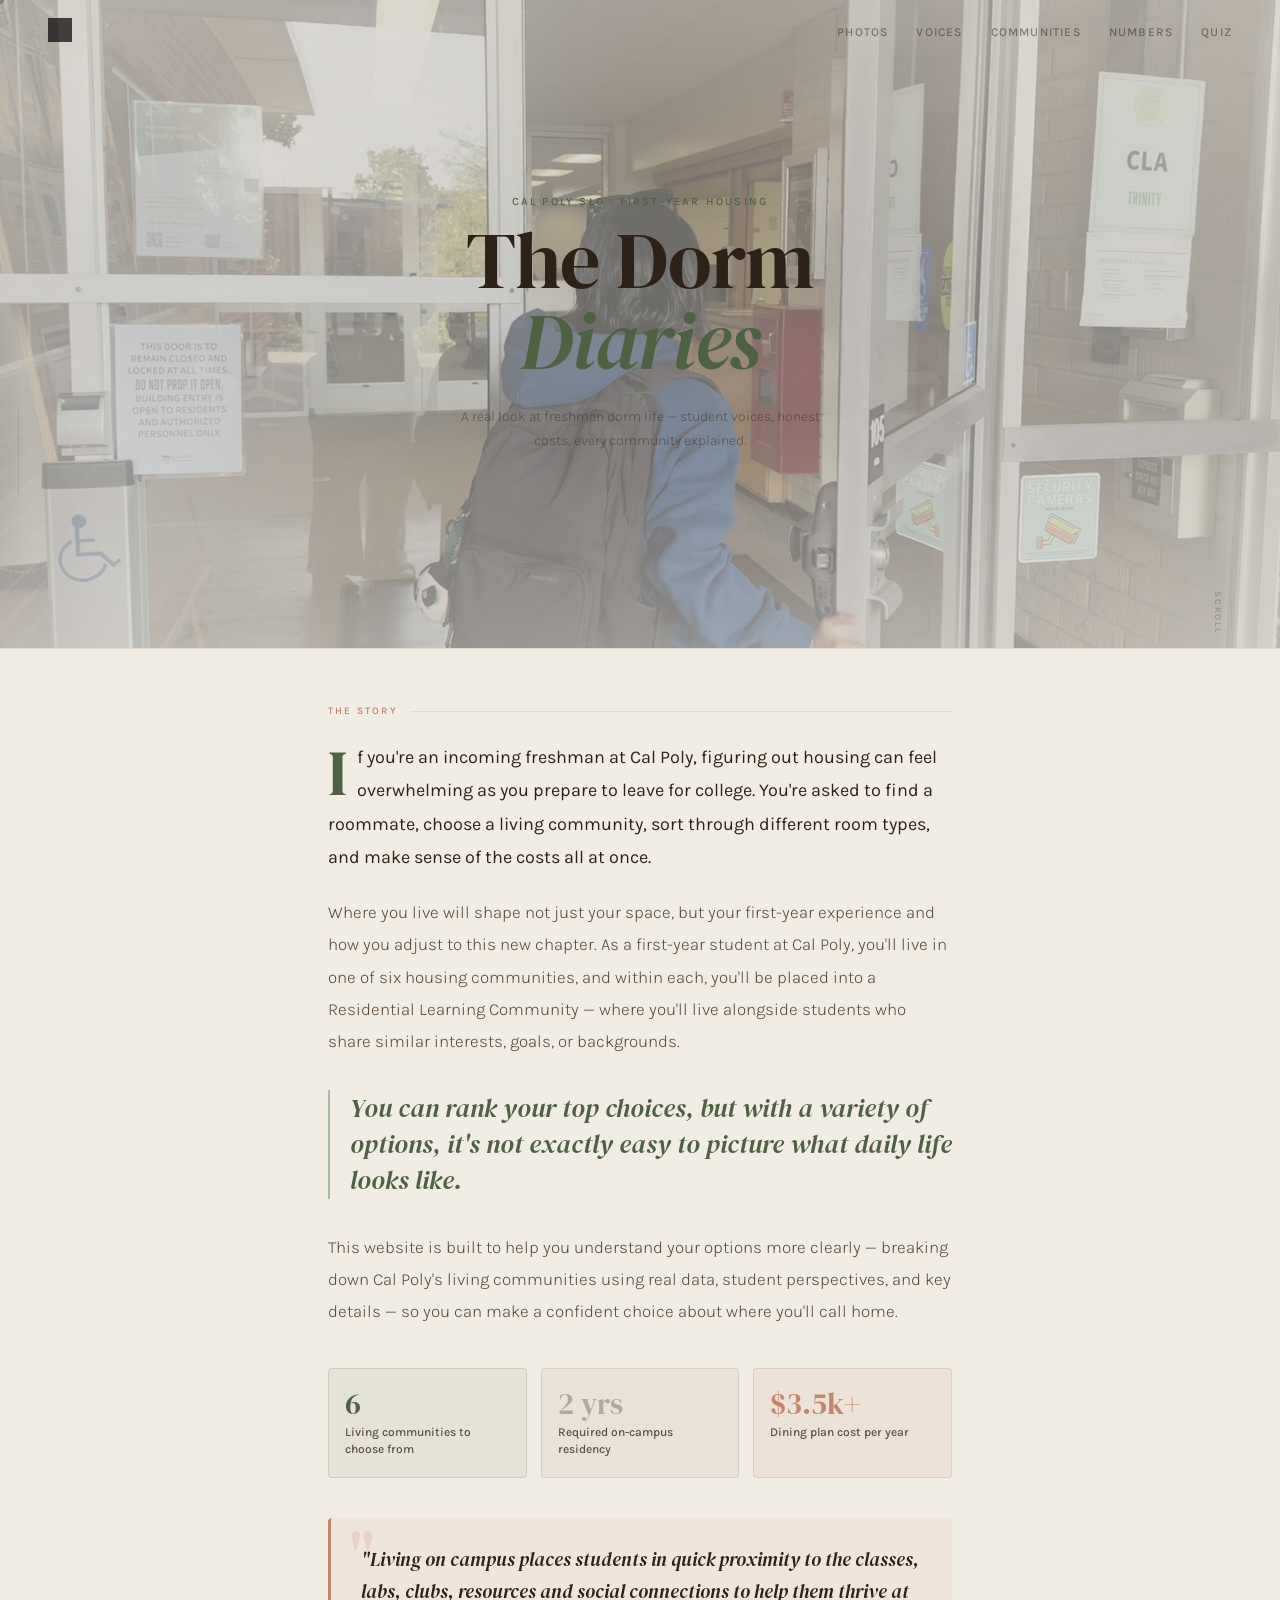
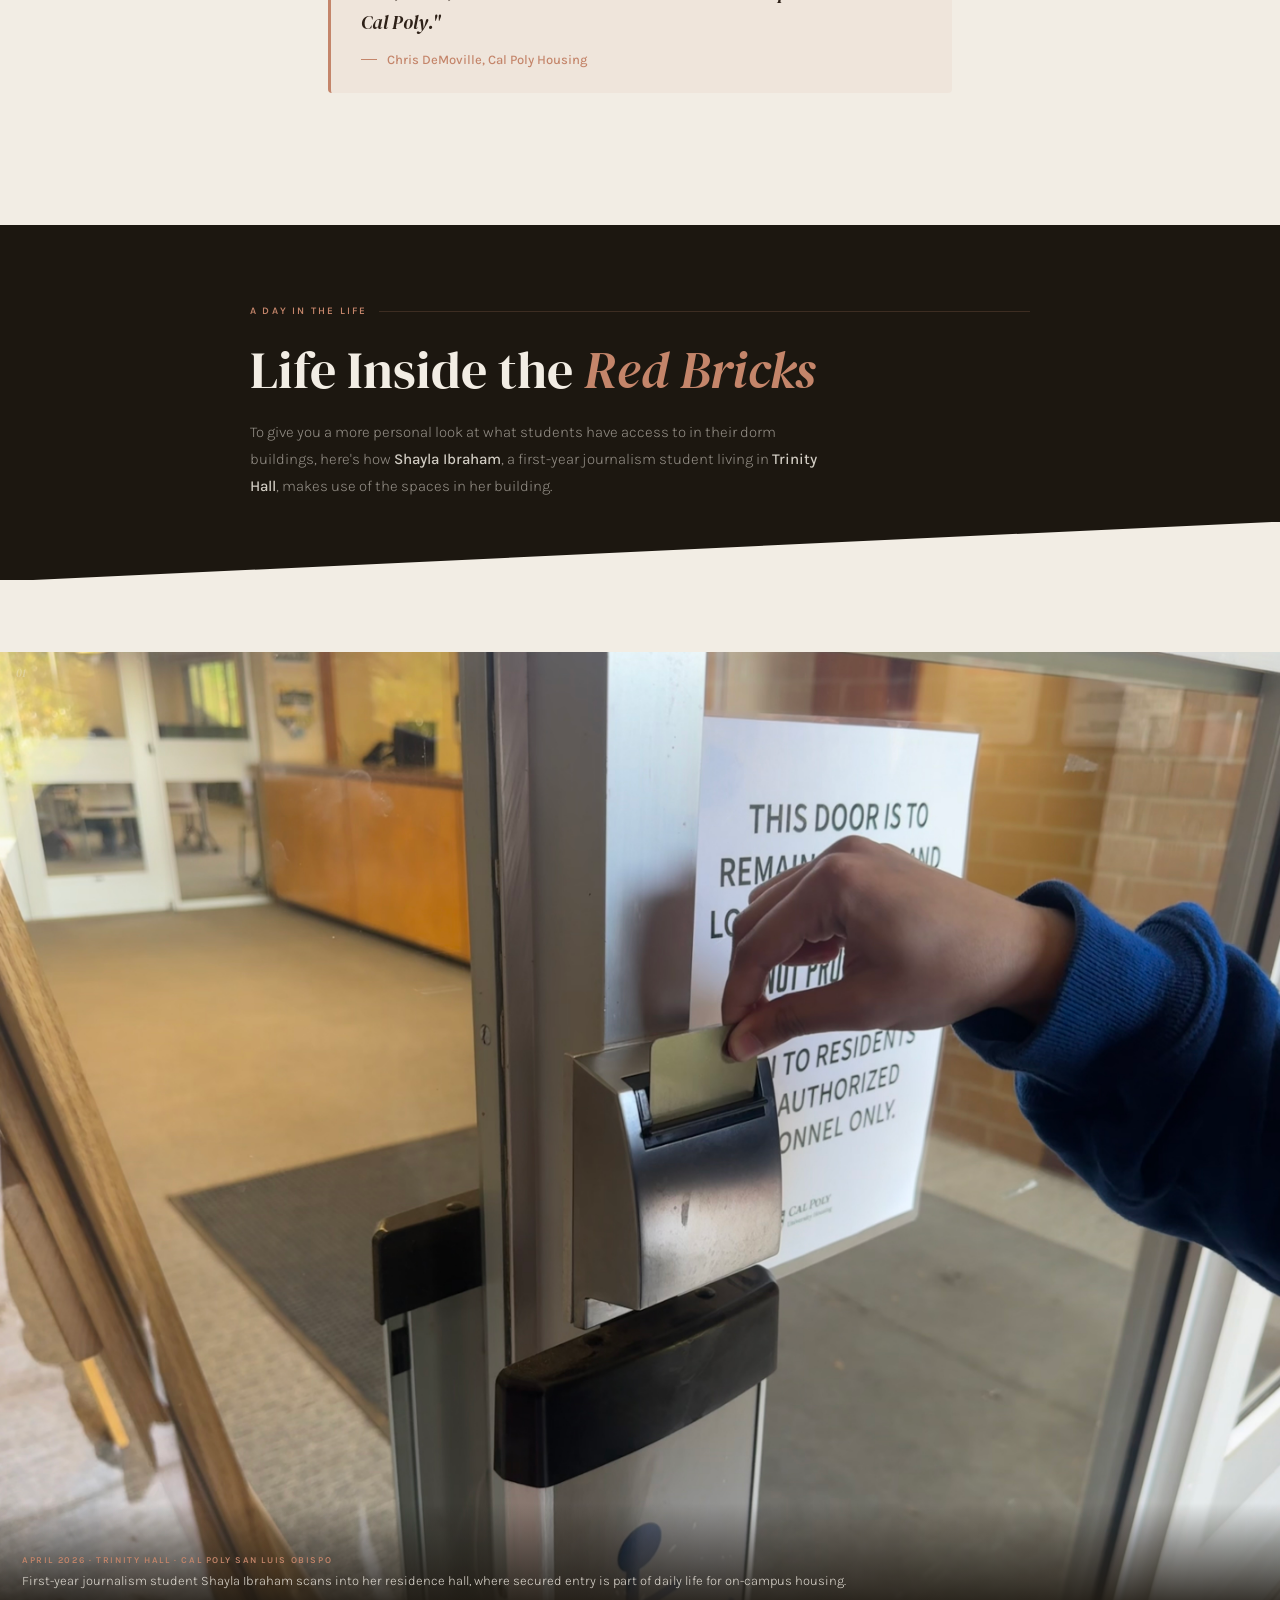
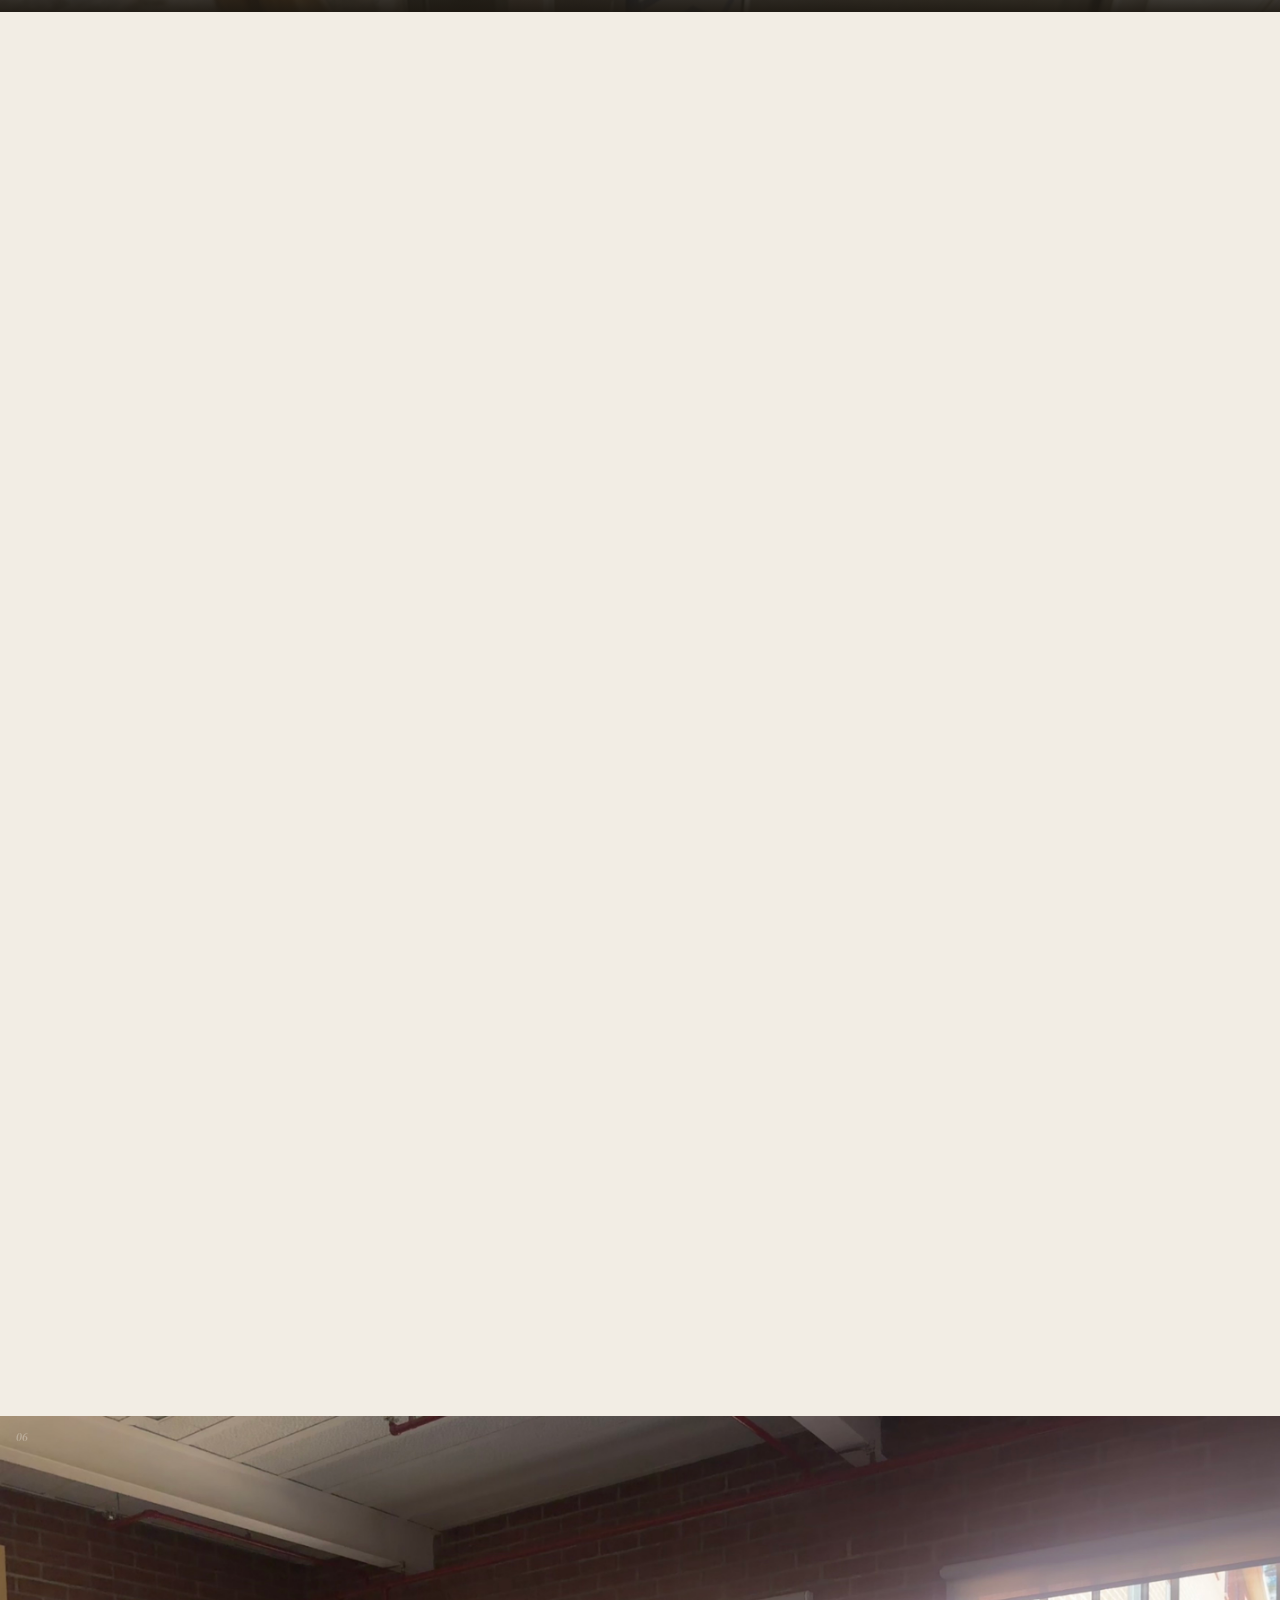
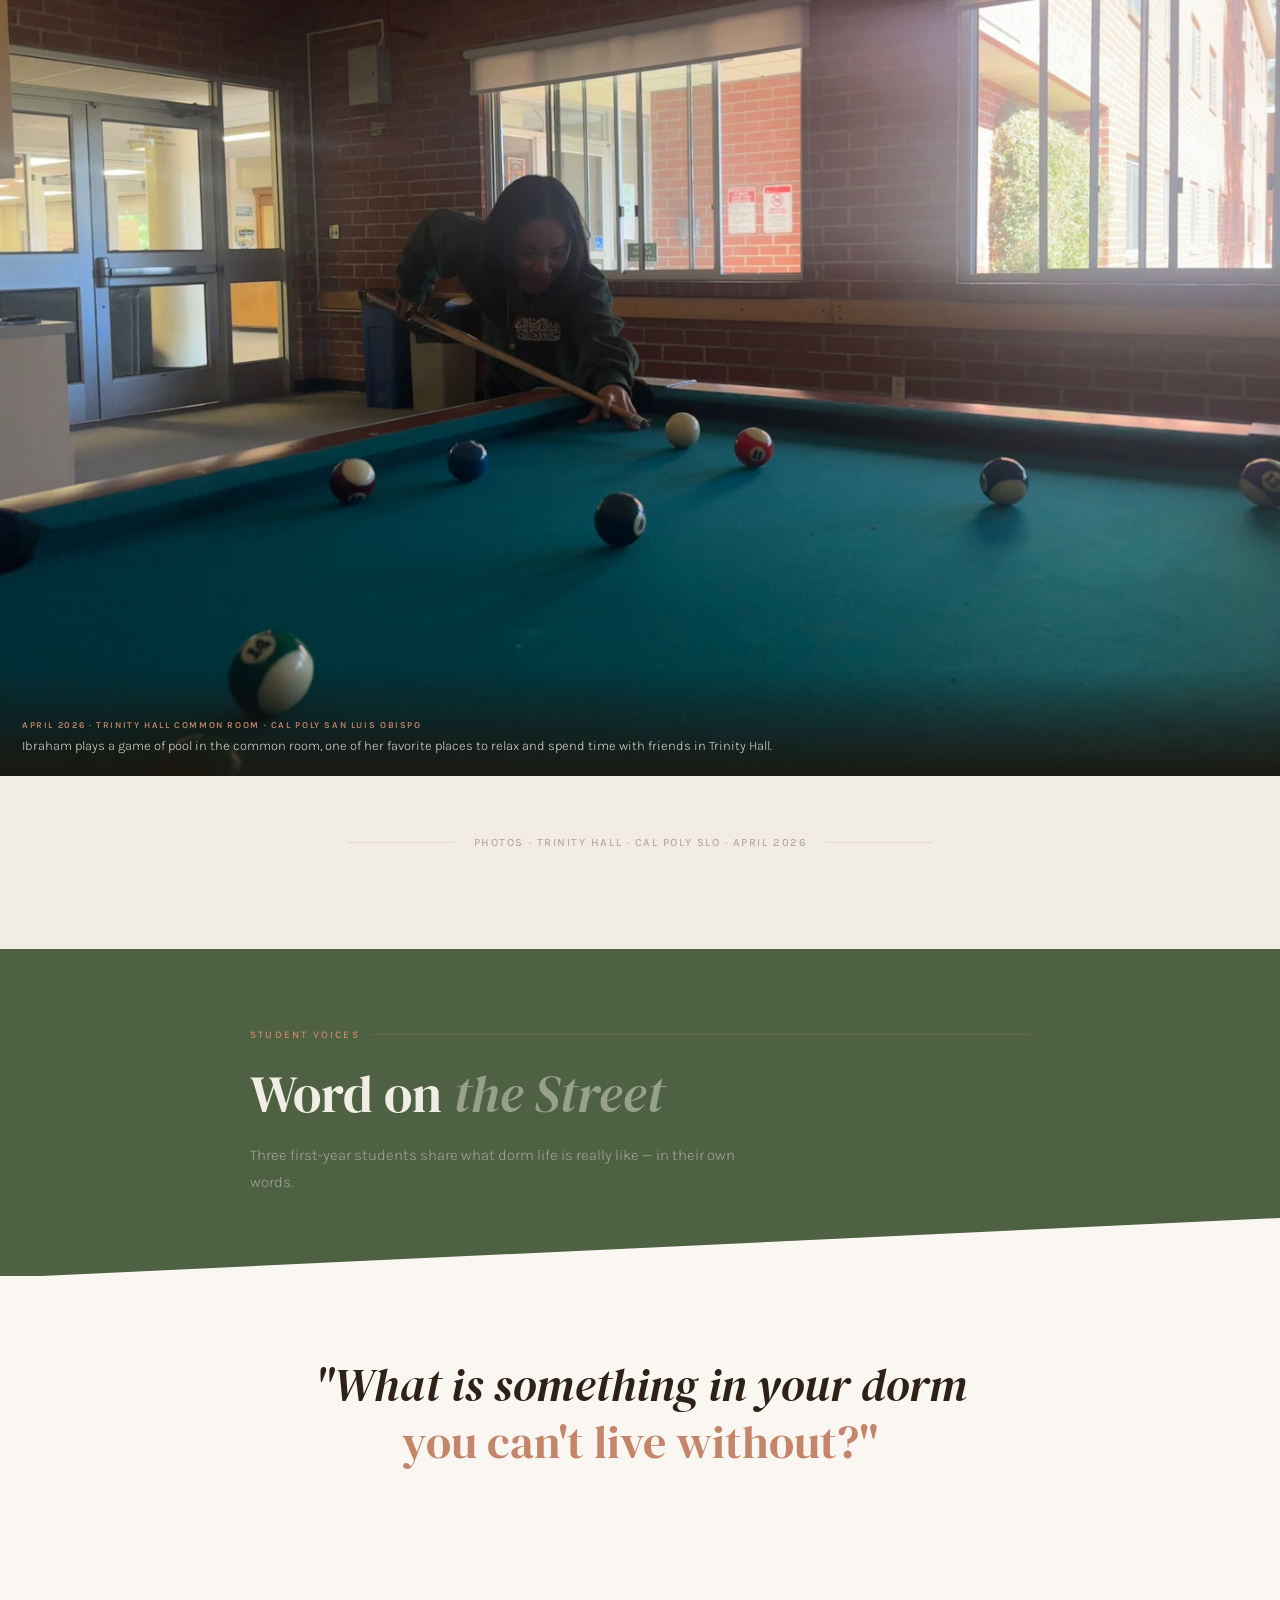
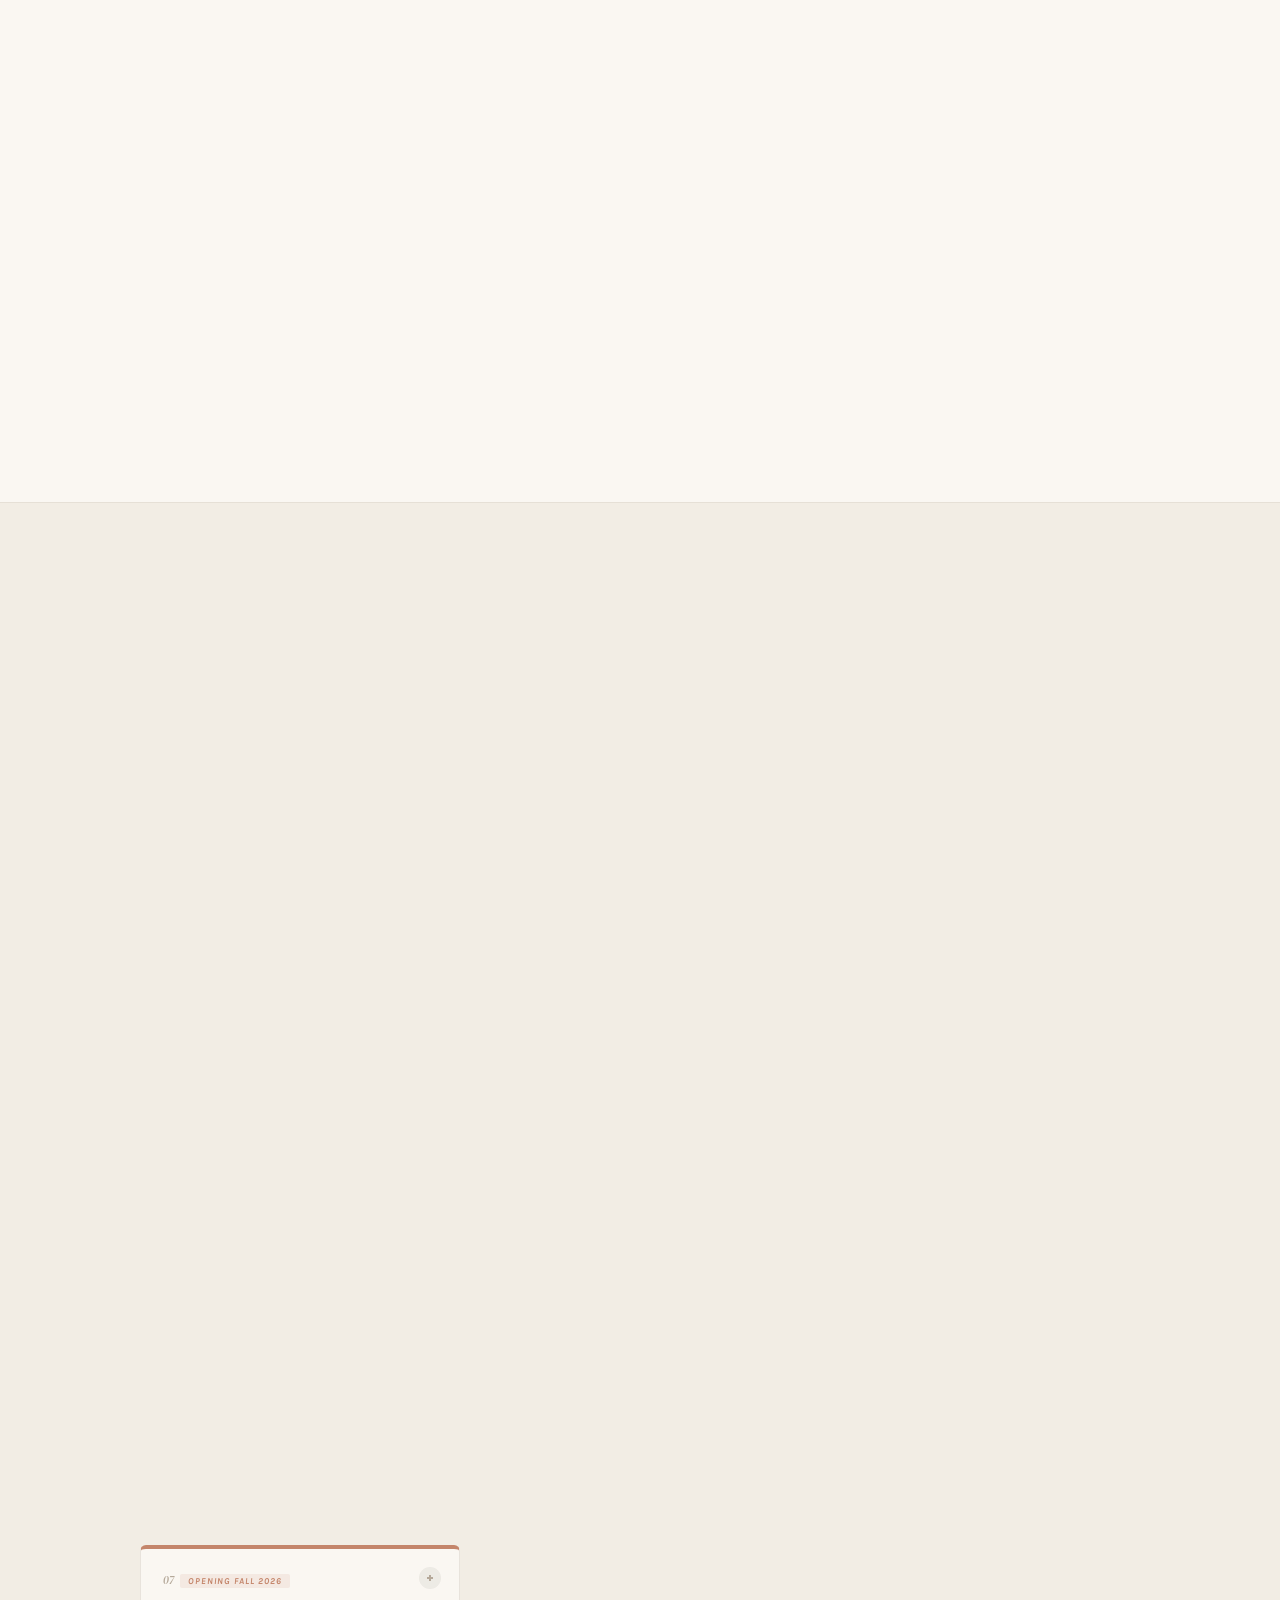
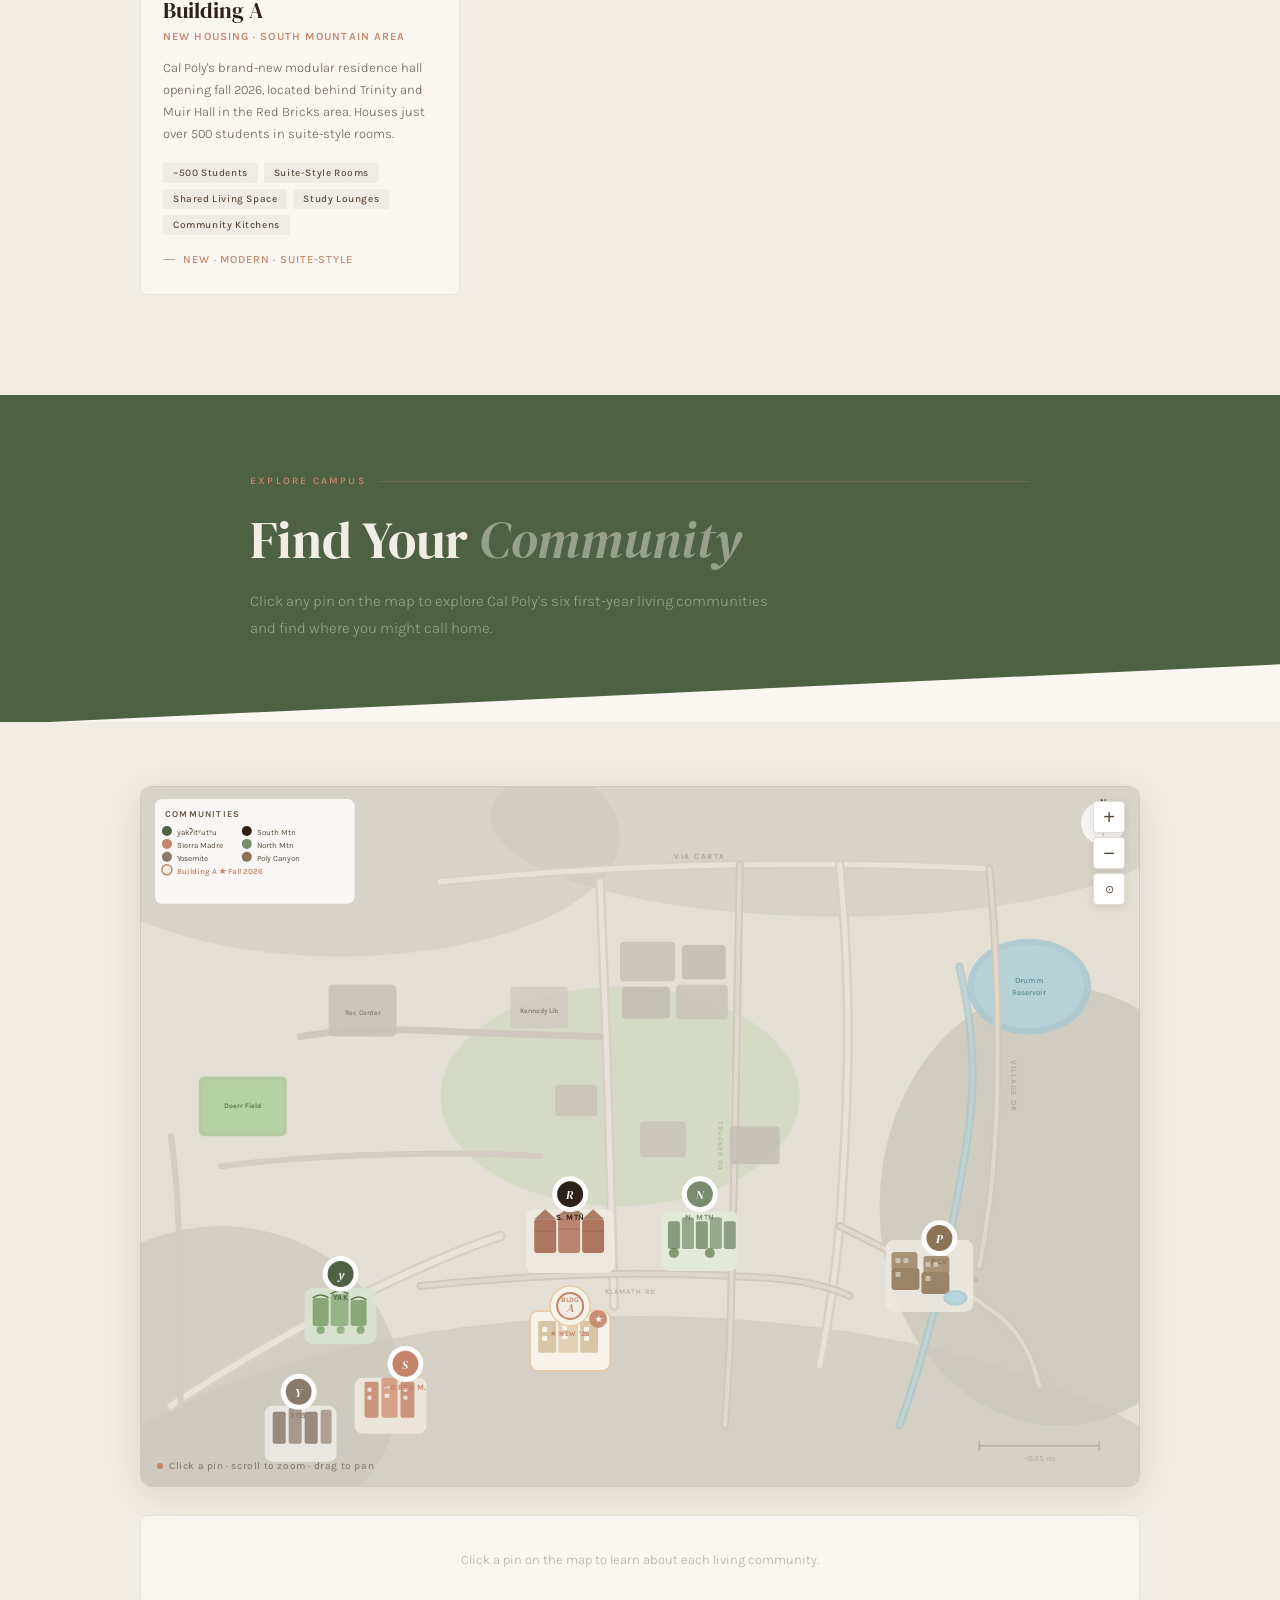
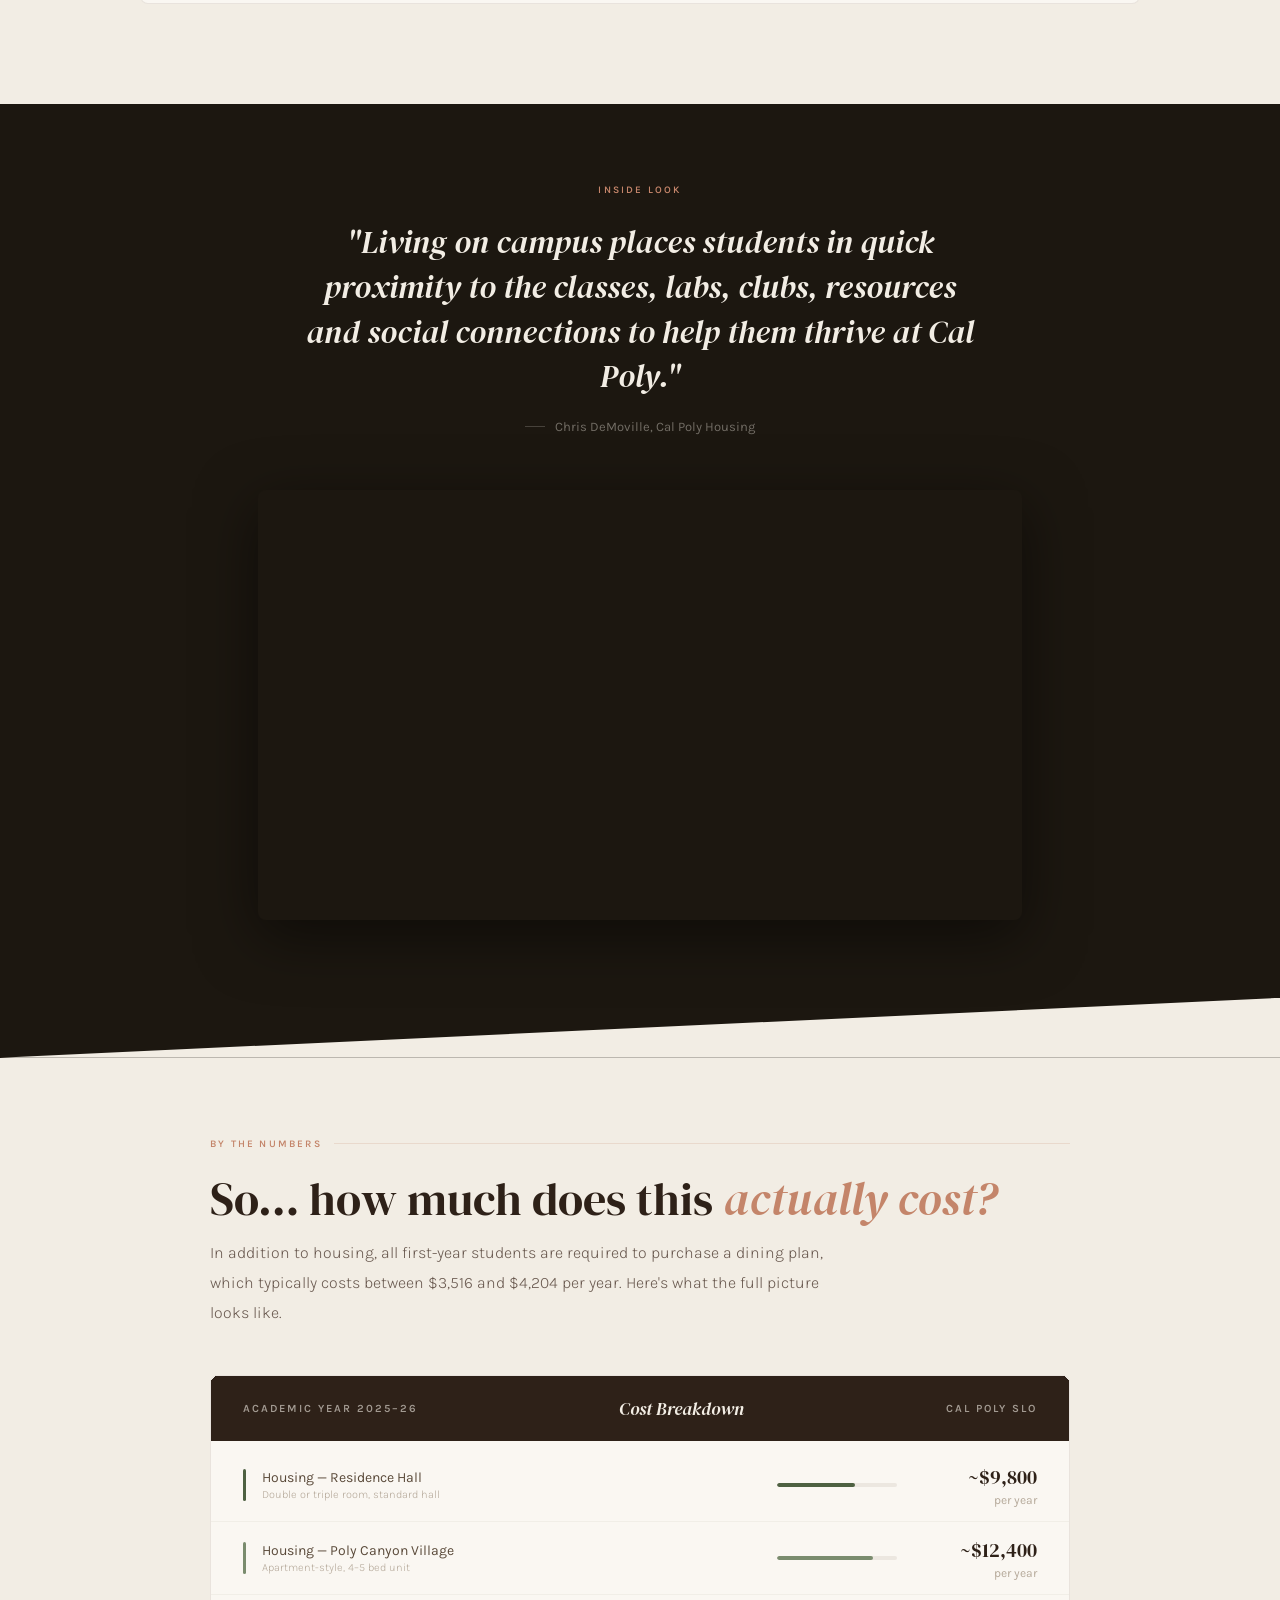
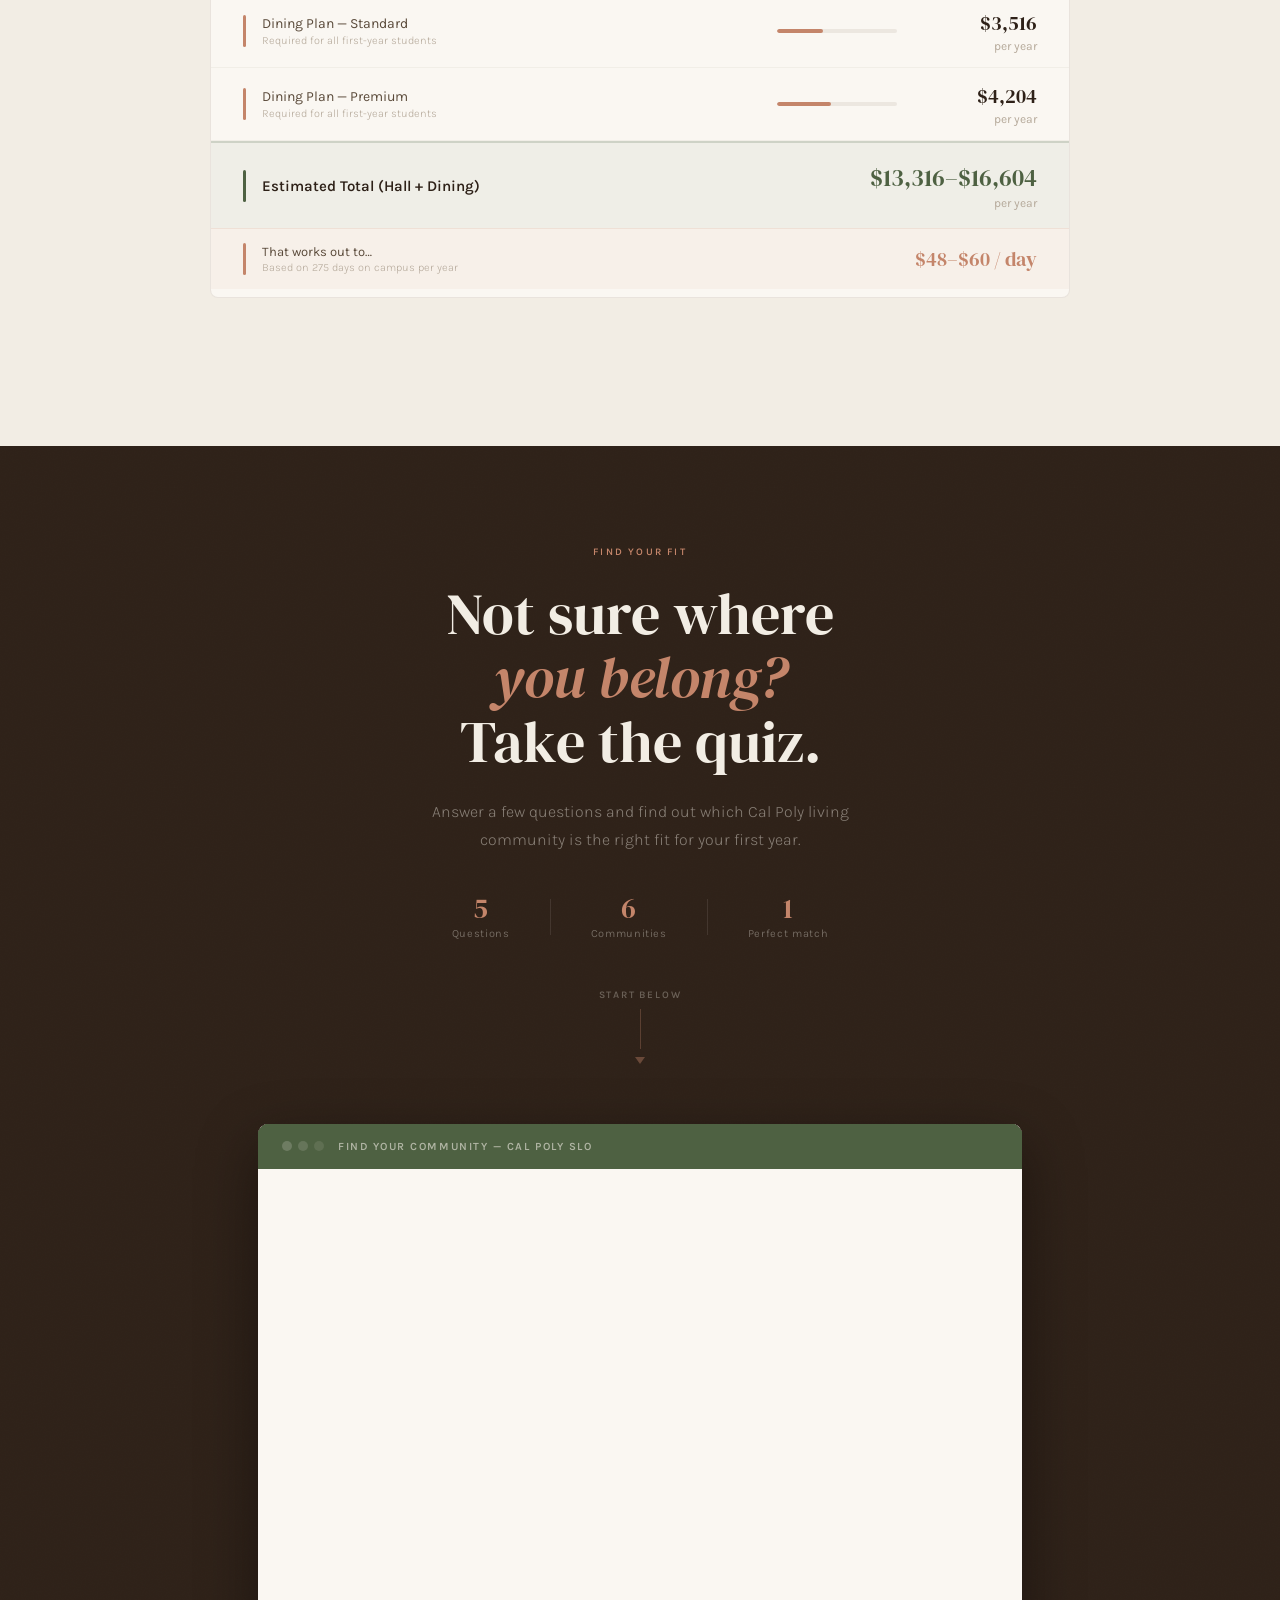
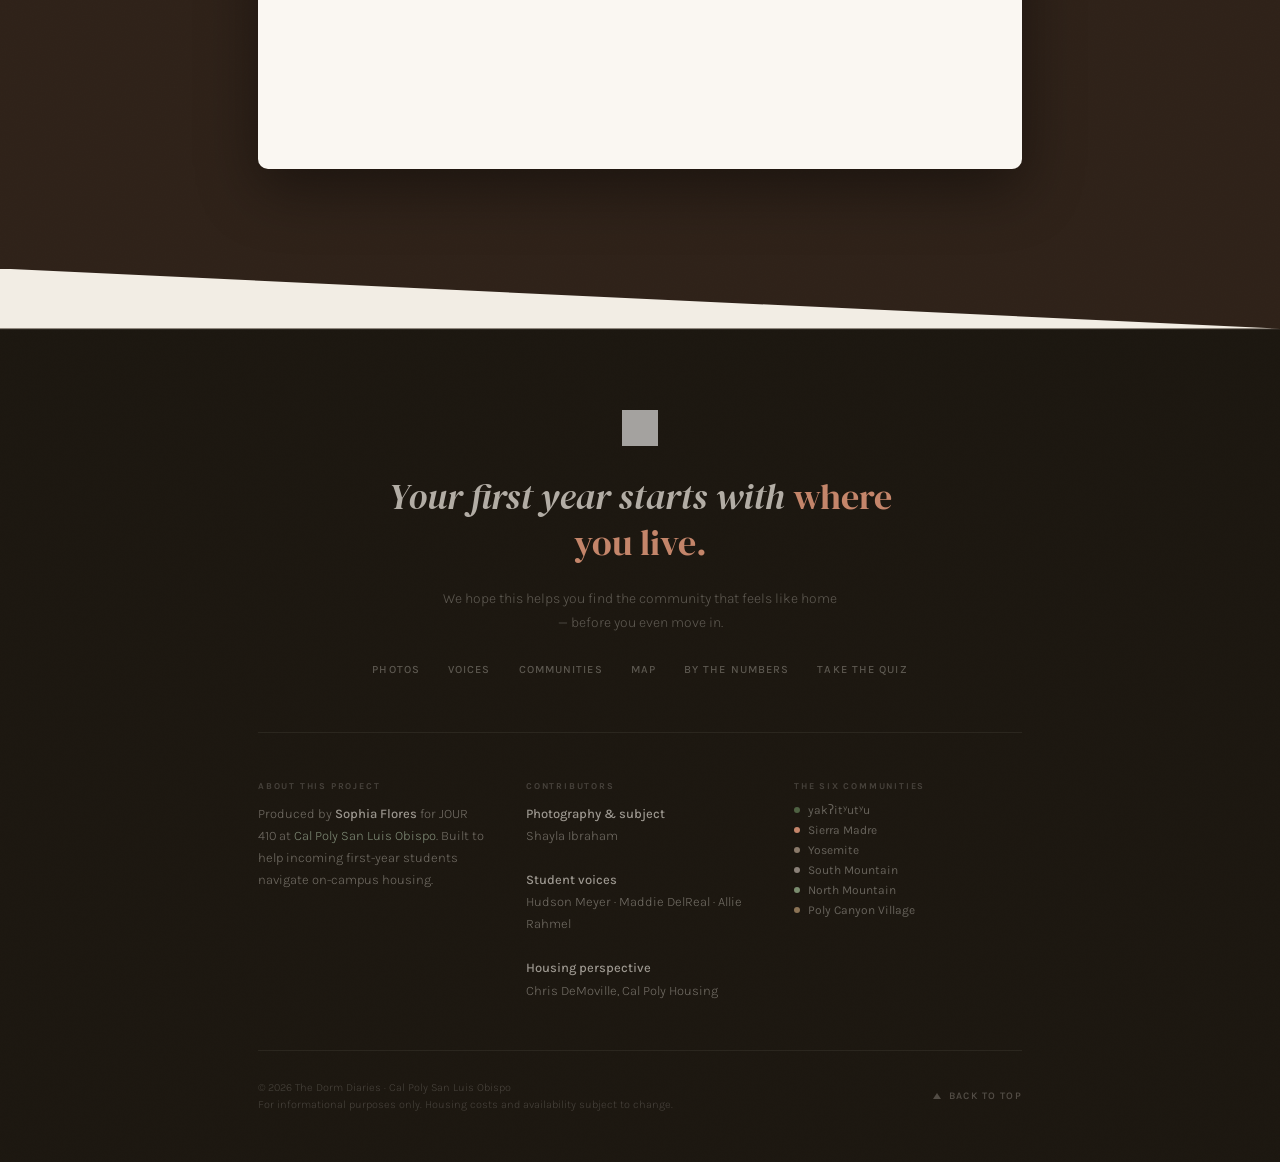
==== redesign.html @ 48ea571e "Add files via upload" ====
<!DOCTYPE html>
<html lang="en">
<head>
<meta charset="UTF-8">
<meta name="viewport" content="width=device-width, initial-scale=1.0">
<title>The Dorm Diaries — Cal Poly SLO First-Year Housing</title>
<meta name="referrer" content="strict-origin-when-cross-origin">
<link href="https://fonts.googleapis.com/css2?family=DM+Serif+Display:ital@0;1&family=Karla:ital,wght@0,300;0,400;0,500;0,600;1,300;1,400&display=swap" rel="stylesheet">
<style>
/* ── RESET & ROOT ── */
* { margin:0; padding:0; box-sizing:border-box; }
:root {
  --sand:    #F2EDE4;
  --brown:   #2E2118;
  --taupe:   #B5A99A;
  --sage:    #7A8C6E;
  --sage-lt: #A8BAA0;
  --sage-dk: #4E6142;
  --rust:    #C4856A;
  --espresso:#1C1710;
  --cream:   #FAF7F2;
}
html { scroll-behavior: smooth; }
body { background: var(--sand); font-family: 'Karla', sans-serif; overflow-x: hidden; cursor: none; }

/* ── CURSOR ── */
#cursor {
  position: fixed; pointer-events: none; z-index: 9999;
  transform: translate(-50%,-50%);
  width: 8px; height: 8px;
  background: var(--sage); border-radius: 50%;
}
#cursor-ring {
  position: fixed; pointer-events: none; z-index: 9998;
  transform: translate(-50%,-50%);
  width: 28px; height: 28px;
  border: 1px solid rgba(122,140,110,0.4); border-radius: 50%;
}

/* ── PROGRESS BAR ── */
.progress-track {
  position: fixed; left: 18px; top: 50%;
  transform: translateY(-50%);
  width: 1px; height: 90px;
  background: rgba(46,33,24,0.1);
  z-index: 200; border-radius: 2px;
}
.progress-fill {
  width: 100%; height: 0%;
  background: var(--sage); border-radius: 2px;
  transition: height 0.08s linear;
}

/* ── SCROLL REVEAL ── */
.reveal {
  opacity: 0; transform: translateY(20px);
  transition: opacity 0.7s ease, transform 0.7s ease;
}
.reveal.visible { opacity:1; transform:translateY(0); }
.reveal.d1 { transition-delay:0.08s; }
.reveal.d2 { transition-delay:0.16s; }
.reveal.d3 { transition-delay:0.24s; }
.reveal.d4 { transition-delay:0.32s; }
.reveal.d5 { transition-delay:0.40s; }

/* ── SHARED COMPONENTS ── */
.section-label {
  font-family: 'Karla', sans-serif;
  font-size: 10px; font-weight: 600;
  letter-spacing: 0.22em; text-transform: uppercase;
  color: var(--rust);
  display: flex; align-items: center; gap: 12px;
  margin-bottom: 24px;
}
.section-label::after { content:''; flex:1; height:1px; background:rgba(196,133,106,0.2); }
.section-label.center { justify-content: center; }
.section-label.center::before, .section-label.center::after { content:''; width:48px; flex:0; }

/* ═══════════════════════════════════════
   SECTION 1 — HERO
═══════════════════════════════════════ */
#hero {
  position: relative;
  width: 100%; height: 72vh; min-height: 480px;
  display: flex; flex-direction: column;
  align-items: center; justify-content: center;
  overflow: hidden;
}
.hero-bg {
  position: absolute; inset: -6%;
  background: url('https://sophiaaflores.github.io/j410/enternew.jpg') center 40%/cover no-repeat;
  animation: kb 24s ease-in-out infinite alternate;
  filter: brightness(0.75) saturate(0.7);
}
@keyframes kb { from{transform:scale(1.0) translate(0,0)} to{transform:scale(1.08) translate(-2%,1%)} }
.grain {
  position: absolute; inset: 0; opacity: 0.2; pointer-events: none;
  background-image: url("data:image/svg+xml,%3Csvg xmlns='http://www.w3.org/2000/svg' width='300' height='300'%3E%3Cfilter id='n'%3E%3CfeTurbulence type='fractalNoise' baseFrequency='0.75' numOctaves='4' stitchTiles='stitch'/%3E%3C/filter%3E%3Crect width='300' height='300' filter='url(%23n)' opacity='0.06'/%3E%3C/svg%3E");
  mix-blend-mode: overlay;
}
.vignette { position:absolute; inset:0; background:rgba(242,237,228,0.45); pointer-events:none; }
.vignette-edge { position:absolute; inset:0; background:radial-gradient(ellipse 100% 100% at 50% 50%, transparent 20%, rgba(242,237,228,0.65) 100%); pointer-events:none; }

.hero-bar {
  position: absolute; top:0; left:0; right:0;
  padding: 18px 48px;
  display: flex; align-items: center; justify-content: space-between;
  z-index: 10; opacity:0; animation: fadeIn 0.9s ease forwards 0.3s;
}
.hero-logo img { height:24px; filter:brightness(0); opacity:0.7; }
.hero-nav { display:flex; gap:28px; }
.hero-nav a {
  font-family:'Karla',sans-serif; font-size:12px; font-weight:500;
  letter-spacing:0.1em; text-transform:uppercase;
  color:rgba(46,33,24,0.5); text-decoration:none; transition:color 0.2s;
}
.hero-nav a:hover { color:var(--sage-dk); }

.hero-content {
  position:relative; z-index:5;
  text-align:center; padding:0 32px;
  max-width:700px; width:100%;
}
.hero-eyebrow {
  font-family:'Karla',sans-serif; font-size:11px; font-weight:500;
  letter-spacing:0.2em; text-transform:uppercase;
  color:var(--sage-dk); margin-bottom:12px;
  opacity:0; animation:fadeUp 0.7s ease forwards 0.8s; display:block;
}
.hero-title {
  font-family:'DM Serif Display',serif;
  font-size:clamp(42px,8vw,80px); font-weight:400;
  color:var(--brown); line-height:1.0; letter-spacing:-0.01em; overflow:hidden;
}
.hero-title .line {
  display:block; transform:translateY(108%);
  animation:slideUp 1s cubic-bezier(0.16,1,0.3,1) forwards;
}
.hero-title .line:nth-child(1) { animation-delay:0.9s; }
.hero-title .line:nth-child(2) { animation-delay:1.05s; font-style:italic; color:var(--sage-dk); }
.hero-rule { width:28px; height:1px; background:var(--sage); margin:12px auto; opacity:0; animation:fadeIn 0.8s ease forwards 1.8s; }
.hero-sub {
  font-family:'Karla',sans-serif; font-size:14px; font-weight:300;
  color:rgba(46,33,24,0.5); line-height:1.7; max-width:360px; margin:0 auto;
  opacity:0; animation:fadeUp 0.8s ease forwards 1.9s;
}
.scroll-cue {
  position:absolute; bottom:14px; right:48px;
  display:flex; align-items:center; gap:8px;
  opacity:0; animation:fadeIn 1s ease forwards 2.3s; z-index:10;
}
.scroll-cue span {
  font-family:'Karla',sans-serif; font-size:9px; font-weight:600;
  letter-spacing:0.2em; color:rgba(46,33,24,0.25);
  text-transform:uppercase; writing-mode:vertical-rl;
}
.scroll-line { width:1px; height:32px; background:rgba(122,140,110,0.2); position:relative; overflow:hidden; }
.scroll-line::after {
  content:''; position:absolute; top:-100%; left:0; width:100%; height:100%;
  background:var(--sage); animation:scan 2s ease-in-out infinite 2.5s;
}
@keyframes scan { 0%{top:-100%} 100%{top:110%} }

/* ═══════════════════════════════════════
   SECTION 2 — INTRO
═══════════════════════════════════════ */
#intro {
  background: var(--sand);
  padding-bottom: 100px;
  border-top: 1px solid rgba(181,169,154,0.3);
}
.intro-inner { max-width:720px; margin:0 auto; padding:56px 48px 0; }

.opener {
  font-family:'Karla',sans-serif; font-size:18px; font-weight:400;
  color:var(--brown); line-height:1.85; margin-bottom:22px;
}
.opener::first-letter {
  font-family:'DM Serif Display',serif; font-size:64px; font-weight:400;
  color:var(--sage-dk); float:left; line-height:0.75; margin:8px 10px 0 0;
}
.story-graf {
  font-family:'Karla',sans-serif; font-size:17px; font-weight:300;
  color:#5a4a3a; line-height:1.9; margin-bottom:22px;
}
.story-pull {
  font-family:'DM Serif Display',serif; font-style:italic;
  font-size:clamp(20px,3vw,26px); color:var(--sage-dk); line-height:1.4;
  margin:32px 0; padding-left:20px;
  border-left:2px solid var(--sage-lt);
  display:block;
}
.stats { display:grid; grid-template-columns:repeat(3,1fr); gap:14px; margin:40px 0; }
.stat { border-radius:4px; padding:20px 16px; }
.stat:nth-child(1) { background:rgba(122,140,110,0.1); border:1px solid rgba(122,140,110,0.25); }
.stat:nth-child(1) .num { color:var(--sage-dk); }
.stat:nth-child(2) { background:rgba(181,169,154,0.15); border:1px solid rgba(181,169,154,0.3); }
.stat:nth-child(2) .num { color:var(--taupe); }
.stat:nth-child(3) { background:rgba(196,133,106,0.1); border:1px solid rgba(196,133,106,0.25); }
.stat:nth-child(3) .num { color:var(--rust); }
.stat .num { font-family:'DM Serif Display',serif; font-size:30px; line-height:1; margin-bottom:5px; }
.stat .lbl { font-family:'Karla',sans-serif; font-size:12px; font-weight:500; color:#5a4a3a; line-height:1.4; }

.blockquote-rust {
  margin:8px 0 32px; padding:26px 30px;
  background:rgba(196,133,106,0.07); border-radius:4px; border-left:3px solid var(--rust);
  position:relative;
}
.quote-mark {
  font-family:'DM Serif Display',serif; font-size:60px; color:var(--rust);
  opacity:0.2; position:absolute; top:6px; left:18px; line-height:1;
}
.blockquote-rust p {
  font-family:'DM Serif Display',serif; font-style:italic;
  font-size:clamp(15px,1.8vw,19px); color:var(--brown); line-height:1.65; margin-bottom:14px;
}
.blockquote-rust cite {
  font-family:'Karla',sans-serif; font-size:13px; font-weight:500;
  color:var(--rust); font-style:normal; display:flex; align-items:center; gap:10px;
}
.blockquote-rust cite::before { content:''; width:16px; height:1px; background:var(--rust); }

/* ═══════════════════════════════════════
   SECTION 3 — PHOTO ESSAY
═══════════════════════════════════════ */
.dark-header {
  background: var(--espresso);
  padding: 80px 48px 80px; position:relative; overflow:hidden;
}
.dark-header::after {
  content:''; position:absolute; bottom:-2px; left:0; right:0; height:60px;
  background:var(--sand); clip-path:polygon(0 100%, 100% 0, 100% 100%);
}
.dark-header .header-inner { max-width:780px; margin:0 auto; position:relative; z-index:2; }
.dark-header .section-label { color:var(--rust); }
.dark-header .section-label::after { background:rgba(196,133,106,0.2); }
.dark-header h2 {
  font-family:'DM Serif Display',serif; font-size:clamp(32px,5vw,52px);
  font-weight:400; color:var(--sand); line-height:1.1; margin-bottom:20px;
}
.dark-header h2 em { color:var(--rust); font-style:italic; }
.dark-header .header-sub {
  font-family:'Karla',sans-serif; font-size:15px; font-weight:300;
  color:rgba(242,237,228,0.55); line-height:1.8; max-width:580px;
}
.dark-header .header-sub strong { color:rgba(242,237,228,0.85); font-weight:500; }

#photos { background:var(--sand); padding:72px 0 100px; }
.photo-row { display:grid; gap:6px; margin-bottom:6px; }
.photo-row.full { grid-template-columns:1fr; }
.photo-row.half { grid-template-columns:1fr 1fr; }
.photo-row.offset { grid-template-columns:3fr 2fr; }
.photo-cell { position:relative; overflow:hidden; background:var(--espresso); }
.photo-cell img { width:100%; height:100%; object-fit:cover; display:block; transition:transform 0.6s ease; min-height:280px; }
.photo-cell.tall img { min-height:460px; }
.photo-cell.short img { min-height:240px; }
.photo-cell:hover img { transform:scale(1.03); }
.photo-caption {
  position:absolute; bottom:0; left:0; right:0;
  background:linear-gradient(to top, rgba(28,23,16,0.95) 0%, rgba(28,23,16,0.4) 60%, transparent 100%);
  padding:52px 22px 20px; transform:translateY(6px); opacity:0;
  transition:opacity 0.35s ease, transform 0.35s ease;
}
.photo-cell:hover .photo-caption, .photo-caption.always { opacity:1; transform:translateY(0); }
.caption-location {
  font-family:'Karla',sans-serif; font-size:9px; font-weight:600;
  letter-spacing:0.18em; text-transform:uppercase; color:var(--rust); margin-bottom:5px; display:block;
}
.caption-text { font-family:'Karla',sans-serif; font-size:13px; font-weight:300; color:rgba(242,237,228,0.88); line-height:1.55; }
.caption-quote { font-family:'DM Serif Display',serif; font-style:italic; font-size:14px; color:rgba(242,237,228,0.9); line-height:1.5; margin-top:6px; display:block; }
.photo-num { position:absolute; top:14px; left:16px; font-family:'DM Serif Display',serif; font-size:11px; font-style:italic; color:rgba(242,237,228,0.35); z-index:2; }
.narrative { max-width:680px; margin:52px auto; padding:0 48px; }
.narrative p { font-family:'Karla',sans-serif; font-size:17px; font-weight:300; color:#5a4a3a; line-height:1.9; margin-bottom:16px; }
.narrative .pull {
  font-family:'DM Serif Display',serif; font-style:italic;
  font-size:clamp(19px,2.8vw,24px); color:var(--rust); line-height:1.45;
  padding-left:20px; border-left:2px solid rgba(196,133,106,0.4);
  margin:28px 0; display:block;
}
.essay-footer { max-width:680px; margin:60px auto 0; padding:0 48px; display:flex; align-items:center; gap:20px; }
.essay-footer-line { flex:1; height:1px; background:rgba(181,169,154,0.3); }
.essay-footer span { font-family:'Karla',sans-serif; font-size:11px; font-weight:500; letter-spacing:0.14em; text-transform:uppercase; color:var(--taupe); white-space:nowrap; }

/* ═══════════════════════════════════════
   SECTION 4 — AUDIO
═══════════════════════════════════════ */
.green-header {
  background: var(--sage-dk);
  padding:80px 48px 80px; position:relative; overflow:hidden;
}
.green-header::after {
  content:''; position:absolute; bottom:-2px; left:0; right:0; height:60px;
  background:var(--cream); clip-path:polygon(0 100%, 100% 0, 100% 100%);
}
.green-header .header-inner { max-width:780px; margin:0 auto; position:relative; z-index:2; }
.green-header .section-label { color:var(--rust); }
.green-header .section-label::after { background:rgba(196,133,106,0.25); }
.green-header h2 { font-family:'DM Serif Display',serif; font-size:clamp(32px,5vw,52px); font-weight:400; color:var(--sand); line-height:1.1; margin-bottom:20px; }
.green-header h2 em { color:rgba(242,237,228,0.45); font-style:italic; }
.green-header .header-sub { font-family:'Karla',sans-serif; font-size:15px; font-weight:300; color:rgba(242,237,228,0.5); line-height:1.8; max-width:520px; }

#voices { background:var(--cream); padding:80px 48px 100px; }
.audio-inner { max-width:860px; margin:0 auto; }
.big-question {
  font-family:'DM Serif Display',serif; font-size:clamp(28px,4.5vw,46px);
  font-weight:400; font-style:italic; color:var(--brown); text-align:center;
  line-height:1.25; margin:0 auto 64px; max-width:700px;
}
.big-question em { color:var(--rust); font-style:normal; }
.cards { display:grid; grid-template-columns:repeat(3,1fr); gap:24px; }
.audio-card {
  background:var(--sand); border-radius:6px; border:1px solid rgba(181,169,154,0.3);
  overflow:hidden; position:relative;
}
.card-portrait { position:relative; width:100%; aspect-ratio:1/1; overflow:hidden; background:var(--espresso); }
.card-portrait img { width:100%; height:100%; object-fit:cover; display:block; transition:transform 0.5s ease; }
.audio-card:hover .card-portrait img { transform:scale(1.04); }
.card-portrait::after { content:''; position:absolute; bottom:0; left:0; right:0; height:3px; }
.audio-card:nth-child(1) .card-portrait::after { background:var(--sage-dk); }
.audio-card:nth-child(2) .card-portrait::after { background:var(--rust); }
.audio-card:nth-child(3) .card-portrait::after { background:var(--taupe); }
.card-body { padding:20px 20px 24px; }
.card-name { font-family:'DM Serif Display',serif; font-size:20px; font-weight:400; color:var(--brown); margin-bottom:3px; }
.card-info { font-family:'Karla',sans-serif; font-size:11px; font-weight:500; letter-spacing:0.1em; text-transform:uppercase; color:var(--taupe); margin-bottom:16px; display:block; }
.waveform { display:flex; align-items:center; gap:2px; height:32px; margin-bottom:16px; }
.bar { width:3px; border-radius:2px; background:rgba(181,169,154,0.5); transition:height 0.1s ease; }
.audio-card:nth-child(1) .bar.active { background:var(--sage-dk); }
.audio-card:nth-child(2) .bar.active { background:var(--rust); }
.audio-card:nth-child(3) .bar.active { background:var(--brown); }
.play-btn {
  display:flex; align-items:center; gap:10px; background:none;
  border:1px solid rgba(46,33,24,0.15); border-radius:3px;
  padding:9px 16px; cursor:pointer; width:100%; transition:background 0.2s, border-color 0.2s;
}
.play-btn:hover { background:rgba(46,33,24,0.04); border-color:rgba(46,33,24,0.25); }
.play-btn.playing { border-color:var(--rust); background:rgba(196,133,106,0.06); }
.play-icon { width:24px; height:24px; border-radius:50%; display:flex; align-items:center; justify-content:center; flex-shrink:0; }
.audio-card:nth-child(1) .play-icon { background:var(--sage-dk); }
.audio-card:nth-child(2) .play-icon { background:var(--rust); }
.audio-card:nth-child(3) .play-icon { background:var(--brown); }
.play-icon svg { width:10px; height:10px; fill:white; margin-left:2px; }
.play-icon .pause-bars { display:none; gap:2px; }
.pause-bar { width:3px; height:10px; background:white; border-radius:1px; }
.play-btn.playing .play-icon svg.play-tri { display:none; }
.play-btn.playing .play-icon .pause-bars { display:flex; }
.play-label { font-family:'Karla',sans-serif; font-size:12px; font-weight:500; letter-spacing:0.06em; text-transform:uppercase; color:var(--brown); }
audio { display:none; }

/* ═══════════════════════════════════════
   SECTION 5 — COMMUNITIES CARDS
═══════════════════════════════════════ */
#communities {
  background: var(--sand);
  padding: 80px 48px 100px;
  border-top: 1px solid rgba(181,169,154,0.2);
}
.communities-inner { max-width:1000px; margin:0 auto; }
.comm-section-header { margin-bottom:48px; }
.comm-section-header h2 { font-family:'DM Serif Display',serif; font-size:clamp(28px,4.5vw,46px); font-weight:400; color:var(--brown); line-height:1.1; margin-bottom:12px; }
.comm-section-header h2 em { color:var(--rust); font-style:italic; }
.comm-section-header p { font-family:'Karla',sans-serif; font-size:16px; font-weight:300; color:#6a5a50; line-height:1.8; max-width:600px; }
.filter-row { display:flex; gap:10px; flex-wrap:wrap; margin-bottom:40px; }
.filter-btn {
  font-family:'Karla',sans-serif; font-size:11px; font-weight:600;
  letter-spacing:0.1em; text-transform:uppercase; color:var(--taupe);
  background:none; border:1px solid rgba(181,169,154,0.4); border-radius:2px;
  padding:7px 16px; cursor:pointer; transition:all 0.2s;
}
.filter-btn:hover, .filter-btn.active { background:var(--brown); border-color:var(--brown); color:var(--sand); }
.cards-grid { display:grid; grid-template-columns:repeat(3,1fr); gap:20px; }
.comm-card {
  background:var(--cream); border-radius:6px; border:1px solid rgba(181,169,154,0.25);
  overflow:hidden; cursor:pointer; position:relative;
  transition:box-shadow 0.25s ease, transform 0.25s ease;
}
.comm-card:hover { box-shadow:0 8px 32px rgba(46,33,24,0.1); transform:translateY(-3px); }
.card-bar { height:4px; width:100%; }
.c1 .card-bar { background:var(--sage-dk); }
.c2 .card-bar { background:var(--rust); }
.c3 .card-bar { background:var(--taupe); }
.c4 .card-bar { background:var(--brown); }
.c5 .card-bar { background:var(--sage); }
.c6 .card-bar { background:#8B7355; }
.card-inner { padding:24px 22px 28px; }
.card-number { font-family:'DM Serif Display',serif; font-size:11px; font-style:italic; color:var(--taupe); margin-bottom:10px; display:block; }
.card-name { font-family:'DM Serif Display',serif; font-size:clamp(18px,2.2vw,22px); font-weight:400; color:var(--brown); line-height:1.15; margin-bottom:6px; }
.card-nickname { font-family:'Karla',sans-serif; font-size:11px; font-weight:600; letter-spacing:0.1em; text-transform:uppercase; margin-bottom:14px; display:block; }
.c1 .card-nickname { color:var(--sage-dk); }
.c2 .card-nickname { color:var(--rust); }
.c3 .card-nickname { color:var(--taupe); }
.c4 .card-nickname { color:var(--brown); }
.c5 .card-nickname { color:var(--sage); }
.c6 .card-nickname { color:#8B7355; }
.card-desc { font-family:'Karla',sans-serif; font-size:13px; font-weight:300; color:#6a5a50; line-height:1.7; margin-bottom:18px; }
.card-stats { display:flex; flex-wrap:wrap; gap:6px; margin-bottom:18px; }
.pill { font-family:'Karla',sans-serif; font-size:10px; font-weight:500; letter-spacing:0.06em; padding:4px 10px; border-radius:2px; background:rgba(46,33,24,0.05); color:#5a4a3a; }
.vibe { font-family:'Karla',sans-serif; font-size:11px; font-weight:500; letter-spacing:0.08em; text-transform:uppercase; display:flex; align-items:center; gap:8px; }
.vibe::before { content:''; width:12px; height:1px; background:var(--taupe); }
.c1 .vibe { color:var(--sage-dk); } .c2 .vibe { color:var(--rust); } .c3 .vibe { color:var(--taupe); }
.c4 .vibe { color:var(--brown); } .c5 .vibe { color:var(--sage); } .c6 .vibe { color:#8B7355; }
.card-expand { max-height:0; overflow:hidden; transition:max-height 0.4s ease; border-top:0px solid rgba(181,169,154,0.2); }
.comm-card.open .card-expand { max-height:200px; border-top-width:1px; }
.expand-inner { padding:16px 22px 20px; font-family:'Karla',sans-serif; font-size:13px; font-weight:300; color:#6a5a50; line-height:1.7; }
.card-toggle {
  position:absolute; top:18px; right:18px; width:22px; height:22px; border-radius:50%;
  background:rgba(46,33,24,0.06); border:none; cursor:pointer;
  display:flex; align-items:center; justify-content:center; transition:background 0.2s, transform 0.3s;
}
.card-toggle svg { width:8px; height:8px; stroke:var(--taupe); stroke-width:2; fill:none; transition:transform 0.3s; }
.comm-card.open .card-toggle { background:var(--brown); }
.comm-card.open .card-toggle svg { stroke:var(--sand); transform:rotate(45deg); }

/* ═══════════════════════════════════════
   SECTION 6 — MAP
═══════════════════════════════════════ */
#map-section { background:var(--sand); padding:64px 48px 100px; }
.map-inner { max-width:1000px; margin:0 auto; }
.map-container {
  width:100%; border-radius:12px; overflow:hidden;
  border:1px solid rgba(181,169,154,0.4);
  box-shadow:0 8px 40px rgba(46,33,24,0.12);
  margin-bottom:28px; position:relative; background:#E4DFD4;
}
.map-container svg { width:100%; height:auto; display:block; }
.pin-group { cursor:pointer; }
.pin-group circle.ring { opacity:0; transition:opacity 0.2s; }
.pin-group:hover circle.ring { opacity:1; }
.pin-group.active circle.ring { opacity:1; animation:pinpulse 1.4s ease-out infinite; }
@keyframes pinpulse { 0%{r:18;opacity:0.5} 100%{r:30;opacity:0} }
.map-hint { position:absolute; bottom:14px; left:16px; font-family:'Karla',sans-serif; font-size:10px; font-weight:500; color:rgba(46,33,24,0.45); letter-spacing:0.06em; display:flex; align-items:center; gap:6px; pointer-events:none; }
.hint-dot { width:6px; height:6px; border-radius:50%; background:var(--rust); animation:blink 2s ease-in-out infinite; flex-shrink:0; }
@keyframes blink { 0%,100%{opacity:0.3} 50%{opacity:1} }
.info-panel { background:var(--cream); border-radius:8px; border:1px solid rgba(181,169,154,0.25); overflow:hidden; }
.panel-empty { padding:36px; text-align:center; }
.panel-empty.hidden { display:none; }
.panel-empty p { font-family:'Karla',sans-serif; font-size:13px; font-weight:300; color:var(--taupe); }
.panel-content { display:none; }
.panel-content.active { display:block; }
.panel-bar { height:4px; width:100%; }
.panel-body { padding:28px 36px 32px; display:grid; grid-template-columns:1fr 1fr; gap:0 40px; }
.panel-right { border-left:1px solid rgba(181,169,154,0.2); padding-left:40px; }
.panel-number { font-family:'DM Serif Display',serif; font-size:11px; font-style:italic; color:var(--taupe); margin-bottom:6px; display:block; }
.panel-name { font-family:'DM Serif Display',serif; font-size:clamp(22px,3vw,30px); font-weight:400; color:var(--brown); line-height:1.1; margin-bottom:4px; }
.panel-nick { font-family:'Karla',sans-serif; font-size:11px; font-weight:600; letter-spacing:0.1em; text-transform:uppercase; margin-bottom:14px; display:block; }
.panel-desc { font-family:'Karla',sans-serif; font-size:14px; font-weight:300; color:#6a5a50; line-height:1.75; }
.panel-detail { font-family:'Karla',sans-serif; font-size:14px; font-weight:300; color:#6a5a50; line-height:1.75; margin-bottom:18px; }
.panel-stats { display:flex; flex-wrap:wrap; gap:6px; margin-bottom:16px; }
.panel-vibe { font-family:'Karla',sans-serif; font-size:11px; font-weight:500; letter-spacing:0.08em; text-transform:uppercase; display:flex; align-items:center; gap:8px; }
.panel-vibe::before { content:''; width:12px; height:1px; background:var(--taupe); }

/* ═══════════════════════════════════════
   SECTION 7 — VIDEO
═══════════════════════════════════════ */
#video-section { background:var(--espresso); position:relative; overflow:hidden; }
.video-quote { max-width:780px; margin:0 auto; padding:80px 48px 56px; text-align:center; }
.video-quote .section-label { justify-content:center; }
.video-quote .section-label::before, .video-quote .section-label::after { content:''; width:48px; flex:0; }
.video-quote blockquote { font-family:'DM Serif Display',serif; font-style:italic; font-size:clamp(20px,3vw,32px); color:var(--sand); line-height:1.4; margin-bottom:20px; }
.video-quote cite { font-family:'Karla',sans-serif; font-size:13px; font-weight:400; color:rgba(242,237,228,0.4); font-style:normal; display:flex; align-items:center; justify-content:center; gap:10px; }
.video-quote cite::before { content:''; width:20px; height:1px; background:rgba(242,237,228,0.2); }
.video-wrap { max-width:860px; margin:0 auto; padding:0 48px 80px; }
.video-frame { position:relative; width:100%; padding-top:56.25%; border-radius:8px; overflow:hidden; box-shadow:0 16px 60px rgba(0,0,0,0.5); }
.video-frame iframe { position:absolute; top:0; left:0; width:100%; height:100%; border:none; }
.video-cut { width:100%; height:60px; background:var(--sand); clip-path:polygon(0 100%, 100% 0, 100% 100%); margin-top:-2px; }

/* ═══════════════════════════════════════
   SECTION 8 — DATA
═══════════════════════════════════════ */
#data { background:var(--sand); padding:80px 48px 100px; }
.data-inner { max-width:860px; margin:0 auto; }
.data-title { font-family:'DM Serif Display',serif; font-size:clamp(28px,4.5vw,46px); font-weight:400; color:var(--brown); line-height:1.1; margin-bottom:14px; }
.data-title em { color:var(--rust); font-style:italic; }
.data-intro { font-family:'Karla',sans-serif; font-size:16px; font-weight:300; color:#6a5a50; line-height:1.85; max-width:620px; margin-bottom:0; }
.receipt { background:var(--cream); border-radius:8px; border:1px solid rgba(181,169,154,0.25); overflow:hidden; margin:48px 0; }
.receipt-header { background:var(--brown); padding:20px 32px; display:flex; align-items:center; justify-content:space-between; }
.receipt-header span { font-family:'Karla',sans-serif; font-size:11px; font-weight:600; letter-spacing:0.18em; text-transform:uppercase; color:rgba(242,237,228,0.6); }
.receipt-header .receipt-title { font-family:'DM Serif Display',serif; font-size:18px; font-style:italic; color:var(--sand); letter-spacing:0; text-transform:none; font-weight:400; }
.receipt-body { padding:8px 0; }
.receipt-row { display:flex; align-items:center; padding:14px 32px; border-bottom:1px solid rgba(181,169,154,0.12); }
.receipt-row:last-child { border-bottom:none; }
.receipt-row.total { background:rgba(78,97,66,0.06); border-top:2px solid rgba(78,97,66,0.2); border-bottom:none; padding-top:18px; padding-bottom:18px; }
.receipt-row.total .row-label { font-weight:600; color:var(--brown); font-size:15px; }
.receipt-row.total .row-amount { font-family:'DM Serif Display',serif; font-size:24px; color:var(--sage-dk); }
.receipt-row.kicker { background:rgba(196,133,106,0.06); border-top:1px solid rgba(196,133,106,0.15); }
.row-color { width:3px; height:32px; border-radius:2px; margin-right:16px; flex-shrink:0; }
.row-label { flex:1; font-family:'Karla',sans-serif; font-size:14px; font-weight:400; color:#5a4a3a; }
.row-sublabel { font-family:'Karla',sans-serif; font-size:11px; font-weight:300; color:var(--taupe); margin-top:2px; }
.row-amount { font-family:'DM Serif Display',serif; font-size:20px; color:var(--brown); min-width:120px; text-align:right; }
.row-range { font-family:'Karla',sans-serif; font-size:12px; color:var(--taupe); margin-top:2px; text-align:right; }
.row-bar-wrap { width:120px; height:4px; background:rgba(181,169,154,0.2); border-radius:2px; margin-right:20px; overflow:hidden; }
.row-bar { height:100%; width:0%; border-radius:2px; transition:width 1.2s cubic-bezier(0.16,1,0.3,1); }
.receipt-row.visible .row-bar { width:var(--bar-w); }
.kicker-label { display:flex; flex-direction:column; flex:1; }
.kicker-label span:first-child { font-family:'Karla',sans-serif; font-size:13px; font-weight:400; color:#5a4a3a; }
.kicker-label span:last-child { font-family:'Karla',sans-serif; font-size:11px; font-weight:300; color:var(--taupe); margin-top:2px; }
.kicker-amount { font-family:'DM Serif Display',serif; font-size:20px; color:var(--rust); }
.chart-wrap { margin-top:48px; }
.chart-label { font-family:'Karla',sans-serif; font-size:10px; font-weight:600; letter-spacing:0.2em; text-transform:uppercase; color:var(--sage); margin-bottom:16px; display:flex; align-items:center; gap:10px; }
.chart-label::after { content:''; flex:1; height:1px; background:rgba(122,140,110,0.2); }

/* ═══════════════════════════════════════
   SECTION 9 — QUIZ
═══════════════════════════════════════ */
#quiz { background:var(--brown); position:relative; overflow:hidden; }
#quiz::before {
  content:''; position:absolute; inset:0;
  background-image:url("data:image/svg+xml,%3Csvg xmlns='http://www.w3.org/2000/svg' width='300' height='300'%3E%3Cfilter id='n'%3E%3CfeTurbulence type='fractalNoise' baseFrequency='0.75' numOctaves='4' stitchTiles='stitch'/%3E%3C/filter%3E%3Crect width='300' height='300' filter='url(%23n)' opacity='0.04'/%3E%3C/svg%3E");
  pointer-events:none; opacity:0.4;
}
.quiz-teaser { max-width:780px; margin:0 auto; padding:100px 48px 60px; text-align:center; position:relative; z-index:2; }
.quiz-teaser .section-label { justify-content:center; }
.quiz-teaser .section-label::before, .quiz-teaser .section-label::after { content:''; width:48px; flex:0; }
.teaser-line { display:block; font-family:'DM Serif Display',serif; font-size:clamp(32px,5.5vw,58px); font-weight:400; color:var(--sand); line-height:1.1; }
.teaser-line.italic { font-style:italic; color:var(--rust); }
.teaser-sub { font-family:'Karla',sans-serif; font-size:16px; font-weight:300; color:rgba(242,237,228,0.45); line-height:1.75; margin-top:24px; max-width:480px; margin-left:auto; margin-right:auto; }
.quiz-stats { display:flex; align-items:center; justify-content:center; gap:40px; margin-top:40px; }
.quiz-stat .num { font-family:'DM Serif Display',serif; font-size:28px; color:var(--rust); line-height:1; display:block; }
.quiz-stat .lbl { font-family:'Karla',sans-serif; font-size:11px; font-weight:400; color:rgba(242,237,228,0.35); letter-spacing:0.06em; margin-top:4px; }
.quiz-divider { width:1px; height:36px; background:rgba(242,237,228,0.1); }
.quiz-arrow { display:flex; flex-direction:column; align-items:center; gap:8px; margin-top:48px; animation:bounce 2s ease-in-out infinite 1s; }
.quiz-arrow span { font-family:'Karla',sans-serif; font-size:10px; font-weight:600; letter-spacing:0.18em; text-transform:uppercase; color:rgba(242,237,228,0.3); }
.arrow-line { width:1px; height:40px; background:rgba(196,133,106,0.3); }
.arrow-head { width:0; height:0; border-left:5px solid transparent; border-right:5px solid transparent; border-top:7px solid rgba(196,133,106,0.4); }
@keyframes bounce { 0%,100%{transform:translateY(0)} 50%{transform:translateY(8px)} }
.quiz-embed-wrap { max-width:860px; margin:0 auto; padding:0 48px 100px; position:relative; z-index:2; }
.quiz-frame { background:var(--cream); border-radius:10px; overflow:hidden; box-shadow:0 20px 60px rgba(0,0,0,0.4); }
.quiz-frame-header { background:var(--sage-dk); padding:16px 24px; display:flex; align-items:center; gap:10px; }
.quiz-frame-header span { font-family:'Karla',sans-serif; font-size:11px; font-weight:600; letter-spacing:0.14em; text-transform:uppercase; color:rgba(242,237,228,0.6); }
.quiz-dots { display:flex; gap:6px; margin-right:4px; }
.quiz-dot { width:10px; height:10px; border-radius:50%; }
.quiz-embed-inner iframe { width:100%; min-height:600px; border:none; display:block; }
.quiz-cut { width:100%; height:60px; background:var(--sand); clip-path:polygon(0 0, 100% 100%, 0 100%); }

/* ═══════════════════════════════════════
   SECTION 10 — FOOTER
═══════════════════════════════════════ */
footer { background:var(--espresso); position:relative; overflow:hidden; }
footer::before {
  content:''; position:absolute; inset:0;
  background-image:url("data:image/svg+xml,%3Csvg xmlns='http://www.w3.org/2000/svg' width='300' height='300'%3E%3Cfilter id='n'%3E%3CfeTurbulence type='fractalNoise' baseFrequency='0.75' numOctaves='4' stitchTiles='stitch'/%3E%3C/filter%3E%3Crect width='300' height='300' filter='url(%23n)' opacity='0.05'/%3E%3C/svg%3E");
  pointer-events:none; opacity:0.35; mix-blend-mode:overlay;
}
.footer-inner { max-width:860px; margin:0 auto; padding:80px 48px 48px; position:relative; z-index:2; }
.footer-top { display:flex; flex-direction:column; align-items:center; text-align:center; padding-bottom:56px; border-bottom:1px solid rgba(242,237,228,0.07); }
.footer-logo img { height:36px; filter:brightness(0) invert(1); opacity:0.6; margin-bottom:24px; }
.footer-closing { font-family:'DM Serif Display',serif; font-style:italic; font-size:clamp(22px,3.5vw,36px); color:rgba(242,237,228,0.7); line-height:1.3; max-width:560px; margin-bottom:20px; }
.footer-closing em { color:var(--rust); font-style:normal; }
.footer-tagline { font-family:'Karla',sans-serif; font-size:14px; font-weight:300; color:rgba(242,237,228,0.3); line-height:1.7; max-width:400px; }
.footer-nav { display:flex; flex-wrap:wrap; justify-content:center; gap:8px 28px; margin-top:28px; }
.footer-nav a { font-family:'Karla',sans-serif; font-size:11px; font-weight:500; letter-spacing:0.1em; text-transform:uppercase; color:rgba(242,237,228,0.3); text-decoration:none; transition:color 0.2s; }
.footer-nav a:hover { color:var(--sage-lt); }
.footer-mid { display:grid; grid-template-columns:1fr 1fr 1fr; gap:40px; padding:48px 0; border-bottom:1px solid rgba(242,237,228,0.07); }
.footer-col-label { font-family:'Karla',sans-serif; font-size:9px; font-weight:700; letter-spacing:0.2em; text-transform:uppercase; color:rgba(242,237,228,0.2); margin-bottom:12px; display:block; }
.footer-col p { font-family:'Karla',sans-serif; font-size:13px; font-weight:300; color:rgba(242,237,228,0.4); line-height:1.7; }
.footer-col strong { font-weight:500; color:rgba(242,237,228,0.6); }
.comm-links { display:flex; flex-direction:column; gap:6px; }
.comm-link { font-family:'Karla',sans-serif; font-size:12px; font-weight:400; color:rgba(242,237,228,0.35); text-decoration:none; display:flex; align-items:center; gap:8px; transition:color 0.2s; }
.comm-link:hover { color:rgba(242,237,228,0.7); }
.comm-link::before { content:''; width:6px; height:6px; border-radius:50%; flex-shrink:0; }
.fc1::before { background:#4E6142; } .fc2::before { background:#C4856A; } .fc3::before { background:#8A7A6A; }
.fc4::before { background:#8A8078; } .fc5::before { background:#7A8C6E; } .fc6::before { background:#8B7355; }
.footer-bottom { display:flex; align-items:center; justify-content:space-between; padding-top:28px; }
.footer-copy { font-family:'Karla',sans-serif; font-size:11px; font-weight:300; color:rgba(242,237,228,0.2); line-height:1.6; }
.back-top { display:flex; align-items:center; gap:8px; font-family:'Karla',sans-serif; font-size:10px; font-weight:600; letter-spacing:0.14em; text-transform:uppercase; color:rgba(242,237,228,0.25); cursor:pointer; text-decoration:none; transition:color 0.2s; }
.back-top:hover { color:var(--sage-lt); }
.back-top:hover .top-arrow { border-bottom-color:var(--sage-lt); }
.top-arrow { width:0; height:0; border-left:4px solid transparent; border-right:4px solid transparent; border-bottom:6px solid rgba(242,237,228,0.25); transition:border-bottom-color 0.2s; }
.footer-rule { width:0%; height:1px; background:rgba(242,237,228,0.07); transition:width 1.2s cubic-bezier(0.16,1,0.3,1); }
.footer-rule.visible { width:100%; }
.cal-poly-link { color:var(--sage-lt); text-decoration:none; opacity:0.7; transition:opacity 0.2s; }
.cal-poly-link:hover { opacity:1; }

/* KEYFRAMES */
@keyframes fadeIn  { from{opacity:0} to{opacity:1} }
@keyframes fadeUp  { from{opacity:0;transform:translateY(12px)} to{opacity:1;transform:translateY(0)} }
@keyframes slideUp { from{transform:translateY(108%)} to{transform:translateY(0)} }

/* ═══════════════════════════════════════
   MOBILE — max 768px
═══════════════════════════════════════ */
@media (max-width: 768px) {

  /* Hide custom cursor on touch */
  #cursor, #cursor-ring { display: none; }
  body { cursor: auto; }

  /* Progress bar — hide on mobile, too narrow */
  .progress-track { display: none; }

  /* ── HERO ── */
  #hero { height: 56vh; min-height: 320px; }
  .hero-bar { padding: 14px 20px; }
  .hero-logo img { height: 20px; }
  .hero-nav { display: none; }
  .hero-content { padding: 0 20px; }
  .hero-title { font-size: clamp(36px, 12vw, 56px); }
  .hero-eyebrow { font-size: 9px; margin-bottom: 8px; }
  .hero-sub { font-size: 13px; max-width: 280px; }
  .scroll-cue { right: 20px; bottom: 12px; }

  /* ── INTRO ── */
  .intro-inner { padding: 40px 24px 0; }
  .opener { font-size: 16px; }
  .opener::first-letter { font-size: 48px; margin: 6px 8px 0 0; }
  .story-graf { font-size: 15px; }
  .story-pull { font-size: clamp(17px, 5vw, 22px); padding-left: 14px; }
  .stats { grid-template-columns: 1fr; gap: 10px; margin: 32px 0; }
  .stat { padding: 16px 14px; }
  .stat .num { font-size: 26px; }

  /* ── SECTION HEADERS ── */
  .dark-header, .green-header { padding: 56px 24px 60px; }
  .dark-header h2, .green-header h2 { font-size: clamp(26px, 8vw, 40px); }
  .dark-header .header-sub, .green-header .header-sub { font-size: 14px; }

  /* ── PHOTO ESSAY ── */
  #photos { padding: 48px 0 60px; }
  .photo-row.half { grid-template-columns: 1fr; }
  .photo-row.offset { grid-template-columns: 1fr; }
  .photo-cell img { min-height: 240px; }
  .photo-cell.tall img { min-height: 300px; }
  .photo-cell.short img { min-height: 200px; }
  /* Always show captions on mobile — no hover */
  .photo-caption { opacity: 1; transform: translateY(0); }
  .caption-text { font-size: 12px; }
  .caption-location { font-size: 8px; }
  .narrative { padding: 0 24px; margin: 36px auto; }
  .narrative .pull { font-size: clamp(17px, 5vw, 22px); padding-left: 14px; }
  .essay-footer { padding: 0 24px; margin-top: 40px; }

  /* ── AUDIO ── */
  #voices { padding: 56px 24px 72px; }
  .audio-inner { max-width: 100%; }
  .big-question { font-size: clamp(22px, 7vw, 32px); margin-bottom: 40px; }
  .cards { grid-template-columns: 1fr; gap: 16px; }
  .audio-card { max-width: 360px; margin: 0 auto; width: 100%; }

  /* ── COMMUNITIES ── */
  #communities { padding: 56px 24px 72px; }
  .communities-inner { max-width: 100%; }
  .comm-section-header h2 { font-size: clamp(26px, 8vw, 38px); }
  .cards-grid { grid-template-columns: 1fr; gap: 14px; }
  .filter-row { gap: 8px; }
  .filter-btn { font-size: 10px; padding: 6px 12px; }

  /* ── MAP ── */
  #map-section { padding: 48px 24px 72px; }
  .map-inner { max-width: 100%; }
  .map-container { border-radius: 8px; }
  /* Stack info panel below — already below, just adjust padding */
  .panel-body { grid-template-columns: 1fr; gap: 20px; padding: 20px; }
  .panel-right { border-left: none; padding-left: 0; border-top: 1px solid rgba(181,169,154,0.2); padding-top: 16px; }
  .panel-name { font-size: 22px; }

  /* ── VIDEO ── */
  .video-quote { padding: 56px 24px 40px; }
  .video-quote blockquote { font-size: clamp(17px, 5vw, 24px); }
  .video-wrap { padding: 0 24px 60px; }

  /* ── DATA ── */
  #data { padding: 56px 24px 72px; }
  .data-inner { max-width: 100%; }
  .data-title { font-size: clamp(24px, 7vw, 36px); }
  .receipt-header { flex-direction: column; gap: 4px; padding: 16px 20px; text-align: center; }
  .receipt-header .receipt-title { font-size: 16px; }
  .receipt-row { flex-wrap: wrap; padding: 12px 16px; gap: 6px; }
  .row-bar-wrap { display: none; }
  .row-label { font-size: 13px; }
  .row-amount { font-size: 17px; min-width: auto; }
  .receipt-row.total .row-amount { font-size: 18px; }

  /* ── QUIZ ── */
  .quiz-teaser { padding: 72px 24px 48px; }
  .teaser-line { font-size: clamp(28px, 9vw, 48px); }
  .teaser-sub { font-size: 14px; }
  .quiz-stats { gap: 24px; }
  .quiz-embed-wrap { padding: 0 24px 72px; }
  .quiz-embed-inner iframe { min-height: 500px; }

  /* ── FOOTER ── */
  .footer-inner { padding: 56px 24px 40px; }
  .footer-closing { font-size: clamp(20px, 6vw, 28px); }
  .footer-mid { grid-template-columns: 1fr; gap: 32px; padding: 40px 0; }
  .footer-bottom { flex-direction: column; gap: 16px; text-align: center; }
  .footer-nav { gap: 6px 18px; }
}

/* ── TABLET — 769px to 1024px ── */
@media (min-width: 769px) and (max-width: 1024px) {
  .cards { grid-template-columns: repeat(2, 1fr); }
  .cards-grid { grid-template-columns: repeat(2, 1fr); }
  .stats { grid-template-columns: repeat(3, 1fr); }
  .panel-body { grid-template-columns: 1fr; }
  .panel-right { border-left: none; padding-left: 0; border-top: 1px solid rgba(181,169,154,0.2); padding-top: 16px; margin-top: 16px; }
  .footer-mid { grid-template-columns: 1fr 1fr; }
  .dark-header, .green-header { padding: 64px 36px 68px; }
  #voices, #communities, #data, #map-section { padding-left: 36px; padding-right: 36px; }
  .intro-inner, .audio-inner, .data-inner, .communities-inner { padding-left: 36px; padding-right: 36px; }
}
</style>
</head>
<body>

<div id="cursor"></div>
<div id="cursor-ring"></div>
<div class="progress-track"><div class="progress-fill" id="pFill"></div></div>

<!-- ═══════════════════════════════════════
     SECTION 1 — HERO
═══════════════════════════════════════ -->
<section id="hero">
  <div class="hero-bg"></div>
  <div class="grain"></div>
  <div class="vignette"></div>
  <div class="vignette-edge"></div>
  <div class="hero-bar">
    <div class="hero-logo">
      <img src="newlogo.png" alt="The Dorm Diaries" onerror="this.src='https://sophiaaflores.github.io/j410/newlogo.png';this.onerror=function(){this.style.display='none';this.nextElementSibling.style.display='block';}">
      <span style="display:none;font-family:'DM Serif Display',serif;font-style:italic;font-size:20px;color:var(--brown);opacity:0.8;letter-spacing:-0.01em;">The Dorm Diaries</span>
    </div>
    <nav class="hero-nav">
      <a href="#photos">Photos</a>
      <a href="#voices">Voices</a>
      <a href="#communities">Communities</a>
      <a href="#numbers">Numbers</a>
      <a href="#quiz">Quiz</a>
    </nav>
  </div>
  <div class="hero-content">
    <span class="hero-eyebrow">Cal Poly SLO · First-Year Housing</span>
    <h1 class="hero-title">
      <span class="line">The Dorm</span>
      <span class="line">Diaries</span>
    </h1>
    <div class="hero-rule"></div>
    <p class="hero-sub">A real look at freshman dorm life — student voices, honest costs, every community explained.</p>
  </div>
  <div class="scroll-cue"><span>Scroll</span><div class="scroll-line"></div></div>
</section>

<!-- ═══════════════════════════════════════
     SECTION 2 — INTRO
═══════════════════════════════════════ -->
<section id="intro">
  <div class="intro-inner">
    <div class="section-label reveal">The Story</div>
    <p class="opener reveal">If you're an incoming freshman at Cal Poly, figuring out housing can feel overwhelming as you prepare to leave for college. You're asked to find a roommate, choose a living community, sort through different room types, and make sense of the costs all at once.</p>
    <p class="story-graf reveal">Where you live will shape not just your space, but your first-year experience and how you adjust to this new chapter. As a first-year student at Cal Poly, you'll live in one of six housing communities, and within each, you'll be placed into a Residential Learning Community — where you'll live alongside students who share similar interests, goals, or backgrounds.</p>
    <span class="story-pull reveal">You can rank your top choices, but with a variety of options, it's not exactly easy to picture what daily life looks like.</span>
    <p class="story-graf reveal">This website is built to help you understand your options more clearly — breaking down Cal Poly's living communities using real data, student perspectives, and key details — so you can make a confident choice about where you'll call home.</p>
    <div class="stats">
      <div class="stat reveal"><div class="num">6</div><div class="lbl">Living communities to choose from</div></div>
      <div class="stat reveal d1"><div class="num">2 yrs</div><div class="lbl">Required on-campus residency</div></div>
      <div class="stat reveal d2"><div class="num">$3.5k+</div><div class="lbl">Dining plan cost per year</div></div>
    </div>
    <div class="blockquote-rust reveal">
      <div class="quote-mark">"</div>
      <p>"Living on campus places students in quick proximity to the classes, labs, clubs, resources and social connections to help them thrive at Cal Poly."</p>
      <cite>Chris DeMoville, Cal Poly Housing</cite>
    </div>
  </div>
</section>

<!-- ═══════════════════════════════════════
     SECTION 3 — PHOTO ESSAY
═══════════════════════════════════════ -->
<div class="dark-header" id="photo-header">
  <div class="header-inner">
    <div class="section-label reveal">A Day in the Life</div>
    <h2 class="reveal">Life Inside the <em>Red Bricks</em></h2>
    <p class="header-sub reveal">To give you a more personal look at what students have access to in their dorm buildings, here's how <strong>Shayla Ibraham</strong>, a first-year journalism student living in <strong>Trinity Hall</strong>, makes use of the spaces in her building.</p>
  </div>
</div>

<section id="photos">
  <div class="photo-row full reveal">
    <div class="photo-cell tall">
      <span class="photo-num">01</span>
      <img src="https://sophiaaflores.github.io/j410/key-new.jpg" alt="Shayla scans into Trinity Hall">
      <div class="photo-caption always">
        <span class="caption-location">April 2026 · Trinity Hall · Cal Poly San Luis Obispo</span>
        <span class="caption-text">First-year journalism student Shayla Ibraham scans into her residence hall, where secured entry is part of daily life for on-campus housing.</span>
      </div>
    </div>
  </div>
  <div class="narrative reveal">
    <span class="pull">"Living in Trinity Hall has been fun, I really enjoy living with my friends."</span>
  </div>
  <div class="photo-row half reveal">
    <div class="photo-cell">
      <span class="photo-num">02</span>
      <img src="https://sophiaaflores.github.io/j410/enternew.jpg" alt="Shayla enters the building">
      <div class="photo-caption">
        <span class="caption-location">April 2026 · Trinity Hall · Cal Poly San Luis Obispo</span>
        <span class="caption-text">Ibraham enters the building where she lives, describing her first-year experience as positive.</span>
      </div>
    </div>
    <div class="photo-cell">
      <span class="photo-num">03</span>
      <img src="https://sophiaaflores.github.io/j410/phonenew.jpg" alt="Shayla in the courtyard">
      <div class="photo-caption">
        <span class="caption-location">April 2026 · Trinity Hall Courtyard · Cal Poly San Luis Obispo</span>
        <span class="caption-text">Ibraham spends time in the courtyard, one of her favorite spaces in the building.</span>
        <span class="caption-quote">"Getting to sit outside and relax by myself or getting to call my family is always a good time."</span>
      </div>
    </div>
  </div>
  <div class="narrative reveal">
    <span class="pull">"Getting to sit outside and relax by myself or getting to call my family is always a good time."</span>
  </div>
  <div class="photo-row offset reveal">
    <div class="photo-cell tall">
      <span class="photo-num">04</span>
      <img src="https://sophiaaflores.github.io/j410/laundrynew.jpg" alt="Laundry room">
      <div class="photo-caption">
        <span class="caption-location">April 2026 · Trinity Hall Laundry Room · Cal Poly San Luis Obispo</span>
        <span class="caption-text">Ibraham loads her clothes into a shared washing machine, completing one of her least favorite tasks.</span>
      </div>
    </div>
    <div class="photo-cell short">
      <span class="photo-num">05</span>
      <img src="https://sophiaaflores.github.io/j410/studynew.jpg" alt="Study lounge">
      <div class="photo-caption">
        <span class="caption-location">April 2026 · Trinity Hall Study Lounge · Cal Poly San Luis Obispo</span>
        <span class="caption-quote">"The study lounge is definitely something I take advantage of, especially when I'm tired of being in my dorm."</span>
      </div>
    </div>
  </div>
  <div class="photo-row full reveal">
    <div class="photo-cell tall">
      <span class="photo-num">06</span>
      <img src="https://sophiaaflores.github.io/j410/poolnew.jpg" alt="Common room pool table">
      <div class="photo-caption always">
        <span class="caption-location">April 2026 · Trinity Hall Common Room · Cal Poly San Luis Obispo</span>
        <span class="caption-text">Ibraham plays a game of pool in the common room, one of her favorite places to relax and spend time with friends in Trinity Hall.</span>
      </div>
    </div>
  </div>
  <div class="essay-footer reveal">
    <div class="essay-footer-line"></div>
    <span>Photos · Trinity Hall · Cal Poly SLO · April 2026</span>
    <div class="essay-footer-line"></div>
  </div>
</section>

<!-- ═══════════════════════════════════════
     SECTION 4 — AUDIO
═══════════════════════════════════════ -->
<div class="green-header">
  <div class="header-inner">
    <div class="section-label reveal">Student Voices</div>
    <h2 class="reveal">Word on <em>the Street</em></h2>
    <p class="header-sub reveal">Three first-year students share what dorm life is really like — in their own words.</p>
  </div>
</div>

<section id="voices">
  <div class="audio-inner">
    <p class="big-question reveal">"What is something in your dorm <em>you can't live without?"</em></p>
    <div class="cards">
      <div class="audio-card reveal">
        <div class="card-portrait"><img src="https://sophiaaflores.github.io/j410/Hudson.gif" alt="Hudson Meyer"></div>
        <div class="card-body">
          <div class="card-name">Hudson Meyer</div>
          <span class="card-info">First-Year Student</span>
          <div class="waveform" id="wave-0"></div>
          <button class="play-btn" id="btn-0" onclick="toggleAudio(0)">
            <div class="play-icon"><svg class="play-tri" viewBox="0 0 10 10"><polygon points="2,1 9,5 2,9"/></svg><div class="pause-bars"><div class="pause-bar"></div><div class="pause-bar"></div></div></div>
            <span class="play-label" id="label-0">Listen</span>
          </button>
          <audio id="audio-0" src="https://sophiaaflores.github.io/j410/Hudson.mp3"></audio>
        </div>
      </div>
      <div class="audio-card reveal d1">
        <div class="card-portrait"><img src="https://sophiaaflores.github.io/j410/Maddie.gif" alt="Maddie DelReal"></div>
        <div class="card-body">
          <div class="card-name">Maddie DelReal</div>
          <span class="card-info">First-Year Student</span>
          <div class="waveform" id="wave-1"></div>
          <button class="play-btn" id="btn-1" onclick="toggleAudio(1)">
            <div class="play-icon"><svg class="play-tri" viewBox="0 0 10 10"><polygon points="2,1 9,5 2,9"/></svg><div class="pause-bars"><div class="pause-bar"></div><div class="pause-bar"></div></div></div>
            <span class="play-label" id="label-1">Listen</span>
          </button>
          <audio id="audio-1" src="https://sophiaaflores.github.io/j410/Maddie.mp3"></audio>
        </div>
      </div>
      <div class="audio-card reveal d2">
        <div class="card-portrait"><img src="https://sophiaaflores.github.io/j410/allie.gif" alt="Allie Rahmel"></div>
        <div class="card-body">
          <div class="card-name">Allie Rahmel</div>
          <span class="card-info">First-Year Student</span>
          <div class="waveform" id="wave-2"></div>
          <button class="play-btn" id="btn-2" onclick="toggleAudio(2)">
            <div class="play-icon"><svg class="play-tri" viewBox="0 0 10 10"><polygon points="2,1 9,5 2,9"/></svg><div class="pause-bars"><div class="pause-bar"></div><div class="pause-bar"></div></div></div>
            <span class="play-label" id="label-2">Listen</span>
          </button>
          <audio id="audio-2" src="https://sophiaaflores.github.io/j410/allieinterview.mp3"></audio>
        </div>
      </div>
    </div>
  </div>
</section>

<!-- ═══════════════════════════════════════
     SECTION 5 — COMMUNITIES
═══════════════════════════════════════ -->
<section id="communities">
  <div class="communities-inner">
    <div class="comm-section-header reveal">
      <div class="section-label">Where You'll Live</div>
      <h2>The Six <em>Communities</em></h2>
      <p>As a first-year student at Cal Poly, you'll live in one of six housing communities. Here's what makes each one unique — tap any card to learn more.</p>
    </div>
    <div class="filter-row reveal">
      <button class="filter-btn active" onclick="filterCards('all',this)">All Communities</button>
      <button class="filter-btn" onclick="filterCards('hall',this)">Residence Halls</button>
      <button class="filter-btn" onclick="filterCards('apartment',this)">Apartments</button>
    </div>
    <div class="cards-grid">
      <div class="comm-card c1 reveal" data-type="hall"><div class="card-bar"></div><div class="card-inner"><span class="card-number">01</span><div class="card-name">yakʔitʸutʸu</div><span class="card-nickname">Newest Community</span><p class="card-desc">Cal Poly's newest and most modern community. Seven halls named after Northern Chumash villages, built with sustainability in mind and LEED Gold certified.</p><div class="card-stats"><span class="pill">Triples & Quintuples</span><span class="pill">LEED Gold</span><span class="pill">Café on-site</span></div><span class="vibe">Modern · Social · Sustainable</span></div><div class="card-expand"><div class="expand-inner">Features an amphitheater, outdoor courtyards, and murals throughout. The café and common spaces make it one of the most community-oriented options for first-years.</div></div><button class="card-toggle" onclick="toggleCard(this)"><svg viewBox="0 0 8 8"><line x1="4" y1="1" x2="4" y2="7"/><line x1="1" y1="4" x2="7" y2="4"/></svg></button></div>
      <div class="comm-card c2 reveal d1" data-type="hall"><div class="card-bar"></div><div class="card-inner"><span class="card-number">02</span><div class="card-name">Sierra Madre</div><span class="card-nickname">The Towers</span><p class="card-desc">A mix of students from all majors housed in concrete towers. Close to the campus core with a community center and front desk.</p><div class="card-stats"><span class="pill">All Majors</span><span class="pill">Community Center</span><span class="pill">Central Location</span></div><span class="vibe">Diverse · Central · Connected</span></div><div class="card-expand"><div class="expand-inner">Sierra Madre draws students from every college and major, making it one of the most socially diverse communities on campus.</div></div><button class="card-toggle" onclick="toggleCard(this)"><svg viewBox="0 0 8 8"><line x1="4" y1="1" x2="4" y2="7"/><line x1="1" y1="4" x2="7" y2="4"/></svg></button></div>
      <div class="comm-card c3 reveal d2" data-type="hall"><div class="card-bar"></div><div class="card-inner"><span class="card-number">03</span><div class="card-name">Yosemite</div><span class="card-nickname">The Ten Towers</span><p class="card-desc">Ten towers numbered 0–9, co-ed floors, and a large main hall with a pool table, ping pong, and study lounge. Laundry available in even-numbered towers.</p><div class="card-stats"><span class="pill">10 Towers</span><span class="pill">Co-ed Floors</span><span class="pill">Game Room</span></div><span class="vibe">Lively · Active · Community</span></div><div class="card-expand"><div class="expand-inner">One of the larger communities on campus. The main hall serves as a central social hub — pool table, ping pong, and study spaces all in one place.</div></div><button class="card-toggle" onclick="toggleCard(this)"><svg viewBox="0 0 8 8"><line x1="4" y1="1" x2="4" y2="7"/><line x1="1" y1="4" x2="7" y2="4"/></svg></button></div>
      <div class="comm-card c4 reveal d3" data-type="hall"><div class="card-bar"></div><div class="card-inner"><span class="card-number">04</span><div class="card-name">South Mountain</div><span class="card-nickname">The Red Bricks</span><p class="card-desc">The closest community to the campus core. Six halls with a game room, laundry, study lounge, and community kitchen. Doubles and triples available.</p><div class="card-stats"><span class="pill">Closest to Campus</span><span class="pill">Game Room</span><span class="pill">Community Kitchen</span></div><span class="vibe">Convenient · Classic · Central</span></div><div class="card-expand"><div class="expand-inner">Known as the Red Bricks for their iconic architecture, South Mountain buildings are the most centrally located on campus.</div></div><button class="card-toggle" onclick="toggleCard(this)"><svg viewBox="0 0 8 8"><line x1="4" y1="1" x2="4" y2="7"/><line x1="1" y1="4" x2="7" y2="4"/></svg></button></div>
      <div class="comm-card c5 reveal d4" data-type="hall"><div class="card-bar"></div><div class="card-inner"><span class="card-number">05</span><div class="card-name">North Mountain</div><span class="card-nickname">The Five Halls</span><p class="card-desc">Five halls — Shasta, Diablo, Palomar, Whitney, and Lassen. Triple rooms with community-style bathrooms and access to South Mountain's Santa Lucia amenities.</p><div class="card-stats"><span class="pill">5 Halls</span><span class="pill">Triple Rooms</span><span class="pill">Shared Amenities</span></div><span class="vibe">Quiet · Close-Knit · Scenic</span></div><div class="card-expand"><div class="expand-inner">Situated slightly away from the campus core, North Mountain offers a quieter living experience with access to Santa Lucia hall amenities.</div></div><button class="card-toggle" onclick="toggleCard(this)"><svg viewBox="0 0 8 8"><line x1="4" y1="1" x2="4" y2="7"/><line x1="1" y1="4" x2="7" y2="4"/></svg></button></div>
      <div class="comm-card c6 reveal d5" data-type="apartment"><div class="card-bar"></div><div class="card-inner"><span class="card-number">06</span><div class="card-name">Poly Canyon Village</div><span class="card-nickname">PCV</span><p class="card-desc">Hillside apartments with a full kitchen, living room, two bathrooms, and 4–5 bedrooms per unit. Pool, basketball, and volleyball courts on-site.</p><div class="card-stats"><span class="pill">Full Kitchen</span><span class="pill">4–5 Bedrooms</span><span class="pill">Pool & Courts</span></div><span class="vibe">Independent · Spacious · Social</span></div><div class="card-expand"><div class="expand-inner">The most apartment-like option for first-years. PCV gives students more independence with full kitchens and living rooms, while still being on campus.</div></div><button class="card-toggle" onclick="toggleCard(this)"><svg viewBox="0 0 8 8"><line x1="4" y1="1" x2="4" y2="7"/><line x1="1" y1="4" x2="7" y2="4"/></svg></button></div>
      <div class="comm-card reveal d5" style="border-top:4px solid var(--rust);" data-type="hall"><div class="card-inner"><span class="card-number" style="display:flex;align-items:center;gap:6px;">07 <span style="font-family:'Karla',sans-serif;font-size:9px;font-weight:700;letter-spacing:0.12em;text-transform:uppercase;color:var(--rust);background:rgba(196,133,106,0.12);padding:2px 8px;border-radius:2px;">Opening Fall 2026</span></span><div class="card-name">Building A</div><span class="card-nickname" style="color:var(--rust);">New Housing · South Mountain Area</span><p class="card-desc">Cal Poly's brand-new modular residence hall opening fall 2026, located behind Trinity and Muir Hall in the Red Bricks area. Houses just over 500 students in suite-style rooms.</p><div class="card-stats"><span class="pill">~500 Students</span><span class="pill">Suite-Style Rooms</span><span class="pill">Shared Living Space</span><span class="pill">Study Lounges</span><span class="pill">Community Kitchens</span></div><span class="vibe" style="color:var(--rust);">New · Modern · Suite-Style</span></div><div class="card-expand"><div class="expand-inner">Part of Cal Poly's $1.2 billion 10-year housing expansion plan. Suites feature shared bedrooms, bathrooms, and a shared living space. Community commons, quiet study areas, and kitchens are located throughout the building. Built using innovative modular construction — the first large-scale use of modular construction in the CSU system.</div></div><button class="card-toggle" onclick="toggleCard(this)"><svg viewBox="0 0 8 8"><line x1="4" y1="1" x2="4" y2="7"/><line x1="1" y1="4" x2="7" y2="4"/></svg></button></div>
    </div>
  </div>
</section>

<!-- ═══════════════════════════════════════
     SECTION 6 — MAP
═══════════════════════════════════════ -->
<div class="green-header" style="background:var(--sage-dk)">
  <div class="header-inner">
    <div class="section-label reveal">Explore Campus</div>
    <h2 class="reveal">Find Your <em>Community</em></h2>
    <p class="header-sub reveal">Click any pin on the map to explore Cal Poly's six first-year living communities and find where you might call home.</p>
  </div>
</div>

<section id="map-section">
  <div class="map-inner">
    <div class="map-container reveal" style="overflow:visible;">
      <div id="svgViewport" style="width:100%;overflow:hidden;border-radius:12px;cursor:grab;line-height:0;">
        <div id="svgInner" style="transform-origin:0 0;">
          <svg viewBox="0 0 1000 700" xmlns="http://www.w3.org/2000/svg">
            <rect width="1000" height="700" fill="#E4DFD4"/>
            <ellipse cx="500" cy="800" rx="620" ry="270" fill="#D4CFC4" opacity="0.9"/>
            <ellipse cx="80" cy="600" rx="180" ry="160" fill="#CCC8BC" opacity="0.7"/>
            <ellipse cx="920" cy="420" rx="180" ry="220" fill="#CCC8BC" opacity="0.8"/>
            <ellipse cx="200" cy="50" rx="280" ry="120" fill="#D0CCC0" opacity="0.6"/>
            <ellipse cx="700" cy="30" rx="350" ry="100" fill="#CCC8BC" opacity="0.5"/>
            <path d="M820,180 Q840,260 830,340 Q818,420 800,500 Q785,570 760,640" stroke="#A8C4C8" stroke-width="8" fill="none" opacity="0.7" stroke-linecap="round"/>
            <path d="M820,180 Q840,260 830,340 Q818,420 800,500 Q785,570 760,640" stroke="#C8DDE0" stroke-width="4" fill="none" opacity="0.5" stroke-linecap="round"/>
            <ellipse cx="890" cy="200" rx="62" ry="48" fill="#A8C8D0" opacity="0.85"/>
            <ellipse cx="890" cy="200" rx="55" ry="42" fill="#B8D4DC" opacity="0.7"/>
            <text x="890" y="196" text-anchor="middle" font-family="'Karla'" font-size="8" font-weight="600" fill="#5A8A95" opacity="0.9">Drumm</text>
            <text x="890" y="208" text-anchor="middle" font-family="'Karla'" font-size="8" font-weight="600" fill="#5A8A95" opacity="0.9">Reservoir</text>
            <ellipse cx="480" cy="310" rx="180" ry="110" fill="#C8D8B8" opacity="0.55"/>
            <rect x="58" y="290" width="88" height="60" rx="5" fill="#A8C898" opacity="0.8"/>
            <rect x="62" y="294" width="80" height="52" rx="4" fill="#B8D8A8" opacity="0.6"/>
            <text x="102" y="322" text-anchor="middle" font-family="'Karla'" font-size="7" font-weight="600" fill="#3A6830" opacity="0.9">Doerr Field</text>
            <path d="M30,620 Q120,560 220,510 Q300,470 360,450" stroke="#D8D0C4" stroke-width="11" fill="none" stroke-linecap="round"/>
            <path d="M30,620 Q120,560 220,510 Q300,470 360,450" stroke="#E8E2D8" stroke-width="6" fill="none" stroke-linecap="round"/>
            <path d="M300,95 Q450,80 600,78 Q720,76 850,82" stroke="#D8D0C4" stroke-width="10" fill="none" stroke-linecap="round"/>
            <path d="M300,95 Q450,80 600,78 Q720,76 850,82" stroke="#E8E2D8" stroke-width="5" fill="none" stroke-linecap="round"/>
            <text x="560" y="72" text-anchor="middle" font-family="'Karla'" font-size="8" font-weight="600" fill="#A09888" opacity="0.8" letter-spacing="1.5">VIA CARTA</text>
            <path d="M700,78 Q710,180 708,280 Q706,360 700,440 Q694,510 680,580" stroke="#D8D0C4" stroke-width="10" fill="none" stroke-linecap="round"/>
            <path d="M700,78 Q710,180 708,280 Q706,360 700,440 Q694,510 680,580" stroke="#E8E2D8" stroke-width="5" fill="none" stroke-linecap="round"/>
            <path d="M850,82 Q860,180 858,300 Q856,400 840,480" stroke="#D0C8BC" stroke-width="8" fill="none" stroke-linecap="round"/>
            <path d="M850,82 Q860,180 858,300 Q856,400 840,480" stroke="#E0D8CC" stroke-width="4" fill="none" stroke-linecap="round"/>
            <text x="872" y="300" font-family="'Karla'" font-size="8" font-weight="600" fill="#A09888" opacity="0.7" transform="rotate(90,872,300)" text-anchor="middle" letter-spacing="1">VILLAGE DR</text>
            <path d="M460,95 Q462,150 465,220 Q468,300 470,380 Q472,440 474,520" stroke="#D8D0C4" stroke-width="10" fill="none" stroke-linecap="round"/>
            <path d="M460,95 Q462,150 465,220 Q468,300 470,380 Q472,440 474,520" stroke="#E8E2D8" stroke-width="5" fill="none" stroke-linecap="round"/>
            <path d="M280,500 Q380,490 470,488 Q550,487 630,492 Q680,496 710,510" stroke="#D0C8BC" stroke-width="8" fill="none" stroke-linecap="round"/>
            <path d="M280,500 Q380,490 470,488 Q550,487 630,492 Q680,496 710,510" stroke="#E0D8CC" stroke-width="4" fill="none" stroke-linecap="round"/>
            <text x="490" y="508" text-anchor="middle" font-family="'Karla'" font-size="7" font-weight="600" fill="#A09888" opacity="0.7" letter-spacing="1">KLAMATH RD</text>
            <path d="M600,78 Q598,180 596,300 Q594,420 590,560 Q588,600 585,640" stroke="#D0C8BC" stroke-width="8" fill="none" stroke-linecap="round"/>
            <path d="M600,78 Q598,180 596,300 Q594,420 590,560 Q588,600 585,640" stroke="#E0D8CC" stroke-width="4" fill="none" stroke-linecap="round"/>
            <text x="578" y="360" font-family="'Karla'" font-size="7" font-weight="600" fill="#A09888" opacity="0.6" transform="rotate(90,578,360)" text-anchor="middle" letter-spacing="1">TRUCKEE RD</text>
            <path d="M700,440 Q740,460 780,480 Q820,500 860,530 Q890,555 900,600" stroke="#D0C8BC" stroke-width="8" fill="none" stroke-linecap="round"/>
            <path d="M700,440 Q740,460 780,480 Q820,500 860,530 Q890,555 900,600" stroke="#E0D8CC" stroke-width="4" fill="none" stroke-linecap="round"/>
            <text x="810" y="482" font-family="'Karla'" font-size="7" font-weight="600" fill="#A09888" opacity="0.6" transform="rotate(28,810,482)" text-anchor="middle" letter-spacing="0.8">POLY CANYON RD</text>
            <path d="M160,250 Q220,240 310,245 Q380,248 460,250" stroke="#D0C8BC" stroke-width="7" fill="none" stroke-linecap="round"/>
            <path d="M80,380 Q160,370 260,368 Q340,366 400,370" stroke="#D4CCC0" stroke-width="6" fill="none" stroke-linecap="round"/>
            <path d="M30,350 Q40,420 38,500 Q36,560 40,620" stroke="#D4CCC0" stroke-width="6" fill="none" stroke-linecap="round"/>
            <!-- Academic buildings -->
            <rect x="480" y="155" width="55" height="40" rx="4" fill="#C8C2B6" opacity="0.85"/>
            <rect x="542" y="158" width="44" height="35" rx="4" fill="#C4BEB2" opacity="0.85"/>
            <rect x="482" y="200" width="48" height="32" rx="4" fill="#C0BAB0" opacity="0.8"/>
            <rect x="536" y="198" width="52" height="35" rx="4" fill="#C8C2B6" opacity="0.8"/>
            <rect x="370" y="200" width="58" height="42" rx="4" fill="#D0CAC0" opacity="0.85"/>
            <text x="399" y="226" text-anchor="middle" font-family="'Karla'" font-size="7" fill="#7A7268" opacity="0.9" font-weight="600">Kennedy Lib</text>
            <rect x="188" y="198" width="68" height="52" rx="5" fill="#C8C2B6" opacity="0.85"/>
            <text x="222" y="228" text-anchor="middle" font-family="'Karla'" font-size="7" fill="#7A7268" opacity="0.9" font-weight="600">Rec Center</text>
            <rect x="590" y="340" width="50" height="38" rx="4" fill="#C4BEB2" opacity="0.8"/>
            <rect x="500" y="335" width="46" height="36" rx="4" fill="#C8C2B6" opacity="0.8"/>
            <rect x="415" y="298" width="42" height="32" rx="4" fill="#C8C2B6" opacity="0.8"/>
            <!-- Community illustrations -->
            <g transform="translate(200,530)"><rect x="-36" y="-28" width="72" height="56" rx="8" fill="#D8E4D0" opacity="0.9"/><rect x="-28" y="-18" width="16" height="28" rx="3" fill="#7A9C6A" opacity="0.85"/><rect x="-10" y="-22" width="18" height="32" rx="3" fill="#8AAC7A" opacity="0.85"/><rect x="10" y="-16" width="16" height="26" rx="3" fill="#7A9C6A" opacity="0.85"/><path d="M-28,-18 Q-20,-24 -12,-18" stroke="#5A7C4A" stroke-width="1.5" fill="none"/><path d="M-10,-22 Q-1,-28 8,-22" stroke="#5A7C4A" stroke-width="1.5" fill="none"/><path d="M10,-16 Q18,-22 26,-16" stroke="#5A7C4A" stroke-width="1.5" fill="none"/><circle cx="-20" cy="14" r="4" fill="#5A8C4A" opacity="0.6"/><circle cx="0" cy="14" r="4" fill="#6A9C5A" opacity="0.6"/><circle cx="20" cy="14" r="4" fill="#5A8C4A" opacity="0.6"/></g>
            <g transform="translate(250,620)"><rect x="-36" y="-28" width="72" height="56" rx="8" fill="#F0E8DC" opacity="0.9"/><rect x="-26" y="-24" width="14" height="36" rx="2" fill="#C4856A" opacity="0.85"/><rect x="-9" y="-28" width="16" height="40" rx="2" fill="#D4957A" opacity="0.85"/><rect x="10" y="-24" width="14" height="36" rx="2" fill="#C4856A" opacity="0.85"/><rect x="-23" y="-18" width="4" height="4" rx="1" fill="white" opacity="0.7"/><rect x="-23" y="-10" width="4" height="4" rx="1" fill="white" opacity="0.7"/><rect x="-6" y="-20" width="5" height="4" rx="1" fill="white" opacity="0.7"/><rect x="-6" y="-12" width="5" height="4" rx="1" fill="white" opacity="0.7"/><rect x="13" y="-18" width="4" height="4" rx="1" fill="white" opacity="0.7"/><rect x="13" y="-10" width="4" height="4" rx="1" fill="white" opacity="0.7"/></g>
            <g transform="translate(160,648)"><rect x="-36" y="-28" width="72" height="56" rx="8" fill="#ECEAE4" opacity="0.9"/><rect x="-28" y="-22" width="13" height="32" rx="2" fill="#8A7A6A" opacity="0.85"/><rect x="-12" y="-26" width="13" height="36" rx="2" fill="#9A8A7A" opacity="0.85"/><rect x="4" y="-22" width="13" height="32" rx="2" fill="#8A7A6A" opacity="0.85"/><rect x="20" y="-24" width="11" height="34" rx="2" fill="#9A8A7A" opacity="0.75"/></g>
            <g transform="translate(430,455)"><rect x="-44" y="-32" width="88" height="64" rx="8" fill="#F0EAE0" opacity="0.9"/><rect x="-36" y="-22" width="22" height="34" rx="3" fill="#A0624A" opacity="0.85"/><rect x="-12" y="-26" width="22" height="38" rx="3" fill="#B0725A" opacity="0.85"/><rect x="12" y="-22" width="22" height="34" rx="3" fill="#A0624A" opacity="0.85"/><line x1="-36" y1="-10" x2="-14" y2="-10" stroke="#905040" stroke-width="0.8" opacity="0.5"/><line x1="-12" y1="-12" x2="10" y2="-12" stroke="#905040" stroke-width="0.8" opacity="0.5"/><line x1="12" y1="-10" x2="34" y2="-10" stroke="#905040" stroke-width="0.8" opacity="0.5"/><polygon points="-36,-22 -25,-32 -14,-22" fill="#8A5238" opacity="0.7"/><polygon points="-12,-26 1,-36 14,-26" fill="#8A5238" opacity="0.7"/><polygon points="12,-22 23,-32 34,-22" fill="#8A5238" opacity="0.7"/></g>
            <g transform="translate(560,455)"><rect x="-38" y="-30" width="76" height="60" rx="8" fill="#E4ECD8" opacity="0.9"/><rect x="-32" y="-20" width="12" height="28" rx="2" fill="#7A8C6E" opacity="0.85"/><rect x="-18" y="-24" width="12" height="32" rx="2" fill="#8A9C7E" opacity="0.85"/><rect x="-4" y="-20" width="12" height="28" rx="2" fill="#7A8C6E" opacity="0.85"/><rect x="10" y="-24" width="12" height="32" rx="2" fill="#8A9C7E" opacity="0.85"/><rect x="24" y="-20" width="12" height="28" rx="2" fill="#7A8C6E" opacity="0.8"/><circle cx="-26" cy="12" r="5" fill="#5A7A4A" opacity="0.7"/><circle cx="10" cy="12" r="5" fill="#5A7A4A" opacity="0.7"/></g>
            <!-- Building A illustration — cream/light -->
            <g transform="translate(430,555)"><rect x="-40" y="-30" width="80" height="60" rx="8" fill="#FAF5EC" opacity="0.95" stroke="#E8C8A0" stroke-width="1.5"/><rect x="-32" y="-20" width="18" height="32" rx="2" fill="#D4C0A0" opacity="0.9"/><rect x="-12" y="-24" width="20" height="36" rx="2" fill="#E0CCB0" opacity="0.9"/><rect x="10" y="-20" width="18" height="32" rx="2" fill="#D4C0A0" opacity="0.9"/><rect x="-28" y="-14" width="5" height="5" rx="1" fill="white" opacity="0.8"/><rect x="-28" y="-5" width="5" height="5" rx="1" fill="white" opacity="0.8"/><rect x="-8" y="-16" width="5" height="5" rx="1" fill="white" opacity="0.8"/><rect x="-8" y="-7" width="5" height="5" rx="1" fill="white" opacity="0.8"/><rect x="14" y="-14" width="5" height="5" rx="1" fill="white" opacity="0.8"/><rect x="14" y="-5" width="5" height="5" rx="1" fill="white" opacity="0.8"/><circle cx="28" cy="-22" r="9" fill="#C4856A" opacity="0.9"/><text x="28" y="-19" text-anchor="middle" font-family="'Karla'" font-size="8" font-weight="700" fill="white">★</text></g>
            <g transform="translate(790,490)"><rect x="-44" y="-36" width="88" height="72" rx="8" fill="#EDE8E0" opacity="0.9"/><rect x="-38" y="-8" width="28" height="22" rx="3" fill="#8B7355" opacity="0.85"/><rect x="-38" y="-24" width="26" height="18" rx="3" fill="#9B8365" opacity="0.85"/><rect x="-8" y="-4" width="28" height="22" rx="3" fill="#8B7355" opacity="0.85"/><rect x="-6" y="-20" width="26" height="18" rx="3" fill="#9B8365" opacity="0.85"/><ellipse cx="26" cy="22" rx="12" ry="8" fill="#A8C8D0" opacity="0.8"/><ellipse cx="26" cy="22" rx="9" ry="5.5" fill="#B8D8E0" opacity="0.7"/><rect x="-34" y="-18" width="5" height="5" rx="1" fill="#D4CCC0" opacity="0.8"/><rect x="-26" y="-18" width="5" height="5" rx="1" fill="#D4CCC0" opacity="0.8"/><rect x="-34" y="-4" width="5" height="5" rx="1" fill="#D4CCC0" opacity="0.8"/><rect x="-4" y="-14" width="5" height="5" rx="1" fill="#D4CCC0" opacity="0.8"/><rect x="4" y="-14" width="5" height="5" rx="1" fill="#D4CCC0" opacity="0.8"/><rect x="-4" y="0" width="5" height="5" rx="1" fill="#D4CCC0" opacity="0.8"/></g>
            <!-- Pins -->
            <g class="pin-group" id="pin-0" onclick="showInfo(0)"><circle class="ring" cx="200" cy="488" r="18" fill="#4E6142" opacity="0"/><circle cx="200" cy="488" r="18" fill="white" opacity="0.95"/><circle cx="200" cy="488" r="13" fill="#4E6142"/><text x="200" y="493" text-anchor="middle" font-family="'DM Serif Display'" font-size="12" fill="white" font-style="italic">y</text><text x="200" y="514" text-anchor="middle" font-family="'Karla'" font-size="8" font-weight="700" fill="#4E6142" letter-spacing="0.5">YAK</text></g>
            <g class="pin-group" id="pin-1" onclick="showInfo(1)"><circle class="ring" cx="265" cy="578" r="18" fill="#C4856A" opacity="0"/><circle cx="265" cy="578" r="18" fill="white" opacity="0.95"/><circle cx="265" cy="578" r="13" fill="#C4856A"/><text x="265" y="583" text-anchor="middle" font-family="'DM Serif Display'" font-size="12" fill="white" font-style="italic">S</text><text x="265" y="604" text-anchor="middle" font-family="'Karla'" font-size="8" font-weight="700" fill="#C4856A" letter-spacing="0.5">SIERRA M.</text></g>
            <g class="pin-group" id="pin-2" onclick="showInfo(2)"><circle class="ring" cx="158" cy="606" r="18" fill="#8A7A6A" opacity="0"/><circle cx="158" cy="606" r="18" fill="white" opacity="0.95"/><circle cx="158" cy="606" r="13" fill="#8A7A6A"/><text x="158" y="611" text-anchor="middle" font-family="'DM Serif Display'" font-size="12" fill="white" font-style="italic">Y</text><text x="158" y="632" text-anchor="middle" font-family="'Karla'" font-size="8" font-weight="700" fill="#8A7A6A" letter-spacing="0.5">YOS</text></g>
            <g class="pin-group" id="pin-3" onclick="showInfo(3)"><circle class="ring" cx="430" cy="408" r="18" fill="#2E2118" opacity="0"/><circle cx="430" cy="408" r="18" fill="white" opacity="0.95"/><circle cx="430" cy="408" r="13" fill="#2E2118"/><text x="430" y="413" text-anchor="middle" font-family="'DM Serif Display'" font-size="12" fill="white" font-style="italic">R</text><text x="430" y="434" text-anchor="middle" font-family="'Karla'" font-size="8" font-weight="700" fill="#2E2118" letter-spacing="0.5">S. MTN</text></g>
            <g class="pin-group" id="pin-4" onclick="showInfo(4)"><circle class="ring" cx="560" cy="408" r="18" fill="#7A8C6E" opacity="0"/><circle cx="560" cy="408" r="18" fill="white" opacity="0.95"/><circle cx="560" cy="408" r="13" fill="#7A8C6E"/><text x="560" y="413" text-anchor="middle" font-family="'DM Serif Display'" font-size="12" fill="white" font-style="italic">N</text><text x="560" y="434" text-anchor="middle" font-family="'Karla'" font-size="8" font-weight="700" fill="#7A8C6E" letter-spacing="0.5">N. MTN</text></g>
            <g class="pin-group" id="pin-5" onclick="showInfo(5)"><circle class="ring" cx="800" cy="452" r="18" fill="#8B7355" opacity="0"/><circle cx="800" cy="452" r="18" fill="white" opacity="0.95"/><circle cx="800" cy="452" r="13" fill="#8B7355"/><text x="800" y="457" text-anchor="middle" font-family="'DM Serif Display'" font-size="12" fill="white" font-style="italic">P</text><text x="800" y="478" text-anchor="middle" font-family="'Karla'" font-size="8" font-weight="700" fill="#8B7355" letter-spacing="0.5">PCV</text></g>
            <!-- Building A — cream pin, spaced below S MTN -->
            <g class="pin-group" id="pin-6" onclick="showInfo(6)">
              <circle class="ring" cx="430" cy="520" r="18" fill="#C4856A" opacity="0"/>
              <circle cx="430" cy="520" r="20" fill="#FAF5EC" opacity="0.95" stroke="#E8C8A0" stroke-width="1.5"/>
              <circle cx="430" cy="520" r="13" fill="#F2EDE4" stroke="#C4856A" stroke-width="2"/>
              <text x="430" y="516" text-anchor="middle" font-family="'Karla'" font-size="7" font-weight="700" fill="#C4856A">BLDG</text>
              <text x="430" y="526" text-anchor="middle" font-family="'DM Serif Display'" font-size="11" fill="#C4856A" font-style="italic">A</text>
              <text x="430" y="550" text-anchor="middle" font-family="'Karla'" font-size="7" font-weight="700" fill="#C4856A" letter-spacing="0.5">★ NEW '26</text>
            </g>
            <!-- Legend -->
            <rect x="14" y="12" width="200" height="105" rx="7" fill="white" opacity="0.82"/>
            <text x="24" y="30" font-family="'Karla'" font-size="9" font-weight="700" fill="#5a4a3a" letter-spacing="1.2" opacity="0.9">COMMUNITIES</text>
            <circle cx="26" cy="44" r="5" fill="#4E6142"/><text x="36" y="48" font-family="'Karla'" font-size="8" fill="#5a4a3a">yakʔitʸutʸu</text>
            <circle cx="26" cy="57" r="5" fill="#C4856A"/><text x="36" y="61" font-family="'Karla'" font-size="8" fill="#5a4a3a">Sierra Madre</text>
            <circle cx="26" cy="70" r="5" fill="#8A7A6A"/><text x="36" y="74" font-family="'Karla'" font-size="8" fill="#5a4a3a">Yosemite</text>
            <circle cx="106" cy="44" r="5" fill="#2E2118"/><text x="116" y="48" font-family="'Karla'" font-size="8" fill="#5a4a3a">South Mtn</text>
            <circle cx="106" cy="57" r="5" fill="#7A8C6E"/><text x="116" y="61" font-family="'Karla'" font-size="8" fill="#5a4a3a">North Mtn</text>
            <circle cx="106" cy="70" r="5" fill="#8B7355"/><text x="116" y="74" font-family="'Karla'" font-size="8" fill="#5a4a3a">Poly Canyon</text>
            <circle cx="26" cy="83" r="5" fill="none" stroke="#C4856A" stroke-width="1.5"/><circle cx="26" cy="83" r="3" fill="#F2EDE4"/><text x="36" y="87" font-family="'Karla'" font-size="8" fill="#C4856A" font-weight="600">Building A ★ Fall 2026</text>
            <!-- Compass -->
            <g transform="translate(964,36)"><circle cx="0" cy="0" r="22" fill="white" opacity="0.8"/><polygon points="0,-15 4,2 0,6 -4,2" fill="#2E2118" opacity="0.75"/><polygon points="0,15 4,-2 0,-6 -4,-2" fill="#B5A99A" opacity="0.5"/><text x="0" y="-18" text-anchor="middle" font-family="'Karla'" font-size="9" font-weight="700" fill="#2E2118" opacity="0.8">N</text></g>
            <line x1="840" y1="660" x2="960" y2="660" stroke="#A09888" stroke-width="1.5" opacity="0.6"/>
            <line x1="840" y1="655" x2="840" y2="665" stroke="#A09888" stroke-width="1.5" opacity="0.6"/>
            <line x1="960" y1="655" x2="960" y2="665" stroke="#A09888" stroke-width="1.5" opacity="0.6"/>
            <text x="900" y="675" text-anchor="middle" font-family="'Karla'" font-size="8" fill="#A09888" opacity="0.7">~0.25 mi</text>
          </svg>
        </div>
      </div>
      <!-- Zoom controls -->
      <div style="position:absolute;top:14px;right:14px;display:flex;flex-direction:column;gap:4px;z-index:10;">
        <button onclick="zoomIn()" style="width:32px;height:32px;border-radius:4px;background:white;border:1px solid rgba(181,169,154,0.4);font-size:20px;color:#5a4a3a;cursor:pointer;display:flex;align-items:center;justify-content:center;box-shadow:0 2px 8px rgba(46,33,24,0.1);line-height:1;font-family:sans-serif;">+</button>
        <button onclick="zoomOut()" style="width:32px;height:32px;border-radius:4px;background:white;border:1px solid rgba(181,169,154,0.4);font-size:20px;color:#5a4a3a;cursor:pointer;display:flex;align-items:center;justify-content:center;box-shadow:0 2px 8px rgba(46,33,24,0.1);line-height:1;font-family:sans-serif;">−</button>
        <button onclick="resetZoom()" style="width:32px;height:32px;border-radius:4px;background:white;border:1px solid rgba(181,169,154,0.4);font-size:11px;color:#5a4a3a;cursor:pointer;display:flex;align-items:center;justify-content:center;box-shadow:0 2px 8px rgba(46,33,24,0.1);font-family:sans-serif;letter-spacing:-0.5px;">⊙</button>
      </div>
      <div class="map-hint"><div class="hint-dot"></div> Click a pin · scroll to zoom · drag to pan</div>
    </div>
    <div class="info-panel reveal" id="infoPanel">
      <div class="panel-empty" id="panelEmpty"><p>Click a pin on the map to learn about each living community.</p></div>
      <div class="panel-content" id="panelContent">
        <div class="panel-bar" id="panelBar"></div>
        <div class="panel-body">
          <div class="panel-left"><span class="panel-number" id="panelNum"></span><div class="panel-name" id="panelName"></div><span class="panel-nick" id="panelNick"></span><p class="panel-desc" id="panelDesc"></p></div>
          <div class="panel-right"><p class="panel-detail" id="panelDetail"></p><div class="panel-stats" id="panelStats"></div><span class="panel-vibe" id="panelVibe"></span></div>
        </div>
      </div>
    </div>
  </div>
</section>

<!-- ═══════════════════════════════════════
     SECTION 7 — VIDEO
═══════════════════════════════════════ -->
<section id="video-section">
  <div class="video-quote reveal">
    <div class="section-label center">Inside Look</div>
    <blockquote>"Living on campus places students in quick proximity to the classes, labs, clubs, resources and social connections to help them thrive at Cal Poly."</blockquote>
    <cite>Chris DeMoville, Cal Poly Housing</cite>
  </div>
  <div class="video-wrap reveal">
    <div class="video-frame">
      <iframe src="https://www.youtube-nocookie.com/embed/DWWDPitHOz8?rel=0&modestbranding=1" title="Cal Poly Dorm Room Tour" referrerpolicy="strict-origin-when-cross-origin" allow="accelerometer; autoplay; clipboard-write; encrypted-media; gyroscope; picture-in-picture; web-share" allowfullscreen></iframe>
    </div>
  </div>
  <div class="video-cut"></div>
</section>

<!-- ═══════════════════════════════════════
     SECTION 8 — DATA
═══════════════════════════════════════ -->
<section id="data">
  <div class="data-inner">
    <div class="reveal">
      <div class="section-label">By the Numbers</div>
      <h2 class="data-title">So… how much does this <em>actually cost?</em></h2>
      <p class="data-intro">In addition to housing, all first-year students are required to purchase a dining plan, which typically costs between $3,516 and $4,204 per year. Here's what the full picture looks like.</p>
    </div>
    <div class="receipt reveal">
      <div class="receipt-header"><span>Academic Year 2025–26</span><span class="receipt-title">Cost Breakdown</span><span>Cal Poly SLO</span></div>
      <div class="receipt-body">
        <div class="receipt-row reveal"><div class="row-color" style="background:var(--sage-dk)"></div><div class="row-label">Housing — Residence Hall<div class="row-sublabel">Double or triple room, standard hall</div></div><div class="row-bar-wrap"><div class="row-bar" style="background:var(--sage-dk);--bar-w:65%"></div></div><div><div class="row-amount">~$9,800</div><div class="row-range">per year</div></div></div>
        <div class="receipt-row reveal d1"><div class="row-color" style="background:var(--sage)"></div><div class="row-label">Housing — Poly Canyon Village<div class="row-sublabel">Apartment-style, 4–5 bed unit</div></div><div class="row-bar-wrap"><div class="row-bar" style="background:var(--sage);--bar-w:80%"></div></div><div><div class="row-amount">~$12,400</div><div class="row-range">per year</div></div></div>
        <div class="receipt-row reveal d2"><div class="row-color" style="background:var(--rust)"></div><div class="row-label">Dining Plan — Standard<div class="row-sublabel">Required for all first-year students</div></div><div class="row-bar-wrap"><div class="row-bar" style="background:var(--rust);--bar-w:38%"></div></div><div><div class="row-amount">$3,516</div><div class="row-range">per year</div></div></div>
        <div class="receipt-row reveal d3"><div class="row-color" style="background:var(--rust)"></div><div class="row-label">Dining Plan — Premium<div class="row-sublabel">Required for all first-year students</div></div><div class="row-bar-wrap"><div class="row-bar" style="background:var(--rust);--bar-w:45%"></div></div><div><div class="row-amount">$4,204</div><div class="row-range">per year</div></div></div>
        <div class="receipt-row total reveal d4"><div class="row-color" style="background:var(--sage-dk)"></div><div class="row-label">Estimated Total (Hall + Dining)</div><div style="width:120px;margin-right:20px;"></div><div><div class="row-amount">$13,316–$16,604</div><div class="row-range">per year</div></div></div>
        <div class="receipt-row kicker reveal d5"><div class="row-color" style="background:var(--rust)"></div><div class="kicker-label"><span>That works out to…</span><span>Based on 275 days on campus per year</span></div><div style="width:120px;margin-right:20px;"></div><div class="kicker-amount">$48–$60 / day</div></div>
      </div>
    </div>
  </div>
</section>

<!-- ═══════════════════════════════════════
     SECTION 9 — QUIZ
═══════════════════════════════════════ -->
<section id="quiz">
  <div class="quiz-teaser">
    <div class="section-label reveal">Find Your Fit</div>
    <span class="teaser-line reveal">Not sure where</span>
    <span class="teaser-line italic reveal d1">you belong?</span>
    <span class="teaser-line reveal d2">Take the quiz.</span>
    <p class="teaser-sub reveal">Answer a few questions and find out which Cal Poly living community is the right fit for your first year.</p>
    <div class="quiz-stats reveal">
      <div class="quiz-stat"><span class="num">5</span><span class="lbl">Questions</span></div>
      <div class="quiz-divider"></div>
      <div class="quiz-stat"><span class="num">6</span><span class="lbl">Communities</span></div>
      <div class="quiz-divider"></div>
      <div class="quiz-stat"><span class="num">1</span><span class="lbl">Perfect match</span></div>
    </div>
    <div class="quiz-arrow"><span>Start below</span><div class="arrow-line"></div><div class="arrow-head"></div></div>
  </div>
  <div class="quiz-embed-wrap reveal">
    <div class="quiz-frame">
      <div class="quiz-frame-header"><div class="quiz-dots"><div class="quiz-dot" style="background:rgba(242,237,228,0.2)"></div><div class="quiz-dot" style="background:rgba(242,237,228,0.15)"></div><div class="quiz-dot" style="background:rgba(242,237,228,0.1)"></div></div><span>Find Your Community — Cal Poly SLO</span></div>
      <div class="quiz-embed-inner"><iframe src="https://tally.so/embed/EkZBZB?alignLeft=1&hideTitle=1&transparentBackground=1&dynamicHeight=1" loading="lazy" width="100%" height="600" frameborder="0" marginheight="0" marginwidth="0" title="Find Your Community Quiz"></iframe></div>
    </div>
  </div>
  <div class="quiz-cut"></div>
</section>

<!-- ═══════════════════════════════════════
     SECTION 10 — FOOTER
═══════════════════════════════════════ -->
<footer>
  <div class="footer-rule reveal" id="footerRule"></div>
  <div class="footer-inner">
    <div class="footer-top reveal">
      <div class="footer-logo">
        <img src="newlogo.png" alt="The Dorm Diaries" onerror="this.src='https://sophiaaflores.github.io/j410/newlogo.png';this.onerror=function(){this.style.display='none';this.nextElementSibling.style.display='block';}">
        <span style="display:none;font-family:'DM Serif Display',serif;font-style:italic;font-size:22px;color:rgba(242,237,228,0.6)">The Dorm Diaries</span>
      </div>
      <p class="footer-closing">Your first year starts with <em>where you live.</em></p>
      <p class="footer-tagline">We hope this helps you find the community that feels like home — before you even move in.</p>
      <nav class="footer-nav">
        <a href="#photos">Photos</a>
        <a href="#voices">Voices</a>
        <a href="#communities">Communities</a>
        <a href="#map-section">Map</a>
        <a href="#data">By the Numbers</a>
        <a href="#quiz">Take the Quiz</a>
      </nav>
    </div>
    <div class="footer-mid reveal">
      <div class="footer-col">
        <span class="footer-col-label">About this project</span>
        <p>Produced by <strong>Sophia Flores</strong> for JOUR 410 at <a href="https://journalism.calpoly.edu" class="cal-poly-link">Cal Poly San Luis Obispo</a>. Built to help incoming first-year students navigate on-campus housing.</p>
      </div>
      <div class="footer-col">
        <span class="footer-col-label">Contributors</span>
        <p>
          <strong>Photography & subject</strong><br>Shayla Ibraham<br><br>
          <strong>Student voices</strong><br>Hudson Meyer · Maddie DelReal · Allie Rahmel<br><br>
          <strong>Housing perspective</strong><br>Chris DeMoville, Cal Poly Housing
        </p>
      </div>
      <div class="footer-col">
        <span class="footer-col-label">The Six Communities</span>
        <div class="comm-links">
          <a href="#communities" class="comm-link fc1">yakʔitʸutʸu</a>
          <a href="#communities" class="comm-link fc2">Sierra Madre</a>
          <a href="#communities" class="comm-link fc3">Yosemite</a>
          <a href="#communities" class="comm-link fc4">South Mountain</a>
          <a href="#communities" class="comm-link fc5">North Mountain</a>
          <a href="#communities" class="comm-link fc6">Poly Canyon Village</a>
        </div>
      </div>
    </div>
    <div class="footer-bottom reveal">
      <div class="footer-copy">
        <p>© 2026 The Dorm Diaries · Cal Poly San Luis Obispo</p>
        <p>For informational purposes only. Housing costs and availability subject to change.</p>
      </div>
      <a href="#hero" class="back-top"><div class="top-arrow"></div>Back to top</a>
    </div>
  </div>
</footer>

<!-- ═══════════════════════════════════════
     JAVASCRIPT
═══════════════════════════════════════ -->
<script>
// ── Cursor ──
const cur=document.getElementById('cursor'),ring=document.getElementById('cursor-ring');
let mx=0,my=0,rx=0,ry=0;
document.addEventListener('mousemove',e=>{mx=e.clientX;my=e.clientY;cur.style.left=mx+'px';cur.style.top=my+'px';});
(function anim(){rx+=(mx-rx)*0.12;ry+=(my-ry)*0.12;ring.style.left=rx+'px';ring.style.top=ry+'px';requestAnimationFrame(anim);})();

// ── Progress bar ──
window.addEventListener('scroll',()=>{
  document.getElementById('pFill').style.height=(window.scrollY/(document.body.scrollHeight-window.innerHeight)*100)+'%';
});

// ── Scroll reveal ──
const obs=new IntersectionObserver(entries=>{
  entries.forEach(e=>{if(e.isIntersecting){e.target.classList.add('visible');obs.unobserve(e.target);}});
},{threshold:0.08});
document.querySelectorAll('.reveal,.receipt-row,.footer-rule').forEach(el=>obs.observe(el));

// ── Audio ──
const BAR_HEIGHTS=[
  [8,14,20,28,18,10,24,32,16,22,12,28,20,8,26,18,14,30,10,24,16,28,12,22,18,8,26,20,14,28,10,18],
  [12,22,16,28,10,24,18,32,14,20,8,26,22,16,28,12,18,24,10,20,14,28,8,22,18,16,26,12,24,20,10,16],
  [10,18,26,14,22,28,8,20,16,30,12,24,18,10,28,22,14,26,8,20,16,24,12,28,18,10,22,16,26,14,20,8]
];
for(let i=0;i<3;i++){
  const wave=document.getElementById('wave-'+i);
  for(let j=0;j<32;j++){
    const bar=document.createElement('div');
    bar.className='bar';bar.style.height=BAR_HEIGHTS[i][j]+'px';bar.dataset.h=BAR_HEIGHTS[i][j];
    wave.appendChild(bar);
  }
}
let currentAudio=null,currentIdx=null,animFrames=[null,null,null];
function toggleAudio(idx){
  const audio=document.getElementById('audio-'+idx);
  const btn=document.getElementById('btn-'+idx);
  const label=document.getElementById('label-'+idx);
  if(currentAudio&&currentIdx!==idx){currentAudio.pause();currentAudio.currentTime=0;document.getElementById('btn-'+currentIdx).classList.remove('playing');document.getElementById('label-'+currentIdx).textContent='Listen';stopWave(currentIdx);}
  if(audio.paused){audio.play();btn.classList.add('playing');label.textContent='Pause';currentAudio=audio;currentIdx=idx;animateWave(idx);}
  else{audio.pause();btn.classList.remove('playing');label.textContent='Listen';stopWave(idx);currentAudio=null;currentIdx=null;}
  audio.onended=()=>{btn.classList.remove('playing');label.textContent='Listen';stopWave(idx);currentAudio=null;currentIdx=null;};
}
function animateWave(idx){
  const bars=document.getElementById('wave-'+idx).querySelectorAll('.bar');
  bars.forEach(b=>b.classList.add('active'));
  function tick(){bars.forEach(b=>{b.style.height=Math.max(4,Math.min(32,parseInt(b.dataset.h)+(Math.random()-0.5)*10))+'px';});animFrames[idx]=requestAnimationFrame(tick);}
  tick();
}
function stopWave(idx){
  if(animFrames[idx])cancelAnimationFrame(animFrames[idx]);
  document.getElementById('wave-'+idx).querySelectorAll('.bar').forEach(b=>{b.classList.remove('active');b.style.height=b.dataset.h+'px';});
}

// ── Community cards ──
function toggleCard(btn){
  const card=btn.closest('.comm-card');
  const isOpen=card.classList.contains('open');
  document.querySelectorAll('.comm-card.open').forEach(c=>c.classList.remove('open'));
  if(!isOpen)card.classList.add('open');
}
function filterCards(type,btn){
  document.querySelectorAll('.filter-btn').forEach(b=>b.classList.remove('active'));
  btn.classList.add('active');
  document.querySelectorAll('.comm-card').forEach(card=>{
    card.style.display=(type==='all'||card.dataset.type===type)?'':'none';
  });
}

// ── Map zoom & pan ──
let mapScale=1, mapOX=0, mapOY=0;
const mapInner=document.getElementById('svgInner');
const mapViewport=document.getElementById('svgViewport');
function applyMapTransform(){if(mapInner)mapInner.style.transform=`translate(${mapOX}px,${mapOY}px) scale(${mapScale})`;}
function zoomIn(){mapScale=Math.min(mapScale*1.3,4);applyMapTransform();}
function zoomOut(){mapScale=Math.max(mapScale/1.3,0.85);if(mapScale<=0.9){mapOX=0;mapOY=0;}applyMapTransform();}
function resetZoom(){mapScale=1;mapOX=0;mapOY=0;applyMapTransform();}
if(mapViewport){
  mapViewport.addEventListener('wheel',e=>{
    e.preventDefault();
    const rect=mapViewport.getBoundingClientRect();
    const mx=e.clientX-rect.left, my=e.clientY-rect.top;
    const old=mapScale;
    mapScale=e.deltaY<0?Math.min(mapScale*1.1,4):Math.max(mapScale/1.1,0.85);
    mapOX=mx-(mx-mapOX)*(mapScale/old);
    mapOY=my-(my-mapOY)*(mapScale/old);
    applyMapTransform();
  },{passive:false});
  let drag=false,sx,sy,sox,soy;
  mapViewport.addEventListener('mousedown',e=>{drag=true;sx=e.clientX;sy=e.clientY;sox=mapOX;soy=mapOY;});
  window.addEventListener('mousemove',e=>{if(!drag)return;mapOX=sox+(e.clientX-sx);mapOY=soy+(e.clientY-sy);applyMapTransform();});
  window.addEventListener('mouseup',()=>drag=false);
}
const communities=[
  {num:'01',name:'yakʔitʸutʸu',nick:'Newest Community',color:'#4E6142',desc:"Cal Poly's newest and most modern community. Seven halls named after Northern Chumash villages, LEED Gold certified.",detail:'Features an amphitheater, outdoor courtyards, murals, and a café. One of the most community-oriented options for first-years.',stats:['Triples & Quintuples','LEED Gold','Café On-Site'],vibe:'Modern · Social · Sustainable'},
  {num:'02',name:'Sierra Madre',nick:'The Towers',color:'#C4856A',desc:'A mix of students from all majors housed in concrete towers. Close to the campus core with a community center and front desk.',detail:'One of the most socially diverse communities on campus — great for students who want to meet people outside their department.',stats:['All Majors','Community Center','Central Location'],vibe:'Diverse · Central · Connected'},
  {num:'03',name:'Yosemite',nick:'The Ten Towers',color:'#8A7A6A',desc:'Ten towers numbered 0–9, co-ed floors, and a large main hall with a pool table, ping pong, and study lounge.',detail:'One of the larger communities on campus. The main hall serves as a central social hub with laundry in even-numbered towers.',stats:['10 Towers','Co-ed Floors','Game Room'],vibe:'Lively · Active · Community'},
  {num:'04',name:'South Mountain',nick:'The Red Bricks',color:'#2E2118',desc:'The closest community to the campus core. Six halls with a game room, laundry, study lounge, and community kitchen.',detail:'Known as the Red Bricks for their iconic architecture — the most centrally located community on campus.',stats:['Closest to Campus','Game Room','Community Kitchen'],vibe:'Convenient · Classic · Central'},
  {num:'05',name:'North Mountain',nick:'The Five Halls',color:'#7A8C6E',desc:'Five halls — Shasta, Diablo, Palomar, Whitney, and Lassen. Triple rooms with community-style bathrooms.',detail:"A quieter experience with access to South Mountain's Santa Lucia amenities. Great for students who want a close-knit community.",stats:['5 Halls','Triple Rooms','Shared Amenities'],vibe:'Quiet · Close-Knit · Scenic'},
  {num:'06',name:'Poly Canyon Village',nick:'PCV',color:'#8B7355',desc:'Hillside apartments with a full kitchen, living room, two bathrooms, and 4–5 bedrooms per unit.',detail:'The most apartment-like option for first-years — pool, basketball, and volleyball courts on-site. A bit further from the academic core.',stats:['Full Kitchen','4–5 Bedrooms','Pool & Courts'],vibe:'Independent · Spacious · Social'},
  {num:'07 ★',name:'Building A',nick:'Opening Fall 2026 · South Mountain Area',color:'#C4856A',desc:'Cal Poly\'s brand-new modular residence hall opening fall 2026, located behind Trinity and Muir Hall. Houses just over 500 students in modern suite-style rooms.',detail:'Part of Cal Poly\'s $1.2B 10-year housing plan. Suites feature shared bedrooms, bathrooms, and a living space. Community commons, study lounges, and kitchens throughout. First large-scale modular construction in the CSU system.',stats:['~500 Students','Suite-Style Rooms','Community Commons','Study Lounges','Opening Fall 2026'],vibe:'New · Modern · Suite-Style'}
];
function showInfo(idx){
  const c=communities[idx];
  document.querySelectorAll('.pin-group').forEach(p=>p.classList.remove('active'));
  document.getElementById('pin-'+idx).classList.add('active');
  document.getElementById('panelEmpty').classList.add('hidden');
  document.getElementById('panelBar').style.background=c.color;
  document.getElementById('panelNum').textContent=c.num;
  document.getElementById('panelName').textContent=c.name;
  document.getElementById('panelNick').textContent=c.nick;
  document.getElementById('panelNick').style.color=c.color;
  document.getElementById('panelDesc').textContent=c.desc;
  document.getElementById('panelDetail').textContent=c.detail;
  document.getElementById('panelVibe').textContent=c.vibe;
  document.getElementById('panelVibe').style.color=c.color;
  document.getElementById('panelStats').innerHTML=c.stats.map(s=>`<span class="pill">${s}</span>`).join('');
  const content=document.getElementById('panelContent');
  content.classList.remove('active');
  setTimeout(()=>content.classList.add('active'),20);
  document.getElementById('infoPanel').scrollIntoView({behavior:'smooth',block:'nearest'});
}
</script>
</body>
</html>
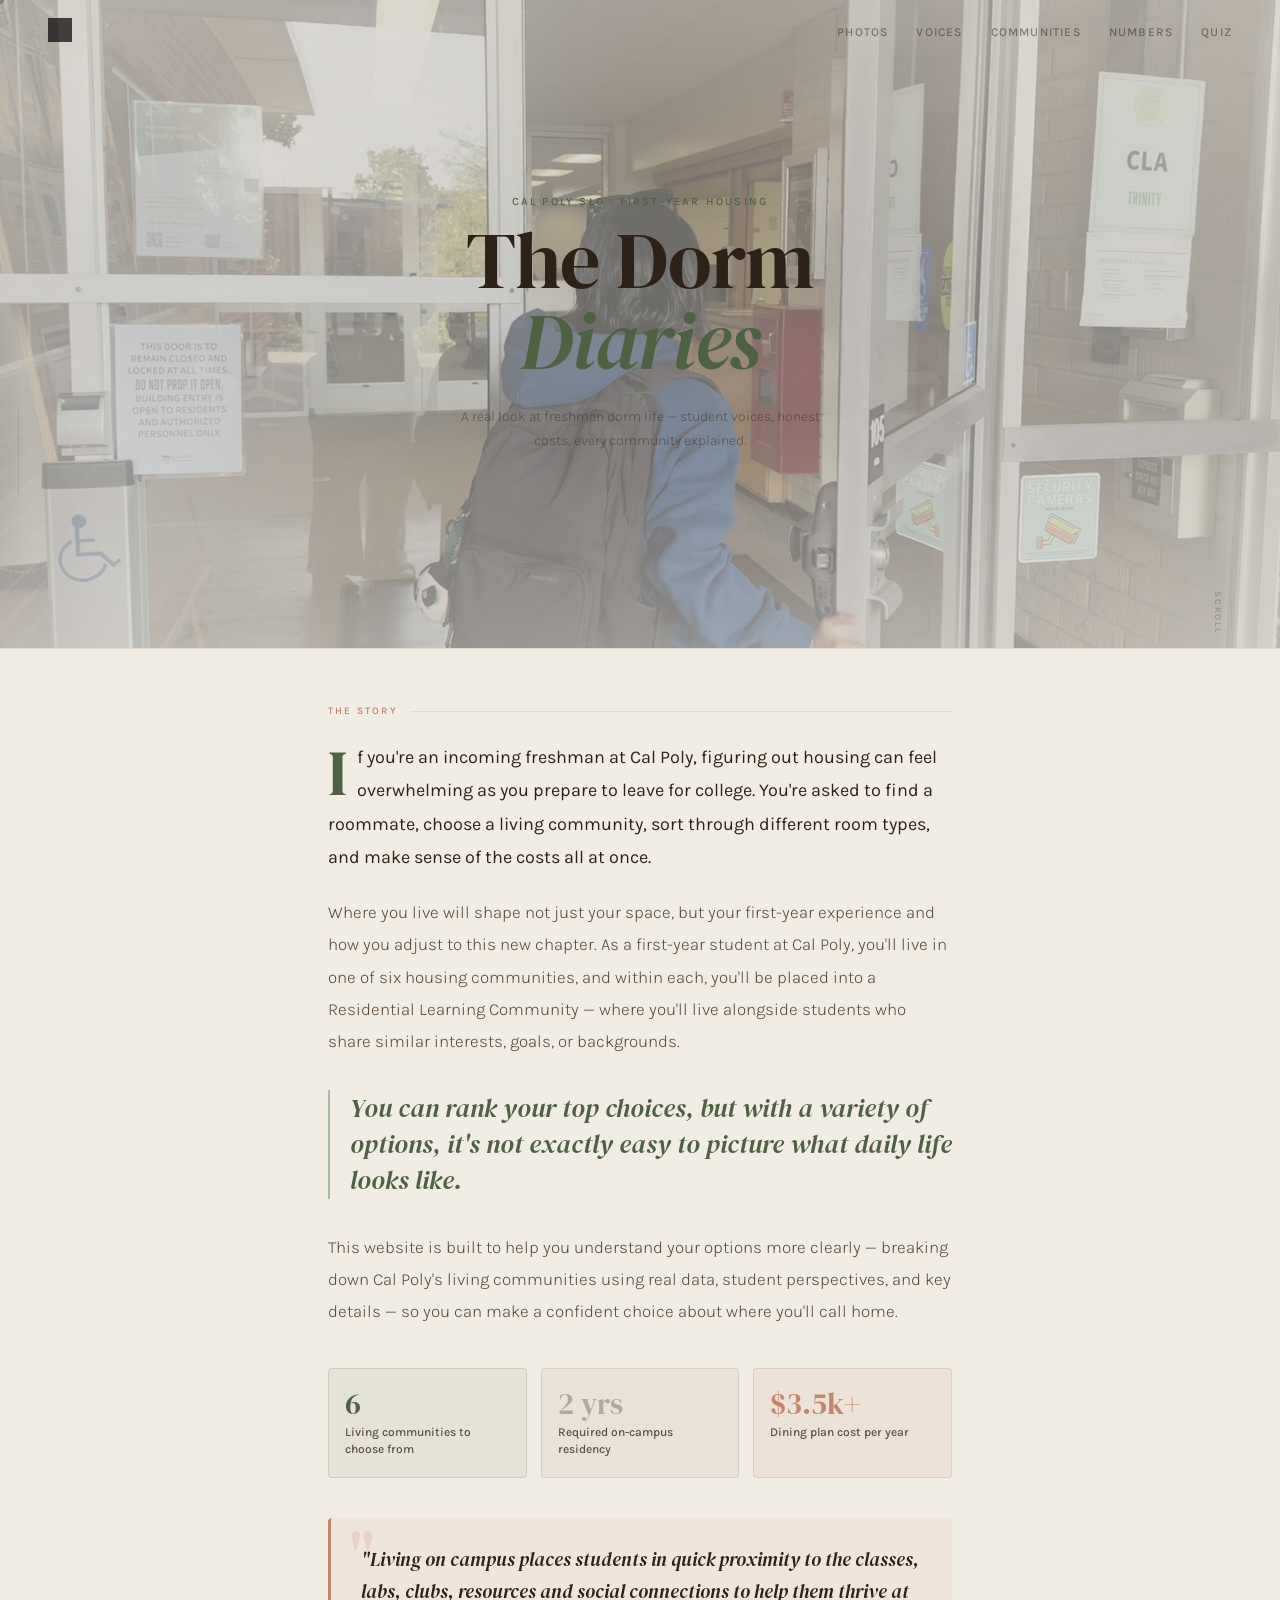
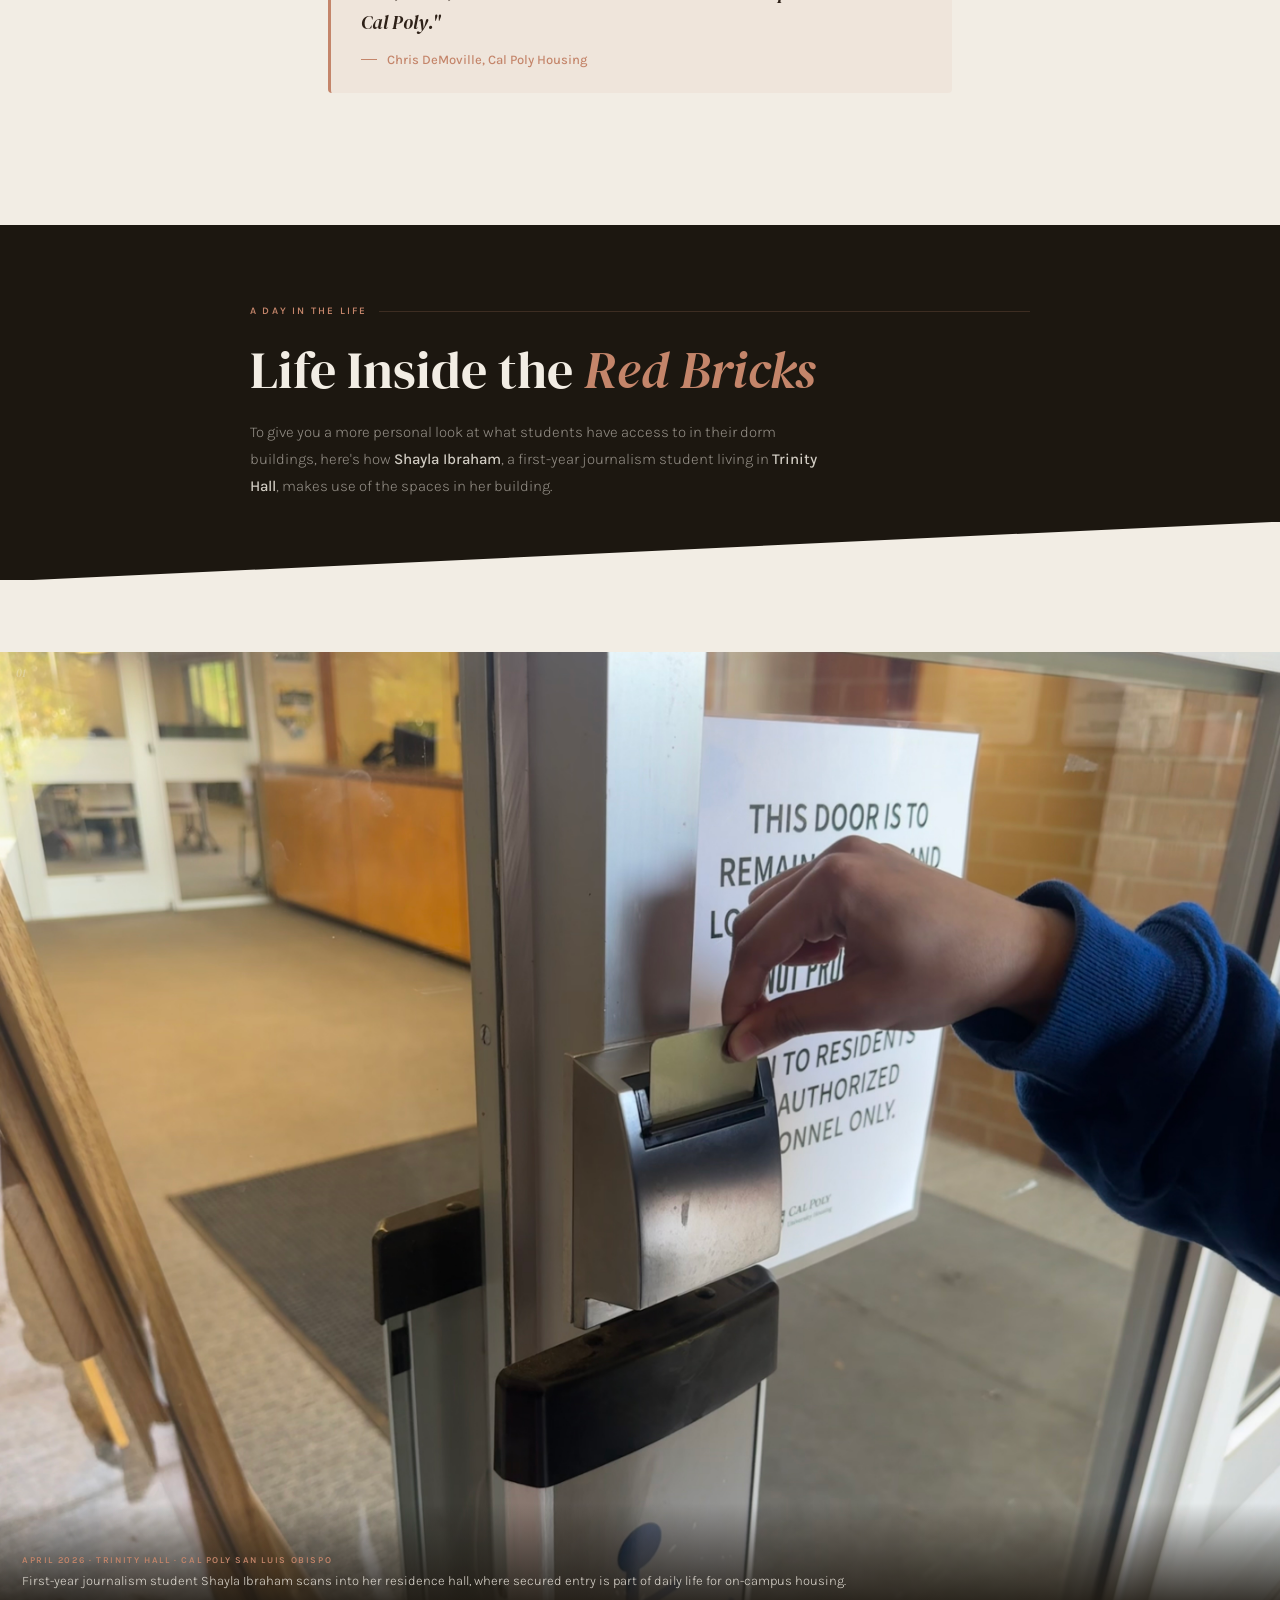
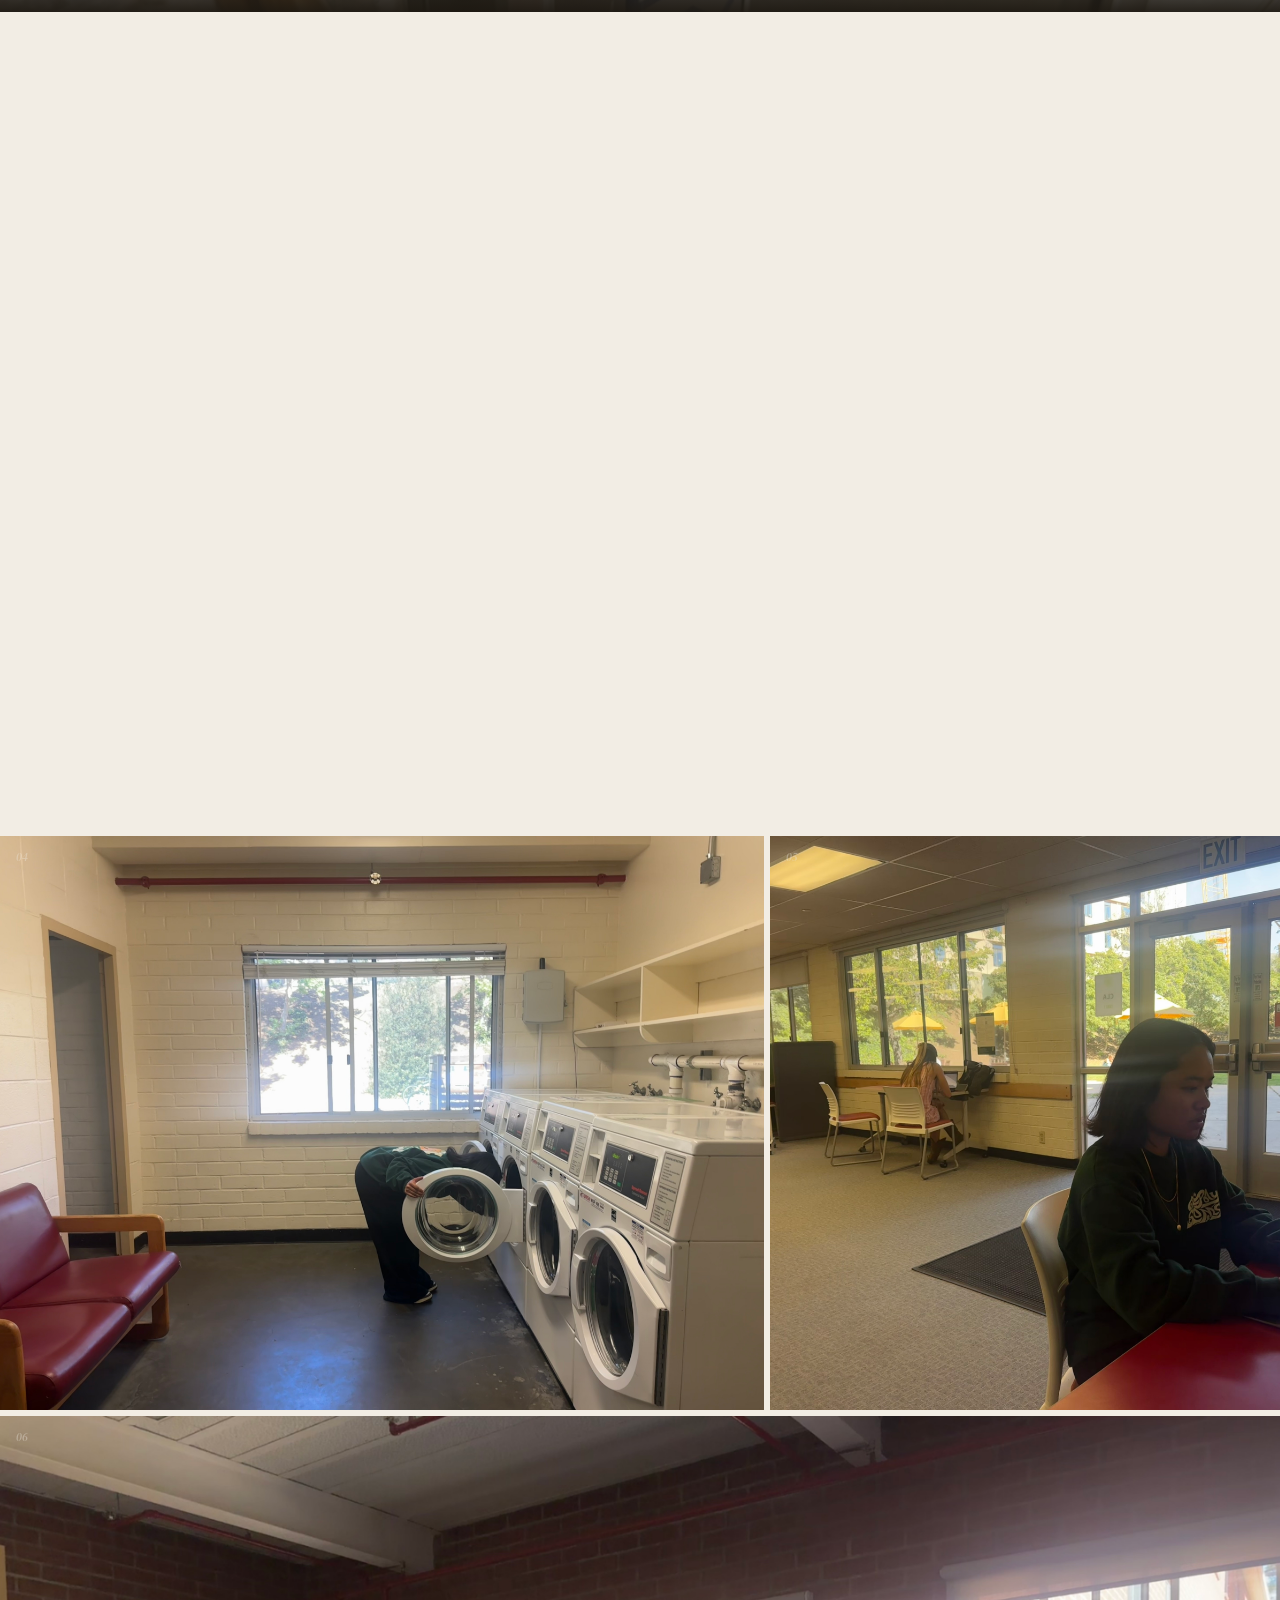
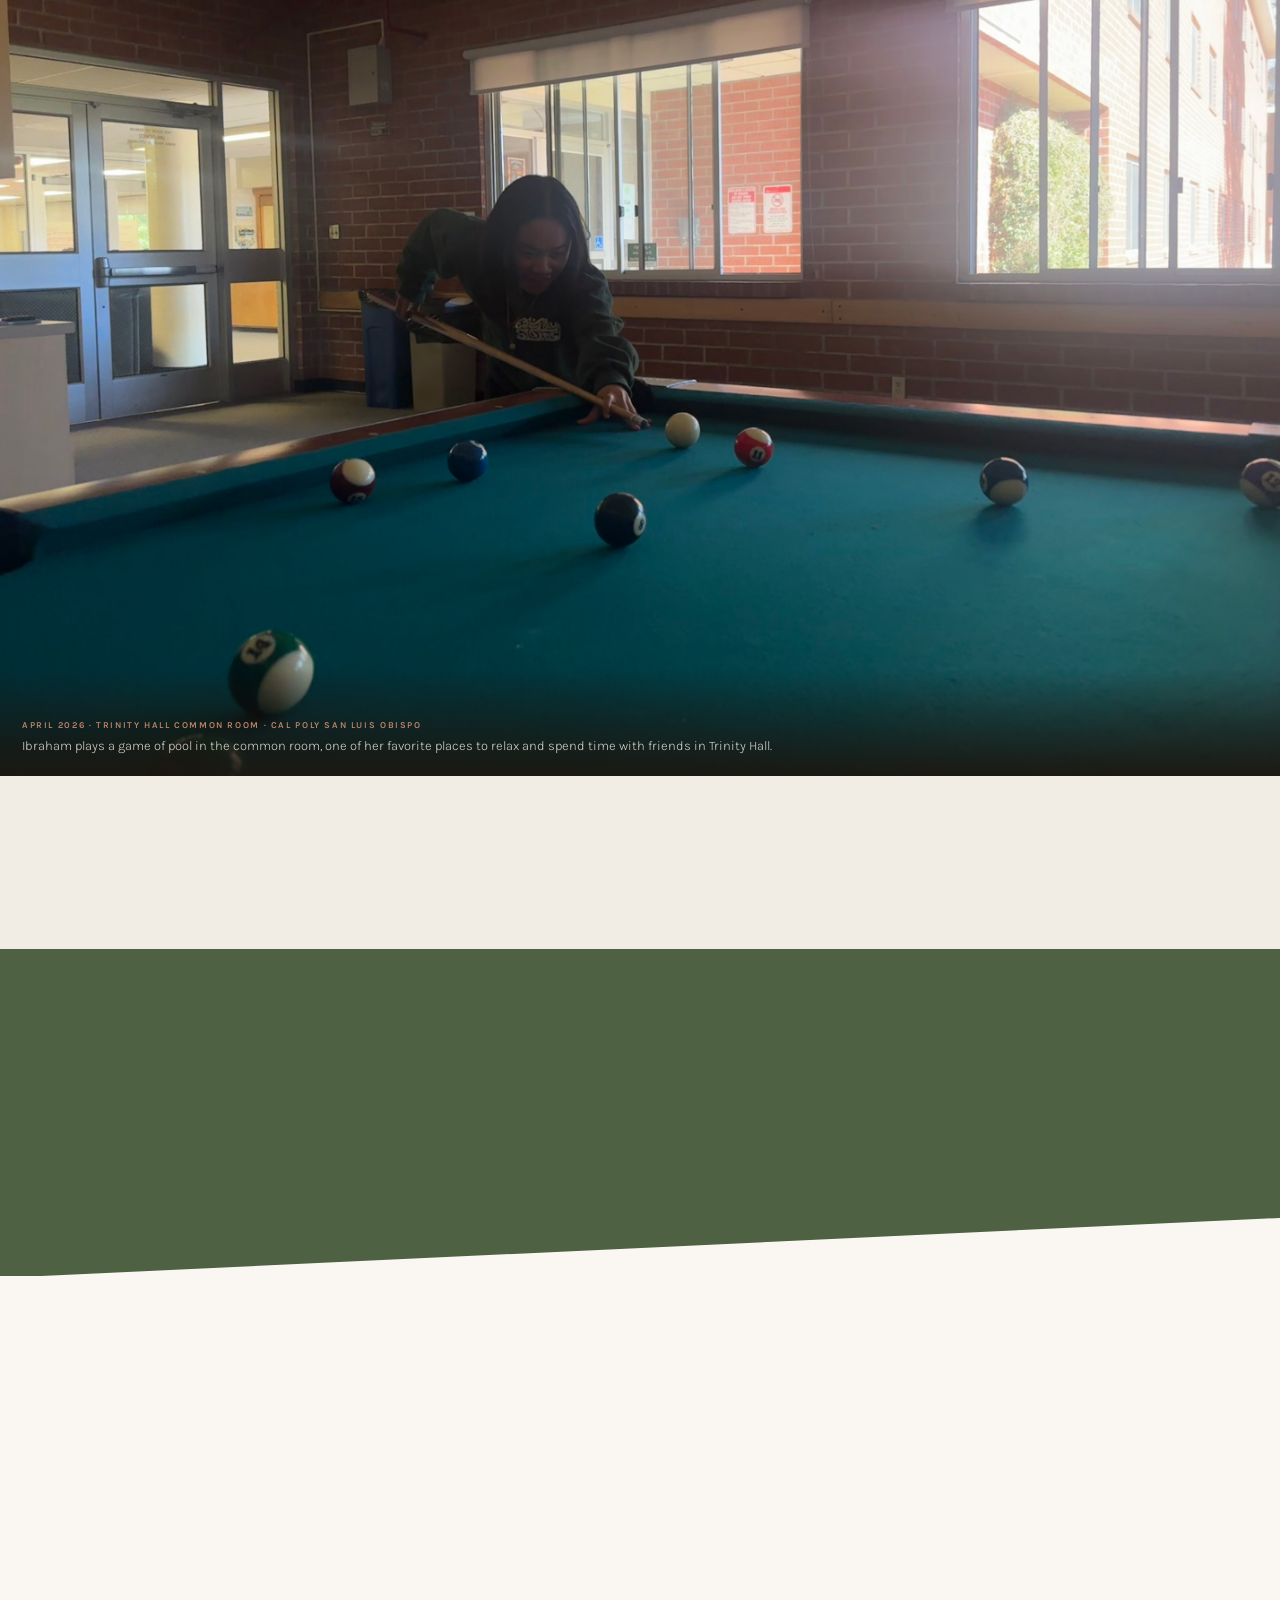
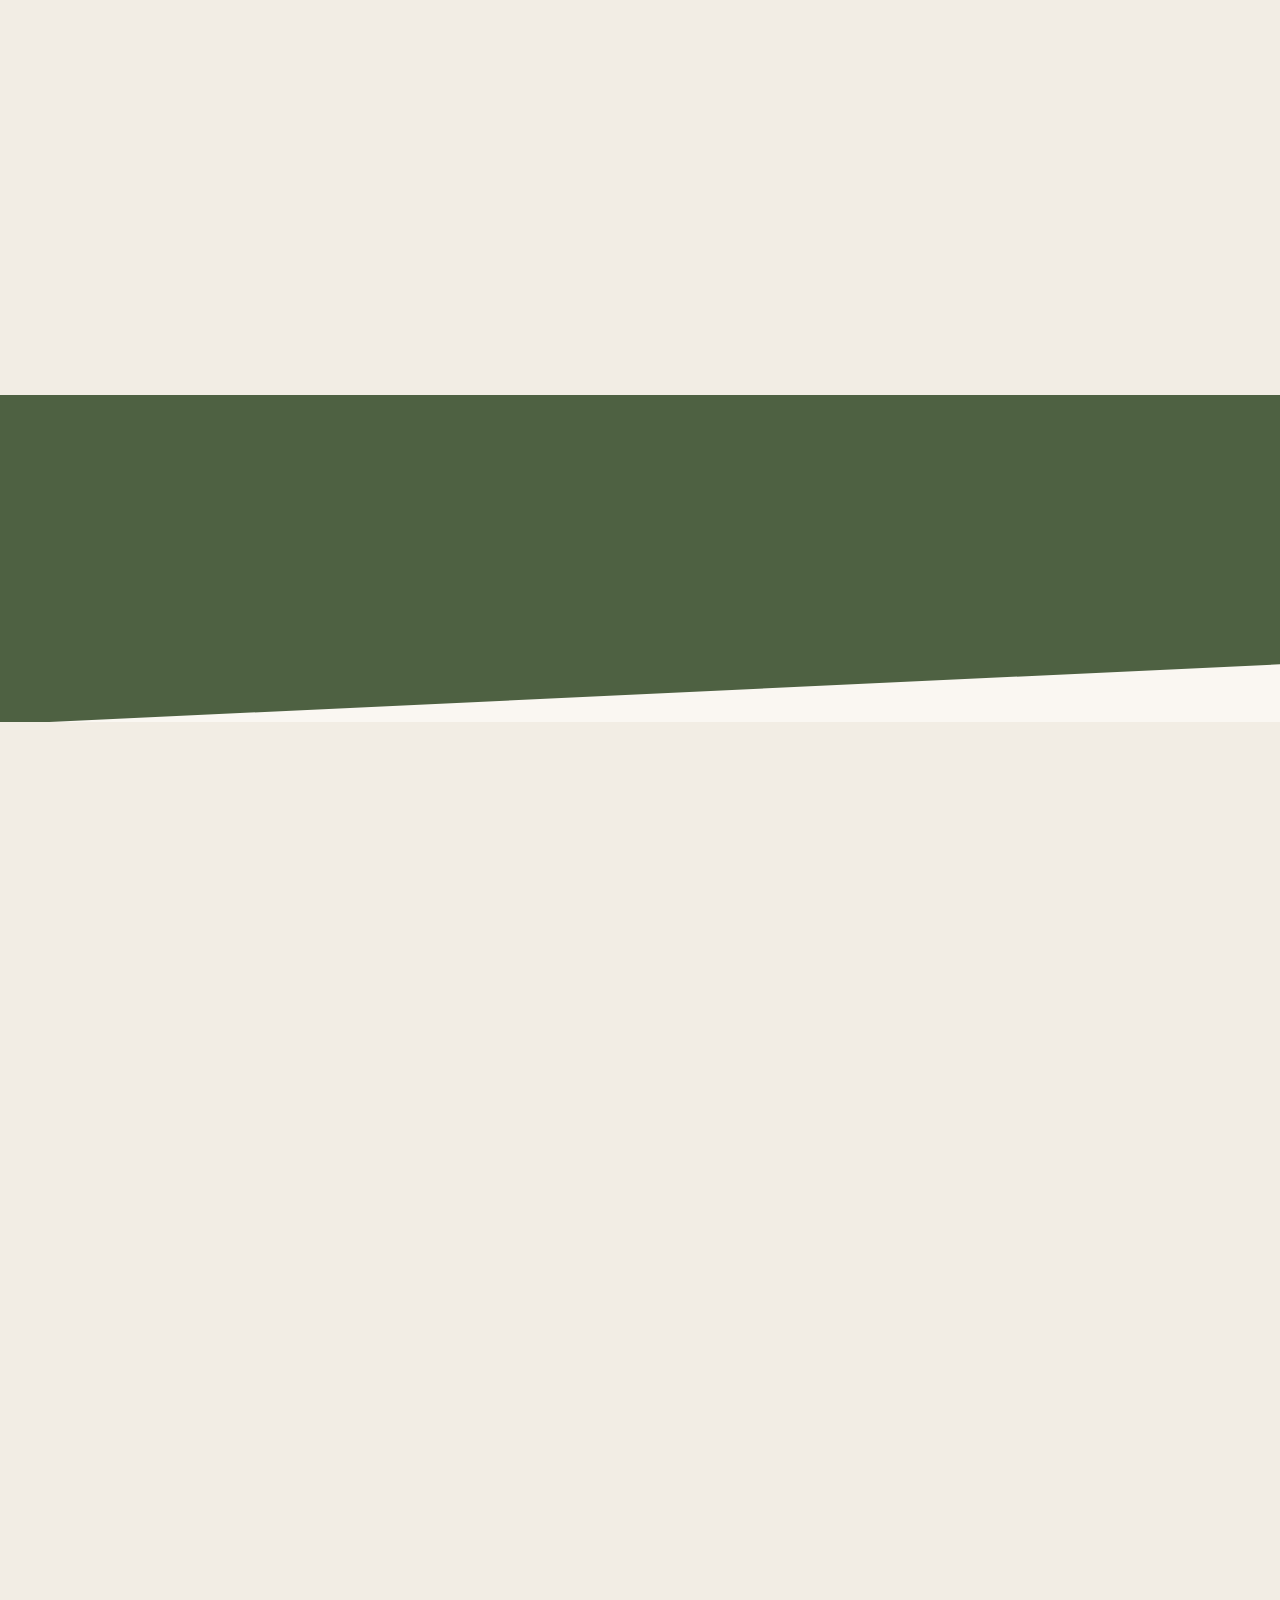
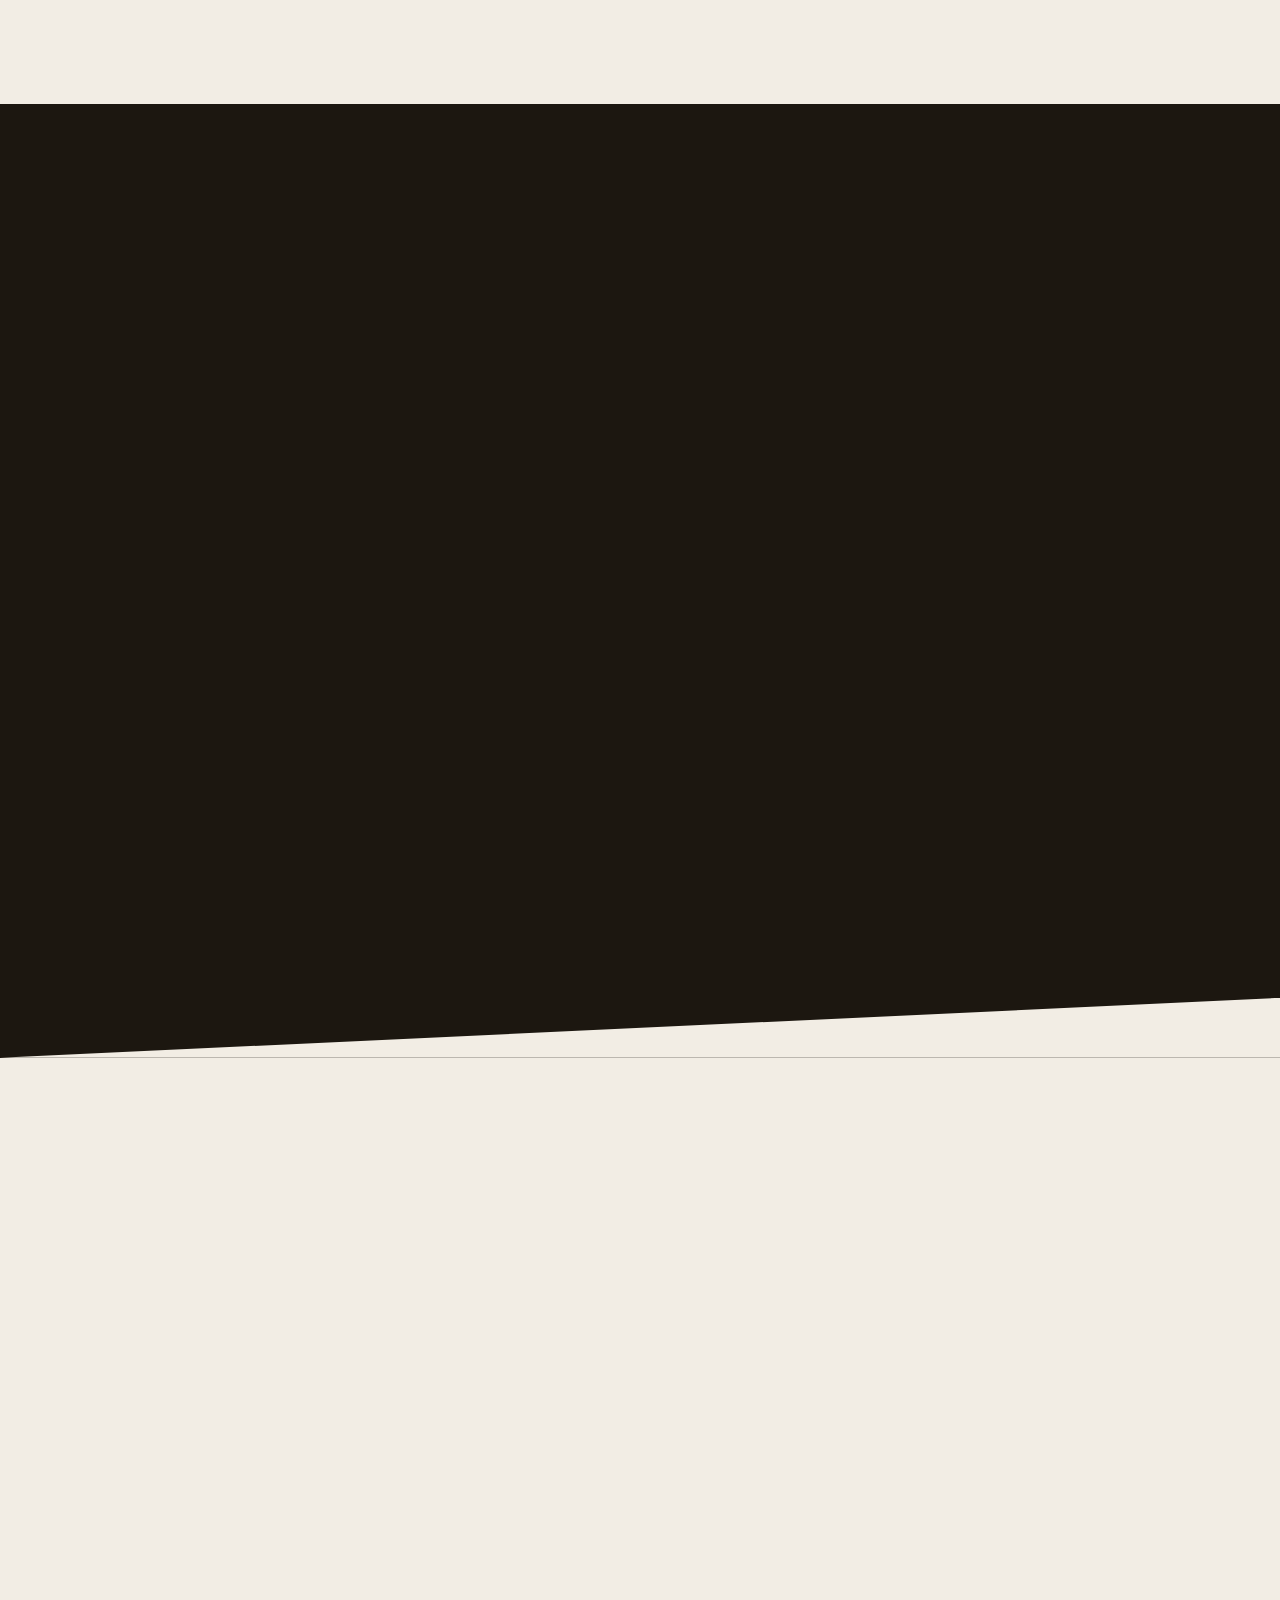
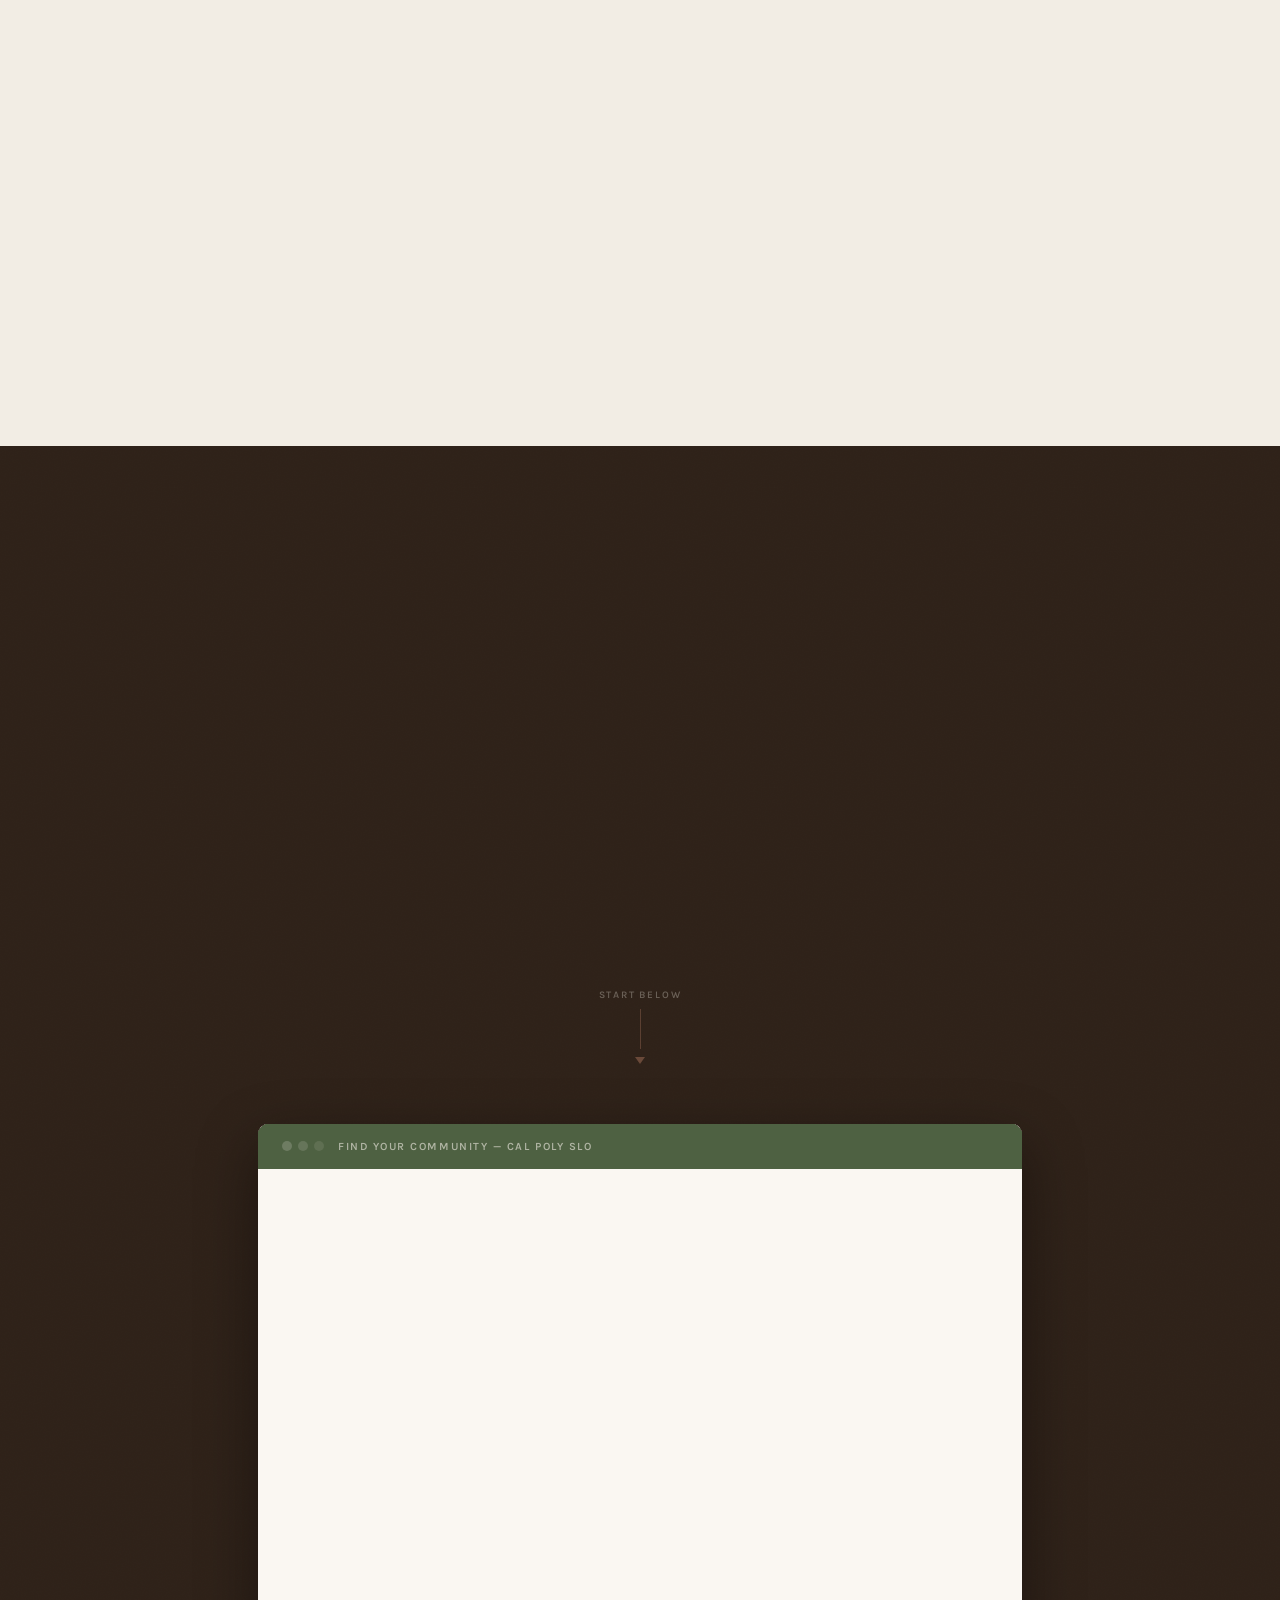
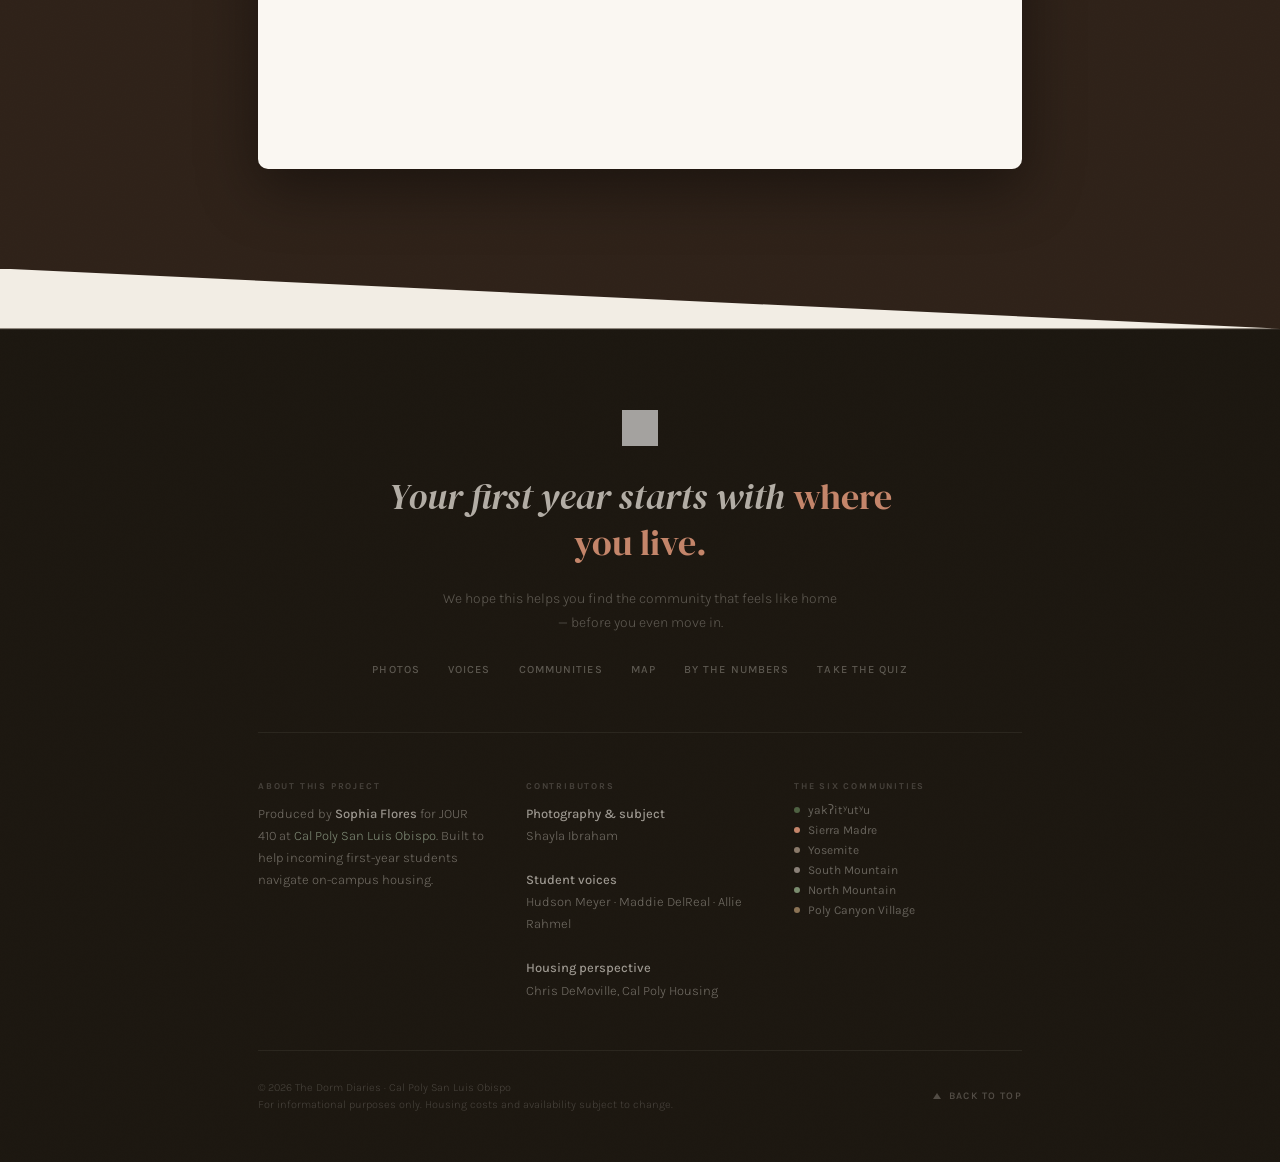
==== commit 1628d000: "Add files via upload" ====
--- a/redesign.html
+++ b/redesign.html
@@ -715,8 +715,7 @@
   <div class="vignette-edge"></div>
   <div class="hero-bar">
     <div class="hero-logo">
-      <img src="newlogo.png" alt="The Dorm Diaries" onerror="this.src='https://sophiaaflores.github.io/j410/newlogo.png';this.onerror=function(){this.style.display='none';this.nextElementSibling.style.display='block';}">
-      <span style="display:none;font-family:'DM Serif Display',serif;font-style:italic;font-size:20px;color:var(--brown);opacity:0.8;letter-spacing:-0.01em;">The Dorm Diaries</span>
+      <img src="https://sophiaaflores.github.io/j410/newlogo.png" alt="The Dorm Diaries">
     </div>
     <nav class="hero-nav">
       <a href="#photos">Photos</a>
@@ -1139,8 +1138,7 @@
   <div class="footer-inner">
     <div class="footer-top reveal">
       <div class="footer-logo">
-        <img src="newlogo.png" alt="The Dorm Diaries" onerror="this.src='https://sophiaaflores.github.io/j410/newlogo.png';this.onerror=function(){this.style.display='none';this.nextElementSibling.style.display='block';}">
-        <span style="display:none;font-family:'DM Serif Display',serif;font-style:italic;font-size:22px;color:rgba(242,237,228,0.6)">The Dorm Diaries</span>
+        <img src="https://sophiaaflores.github.io/j410/newlogo.png" alt="The Dorm Diaries">
       </div>
       <p class="footer-closing">Your first year starts with <em>where you live.</em></p>
       <p class="footer-tagline">We hope this helps you find the community that feels like home — before you even move in.</p>
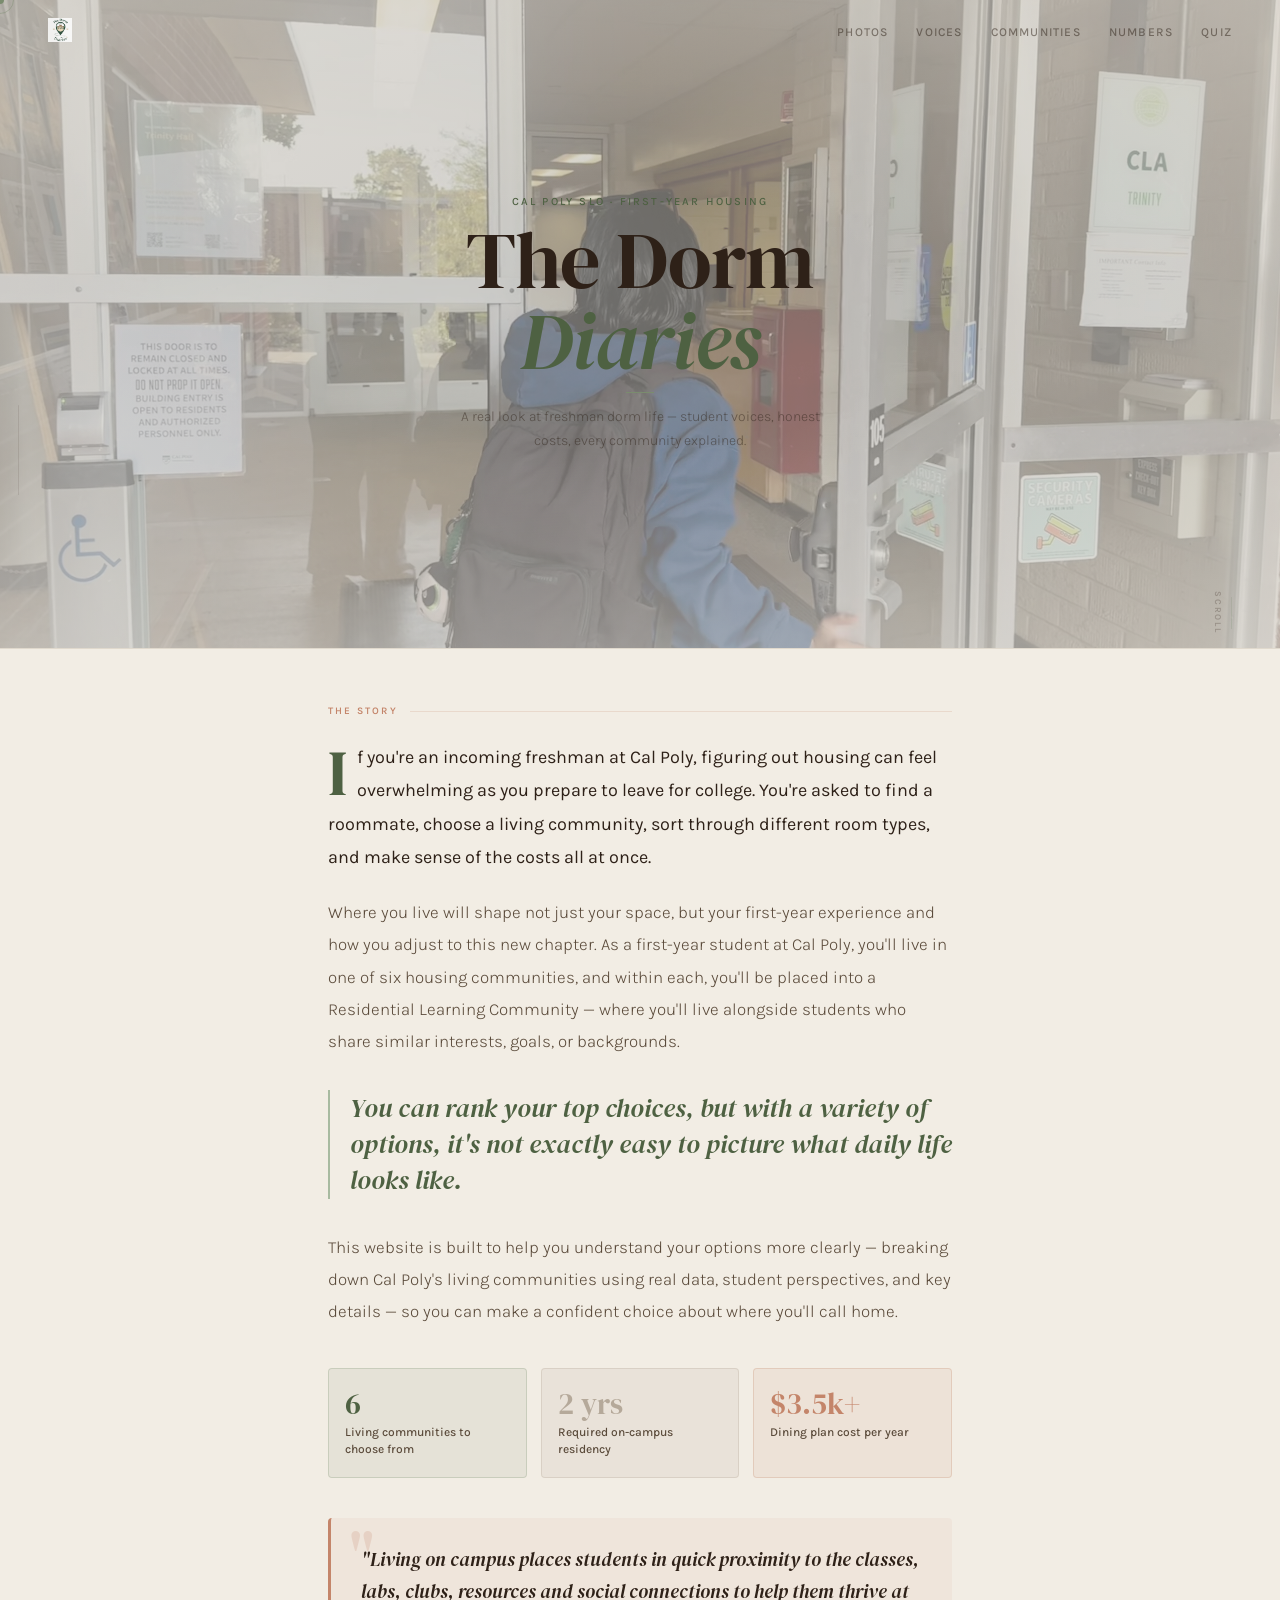
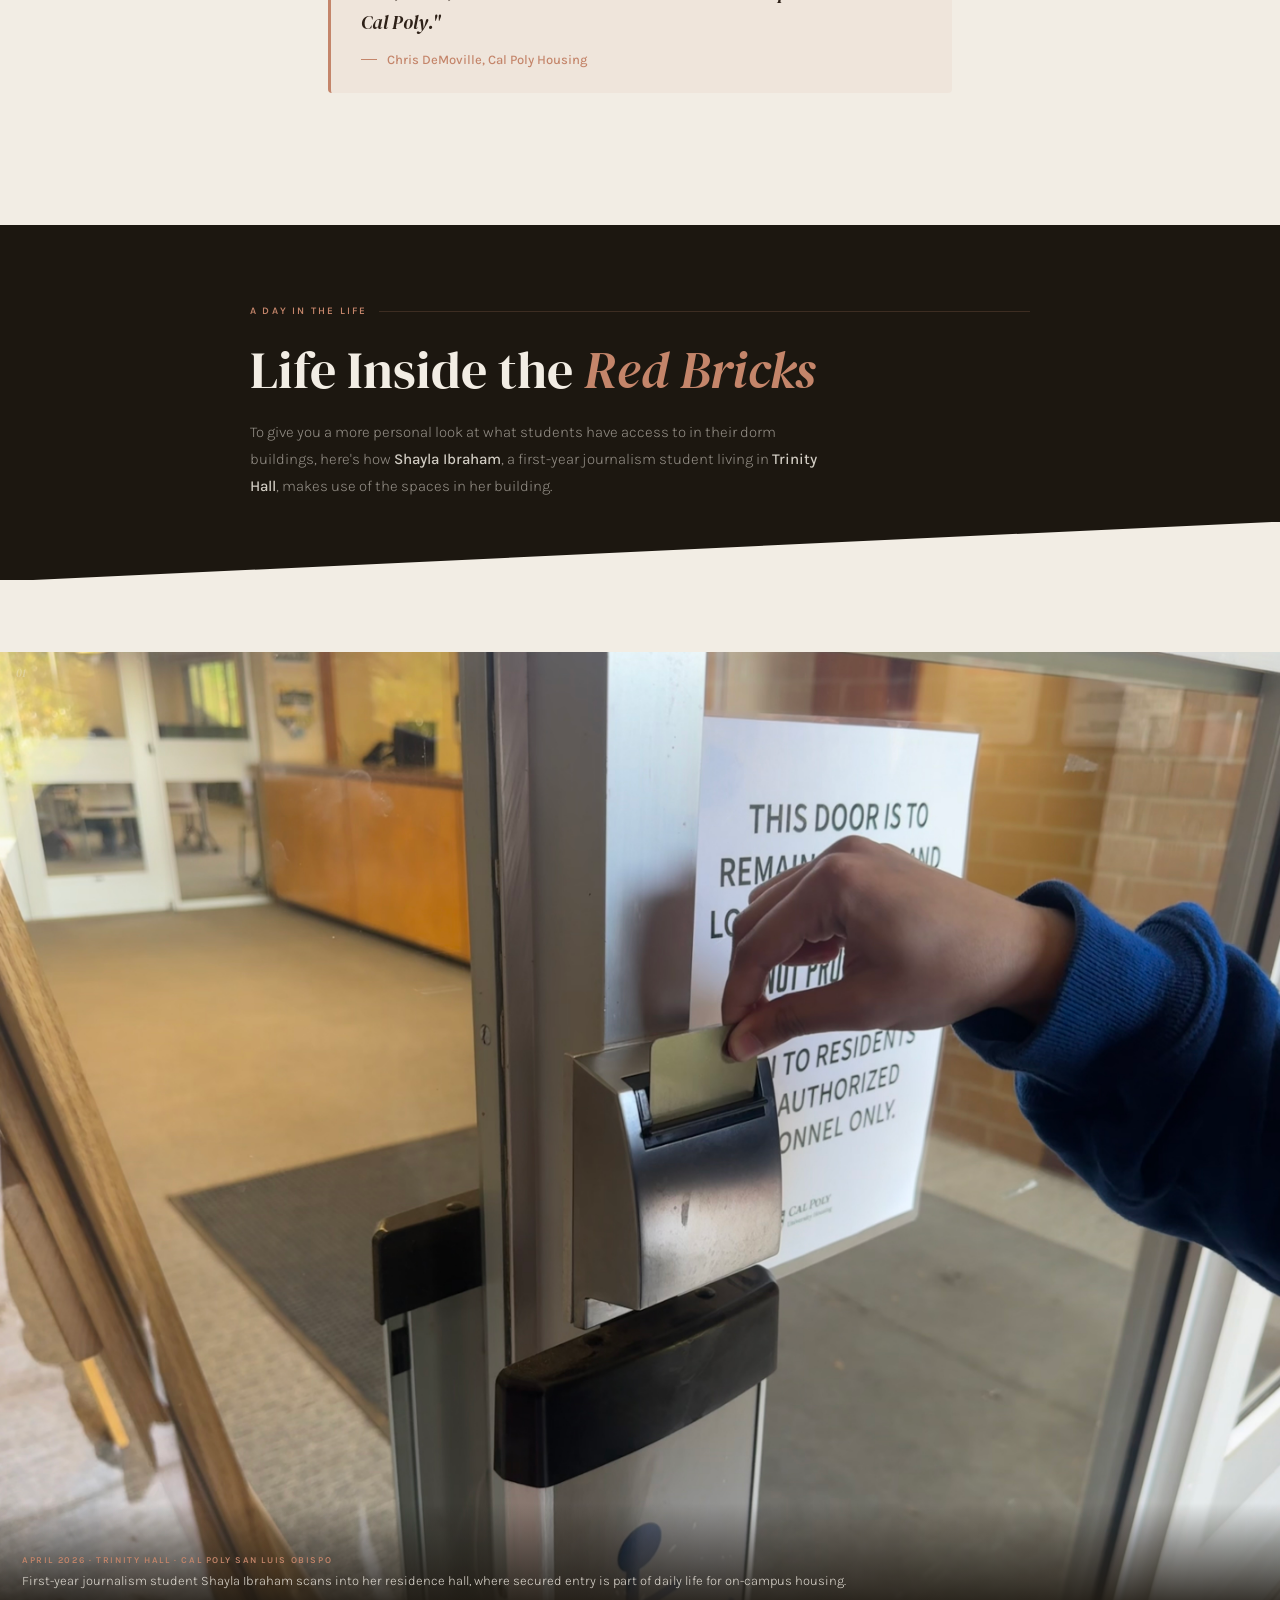
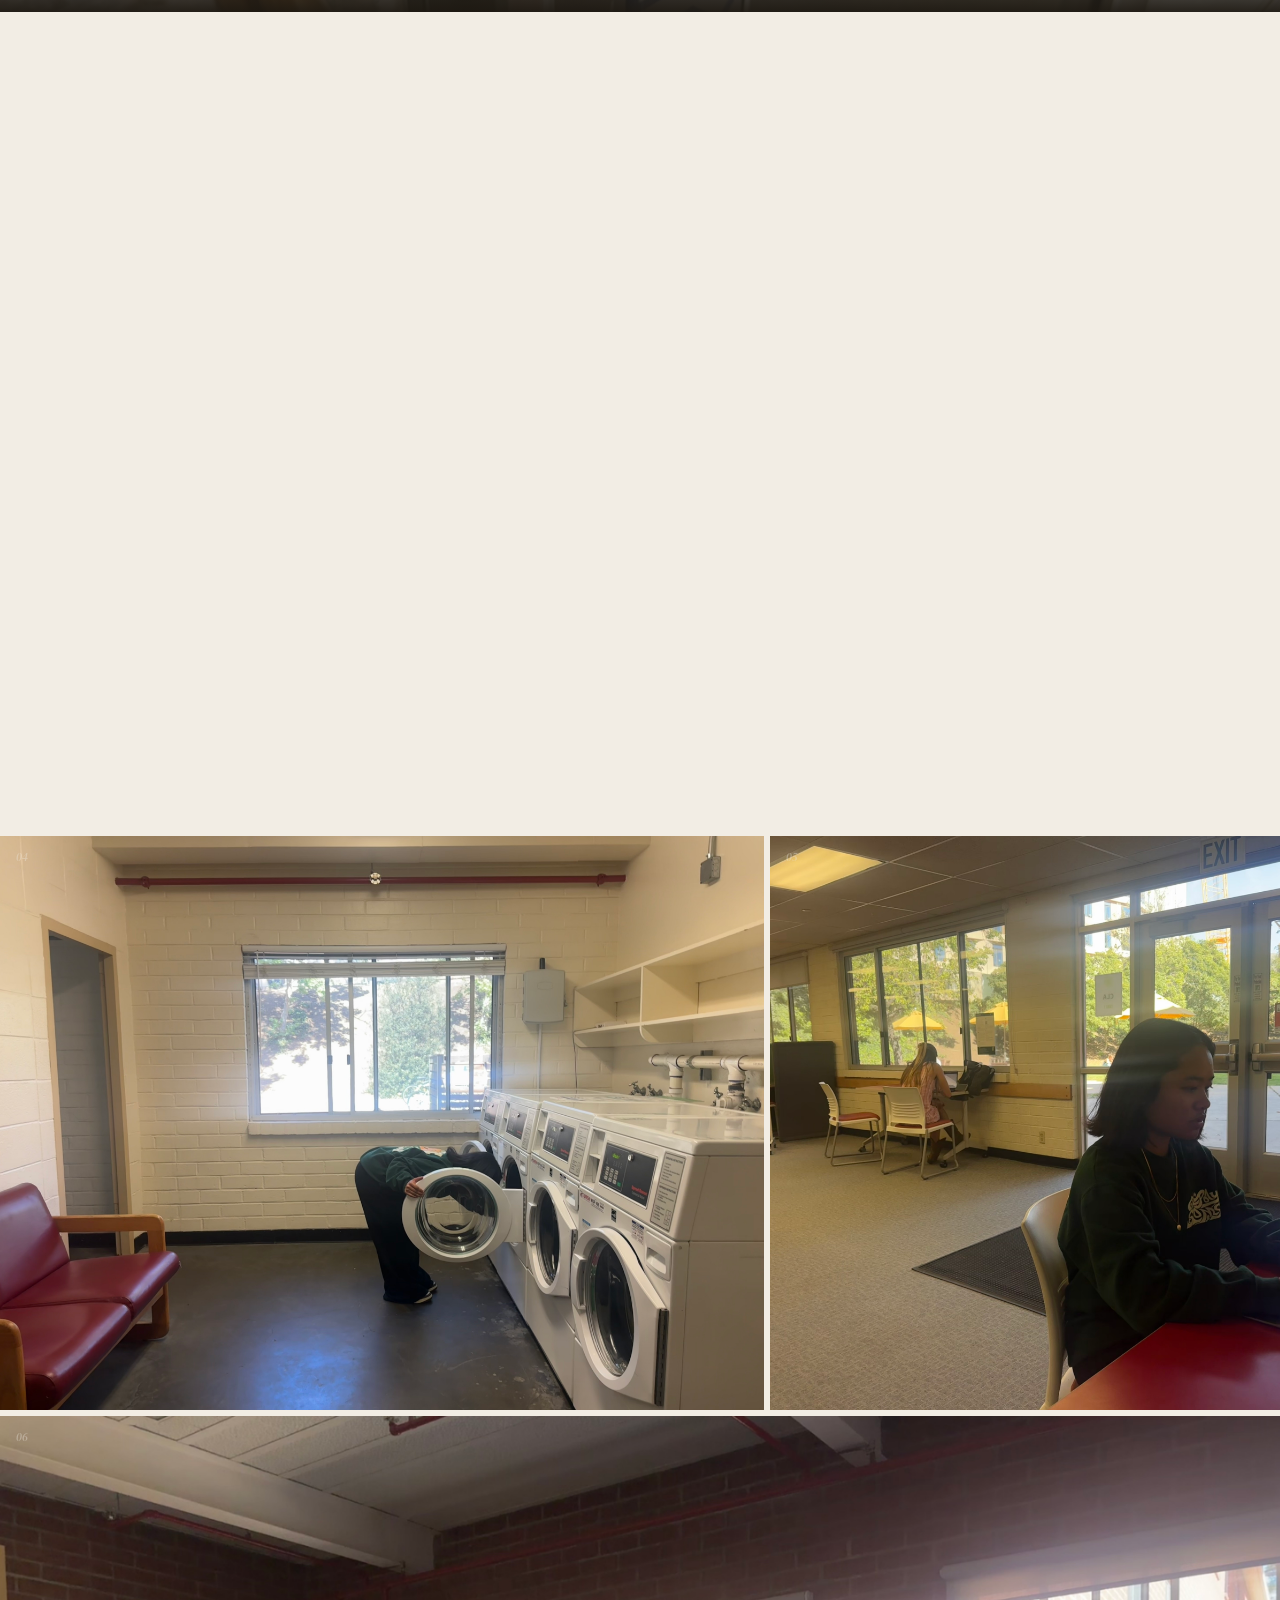
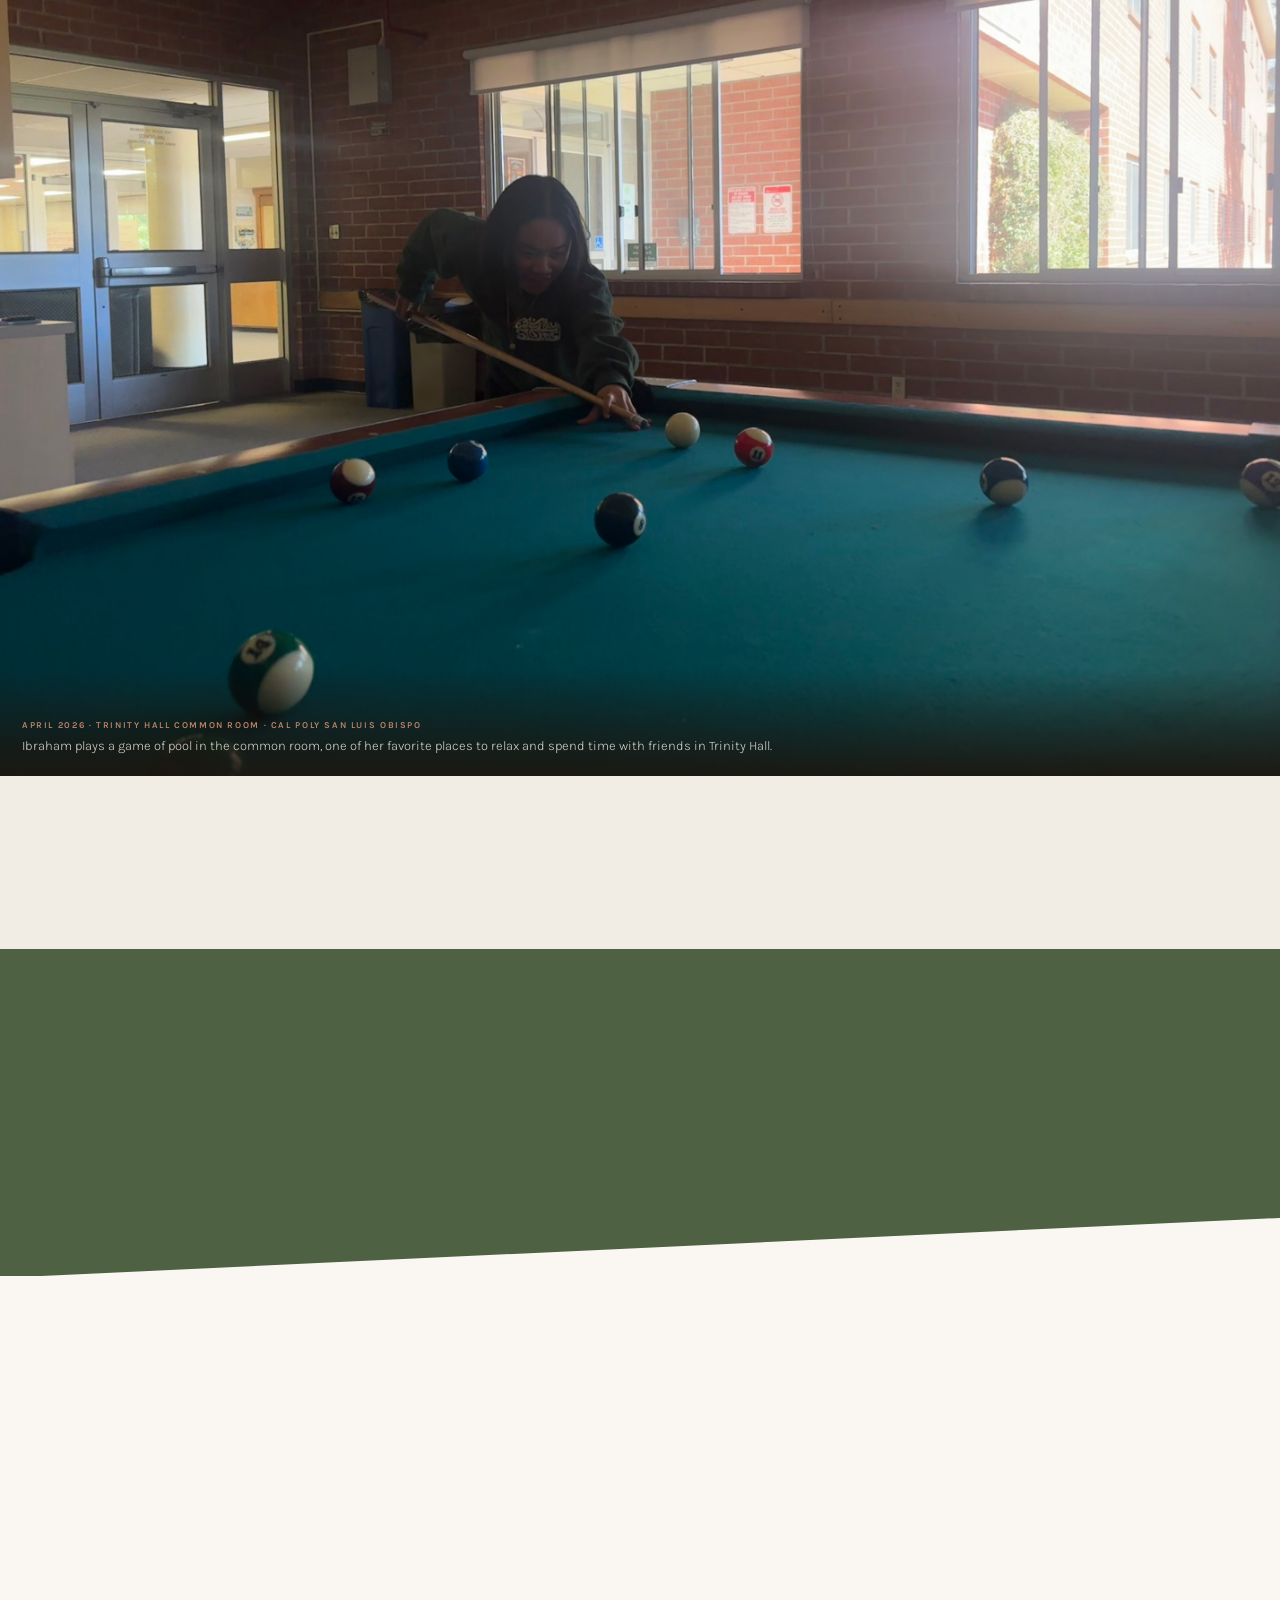
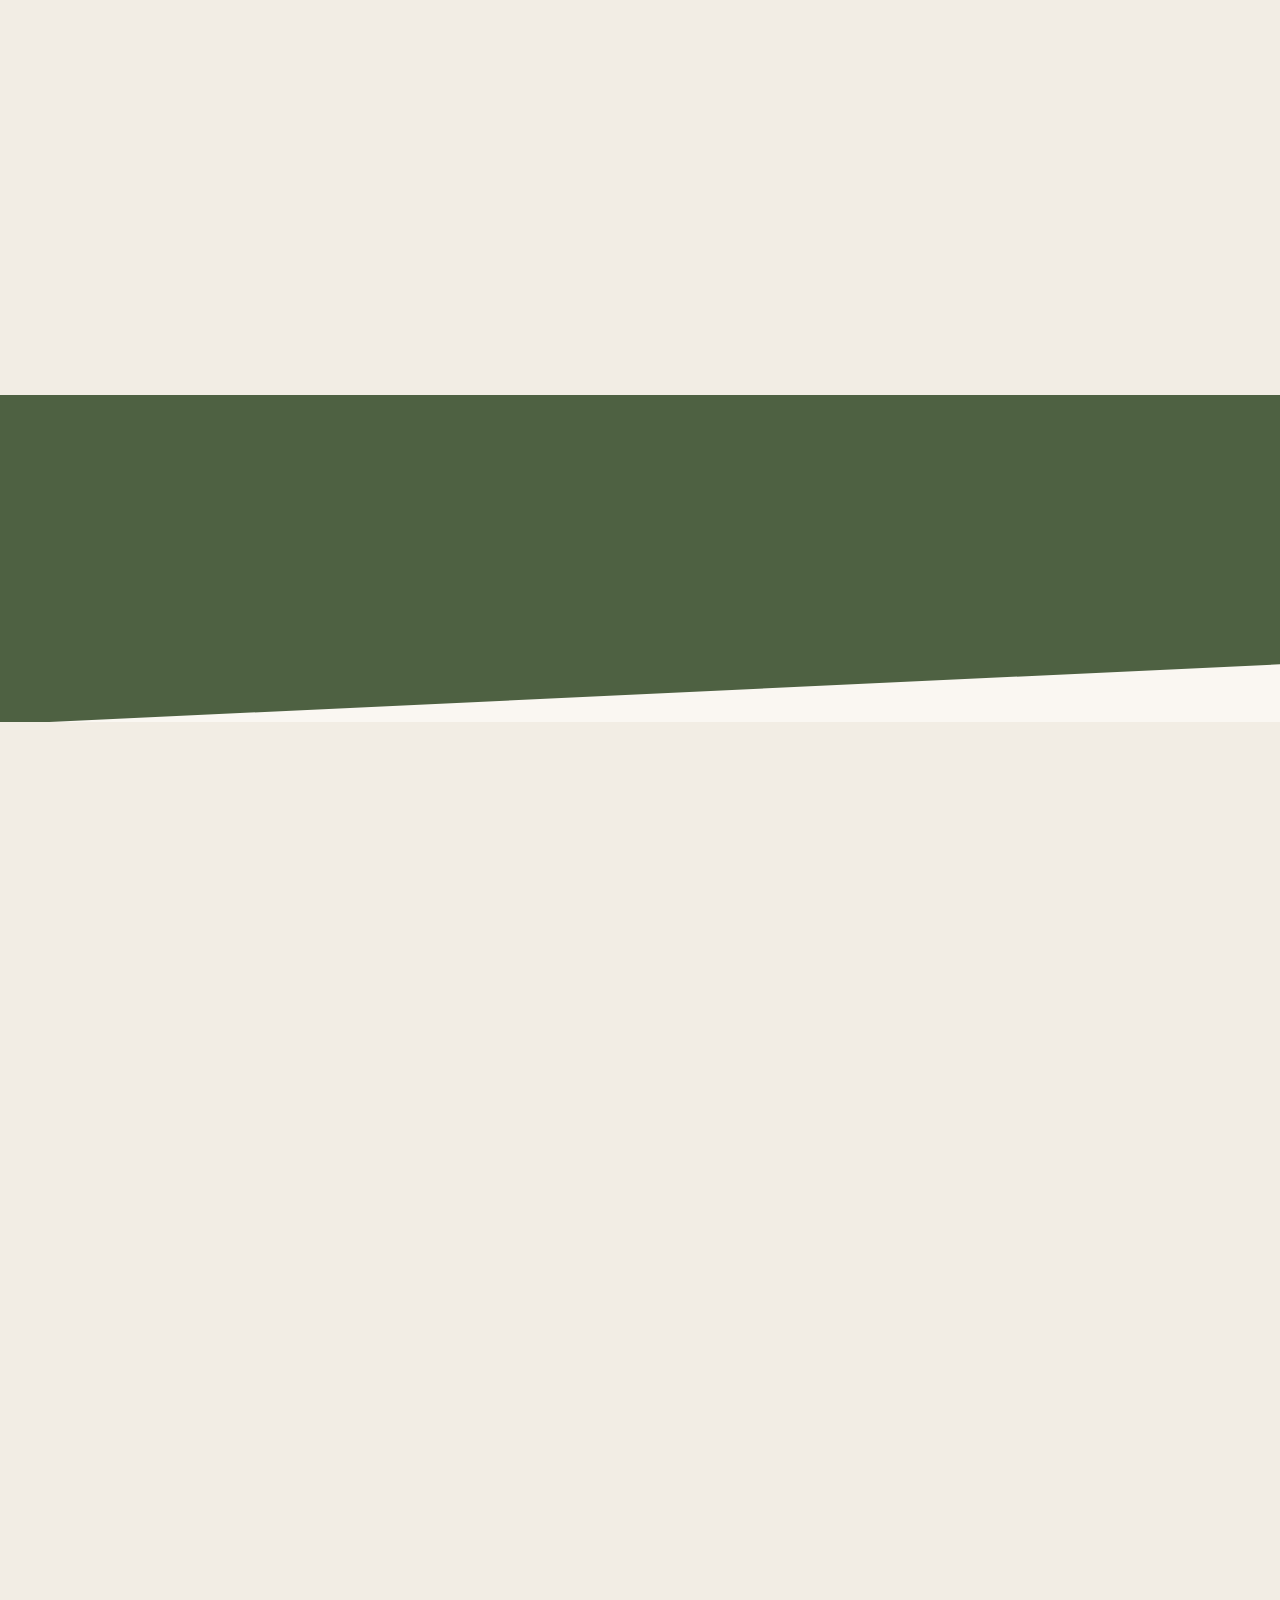
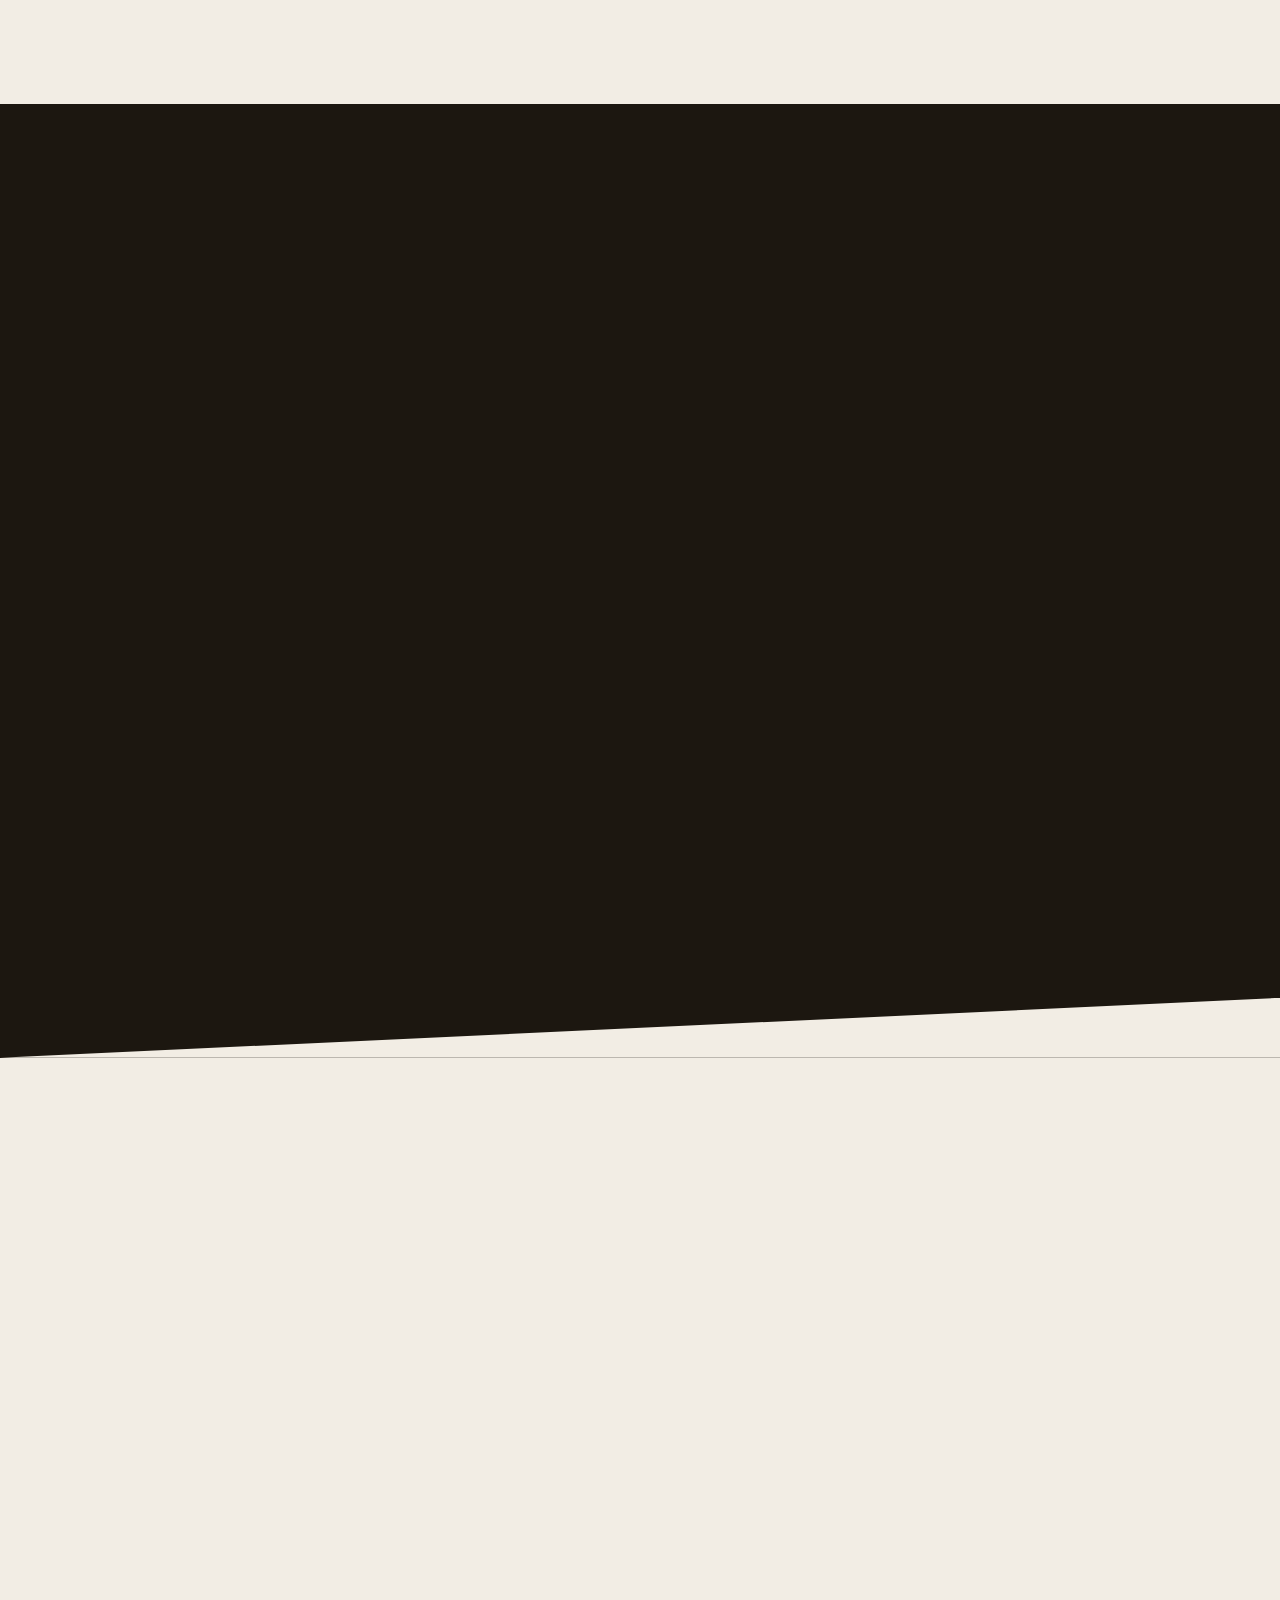
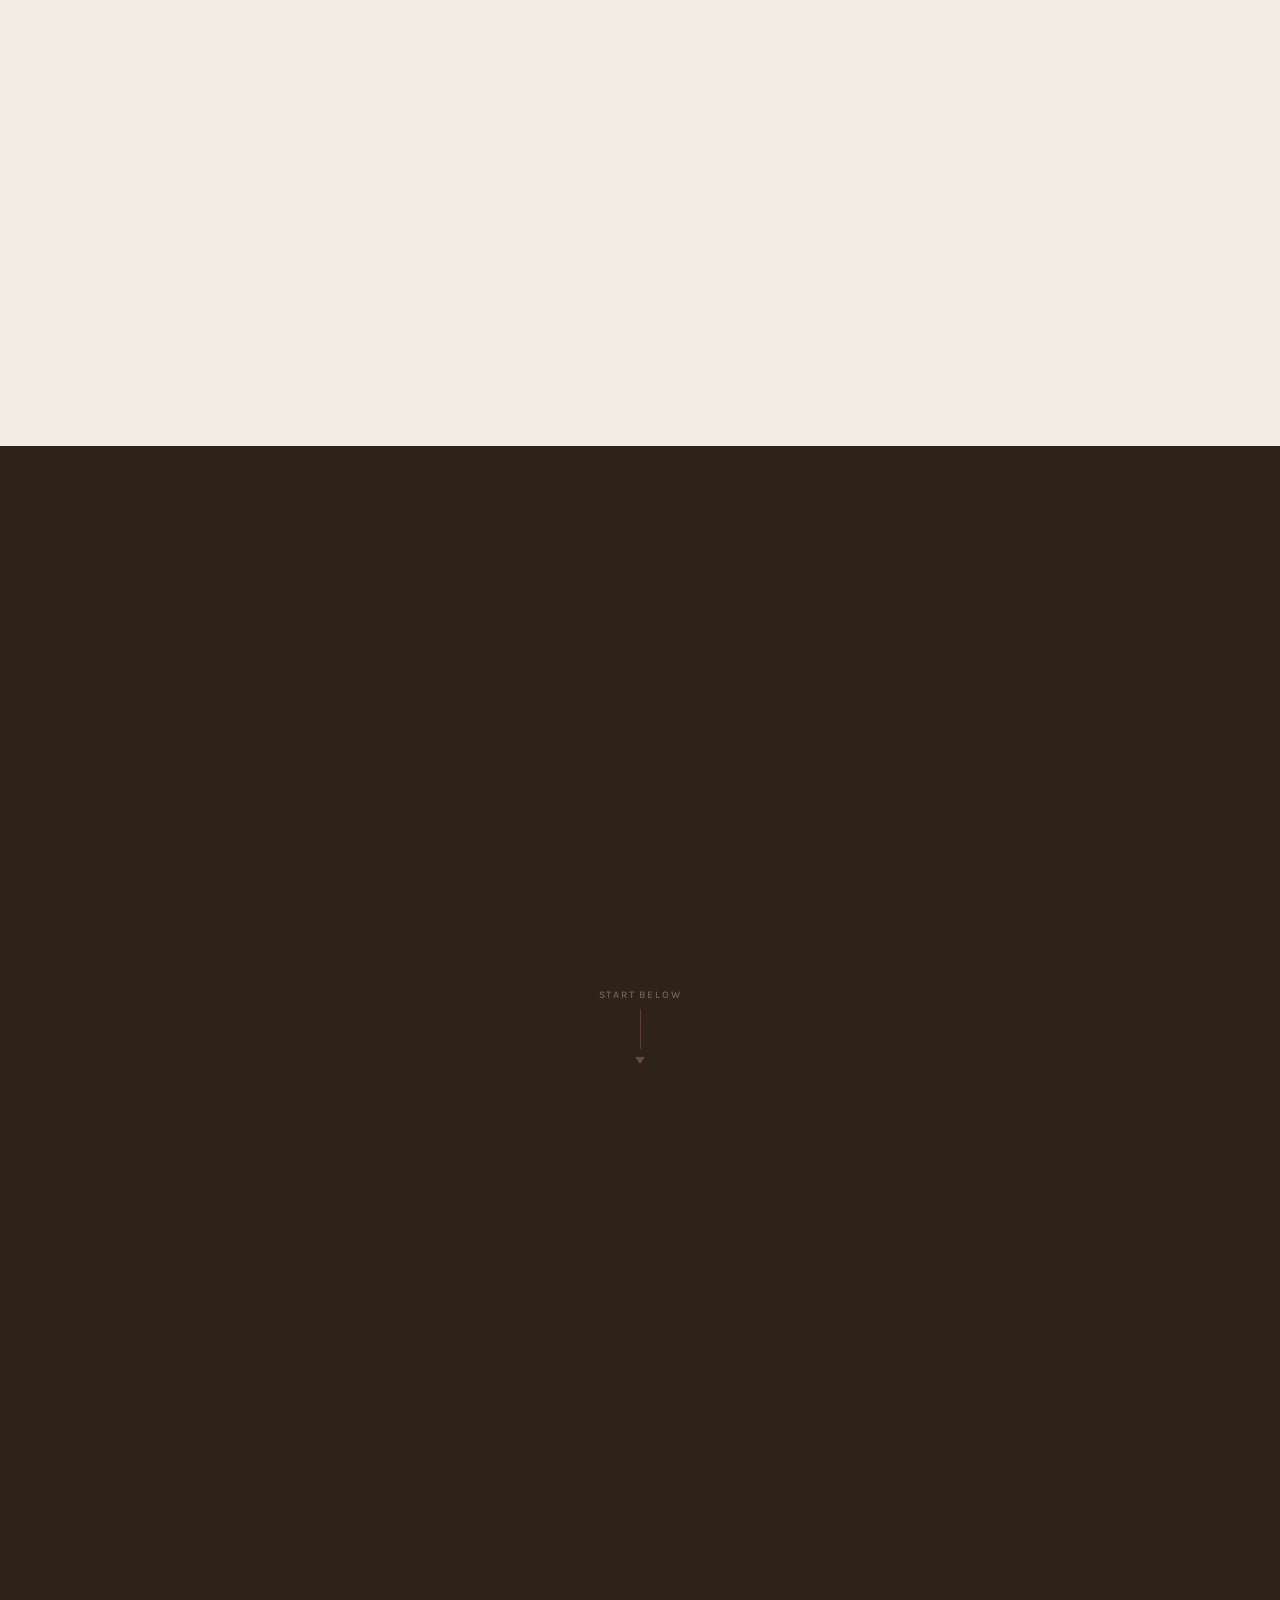
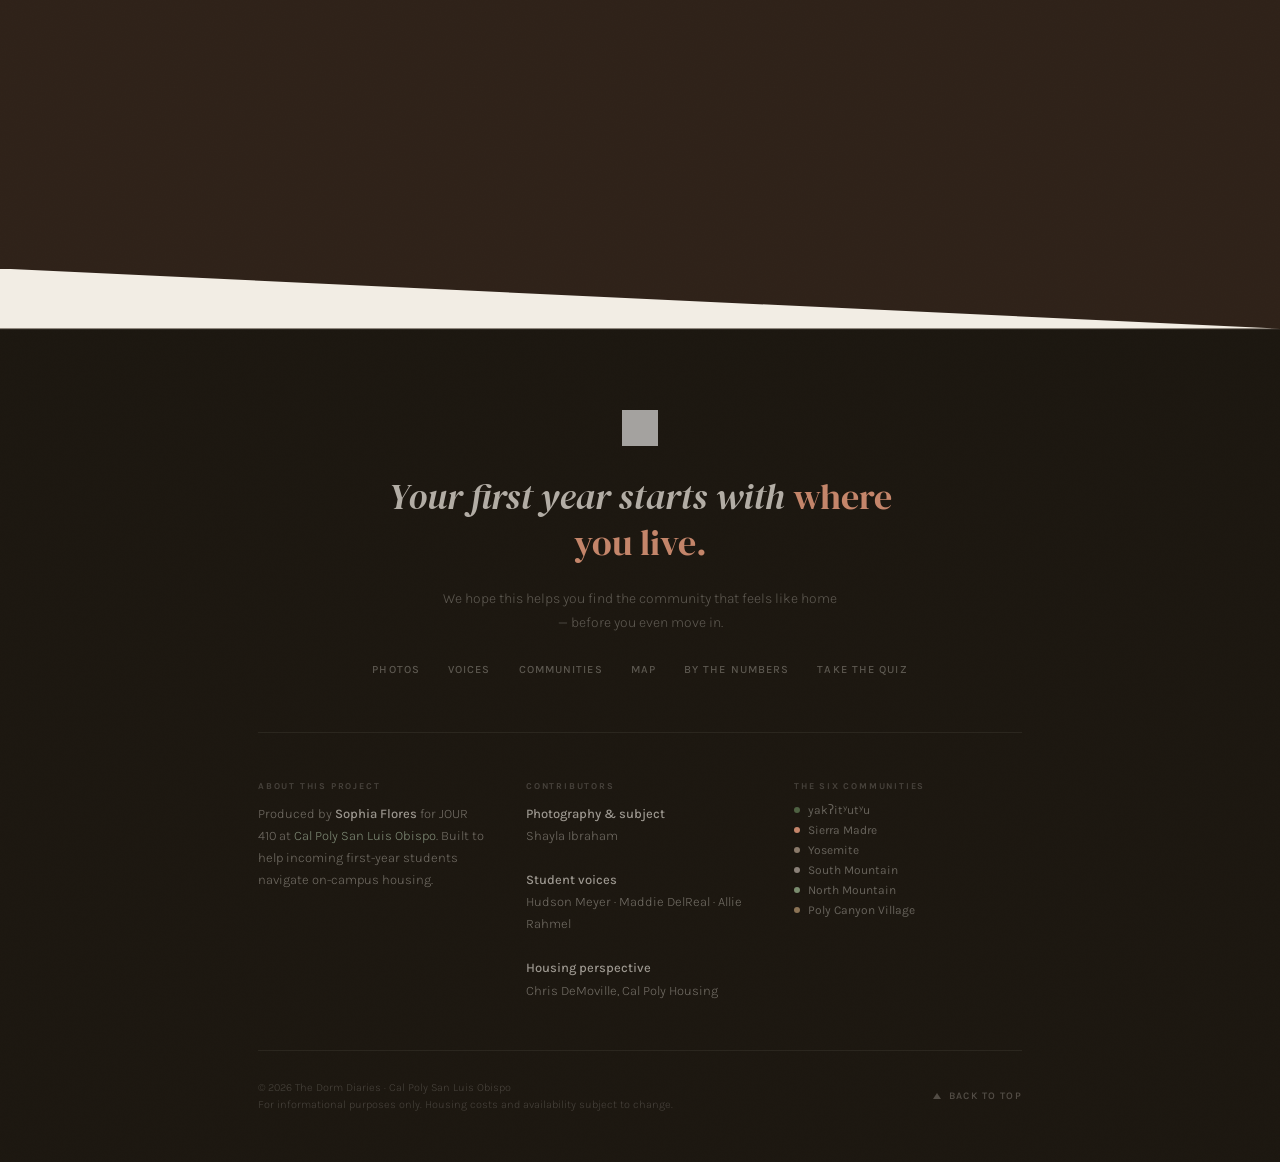
==== commit b695faa9: "Add files via upload" ====
--- a/redesign.html
+++ b/redesign.html
@@ -107,7 +107,7 @@
   display: flex; align-items: center; justify-content: space-between;
   z-index: 10; opacity:0; animation: fadeIn 0.9s ease forwards 0.3s;
 }
-.hero-logo img { height:24px; filter:brightness(0); opacity:0.7; }
+.hero-logo img { height:24px; opacity:0.85; }
 .hero-nav { display:flex; gap:28px; }
 .hero-nav a {
   font-family:'Karla',sans-serif; font-size:12px; font-weight:500;
